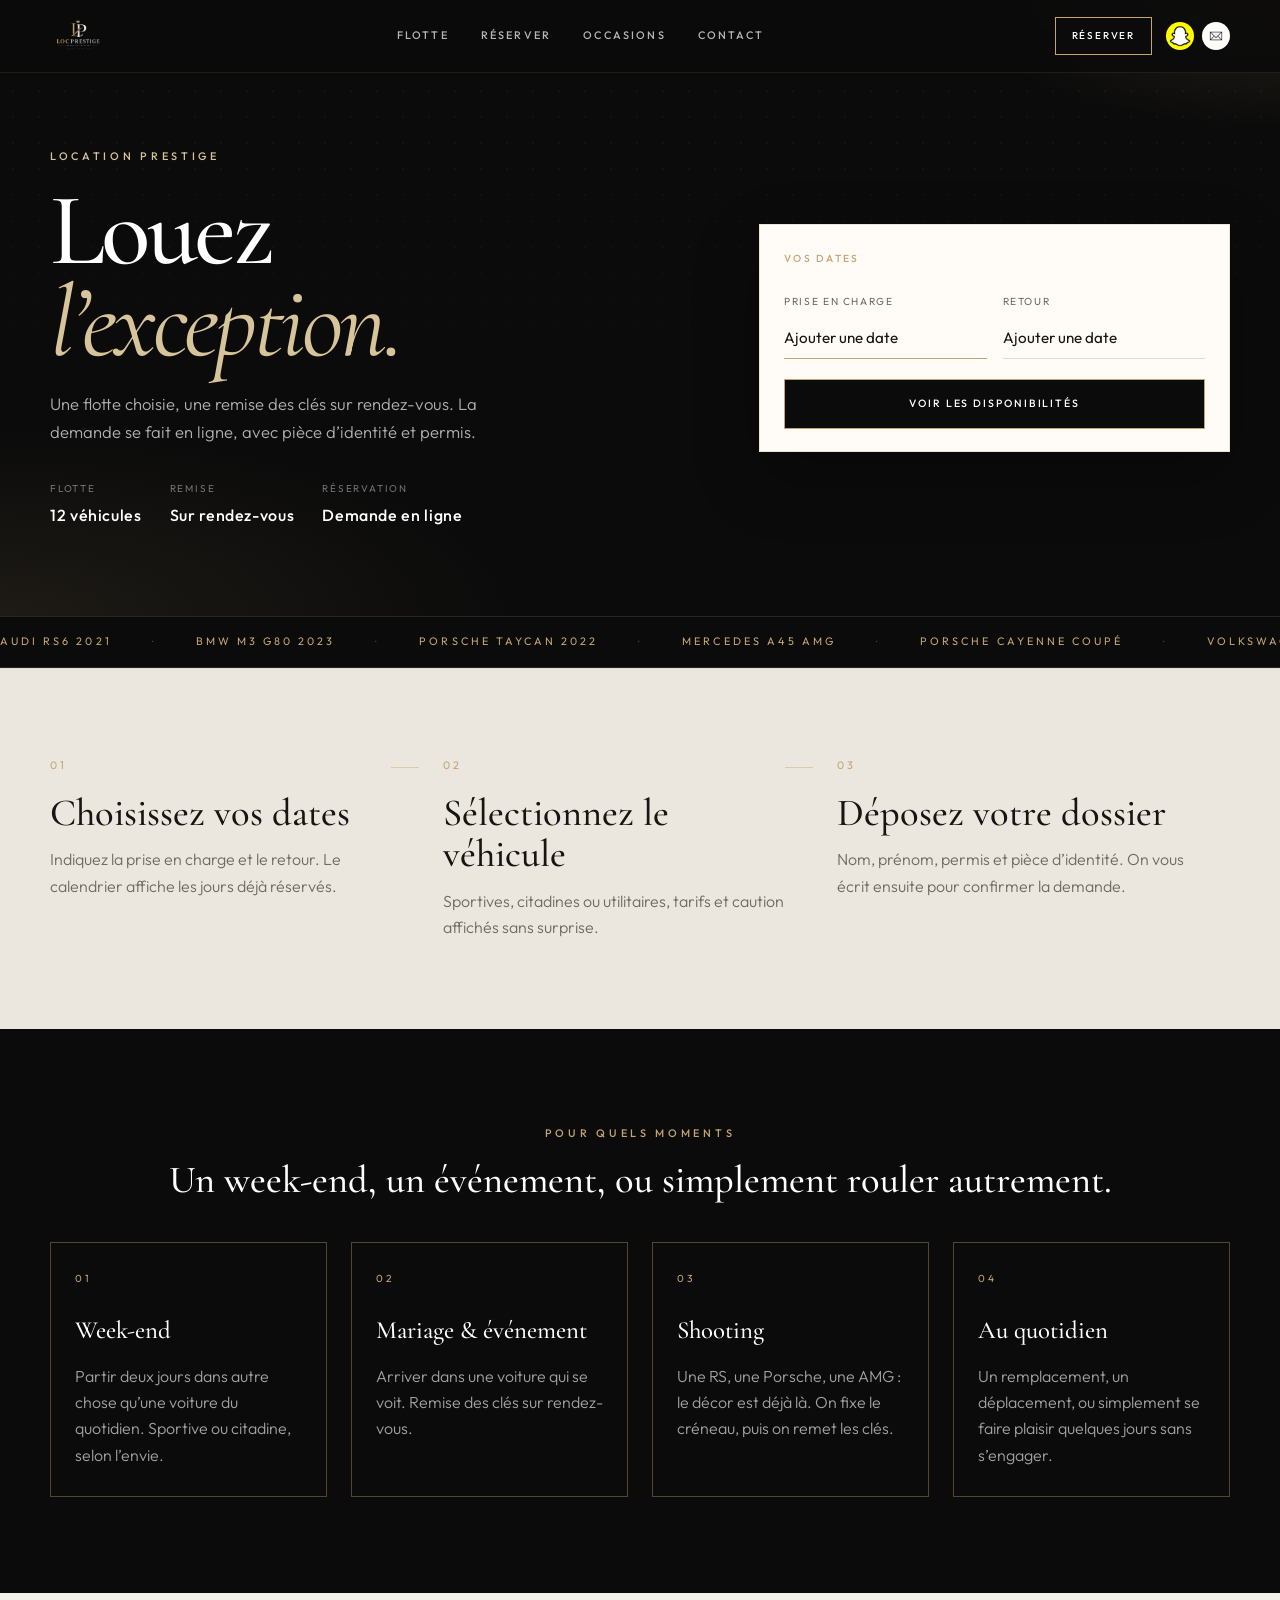
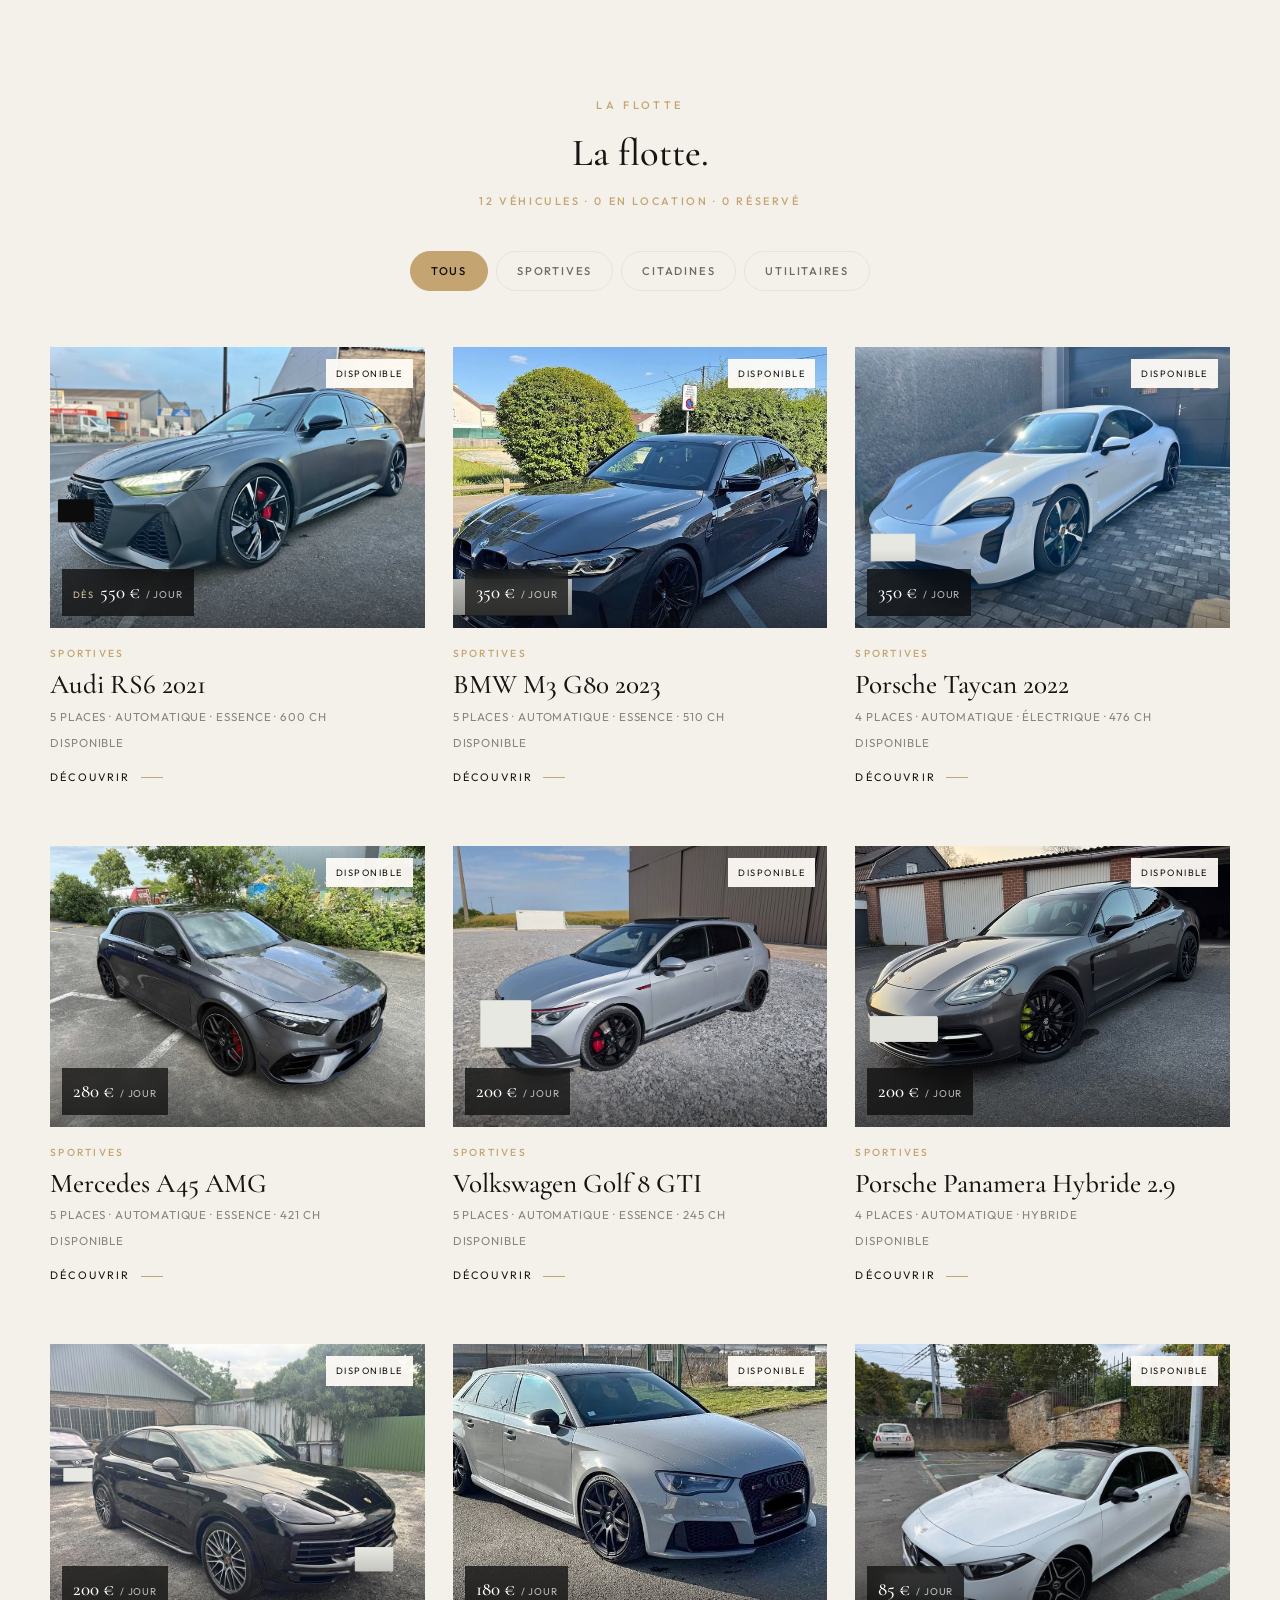
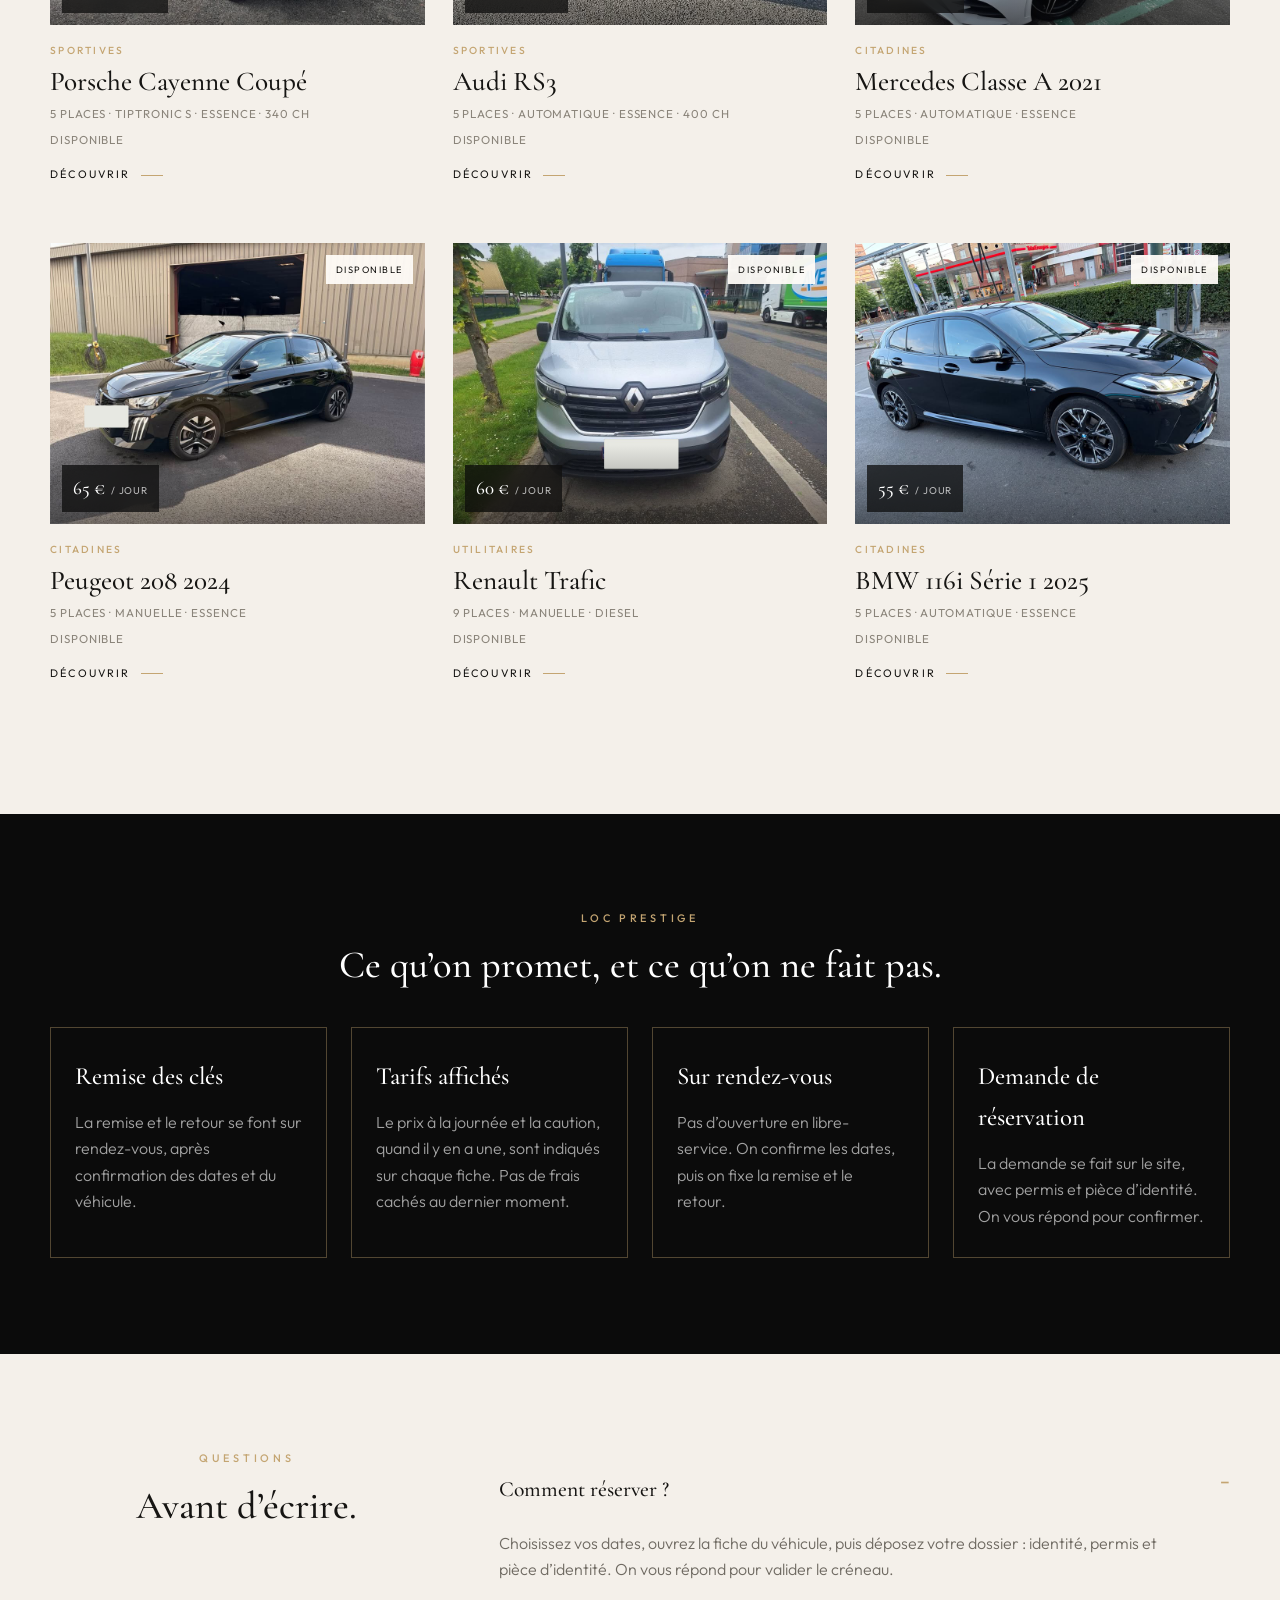
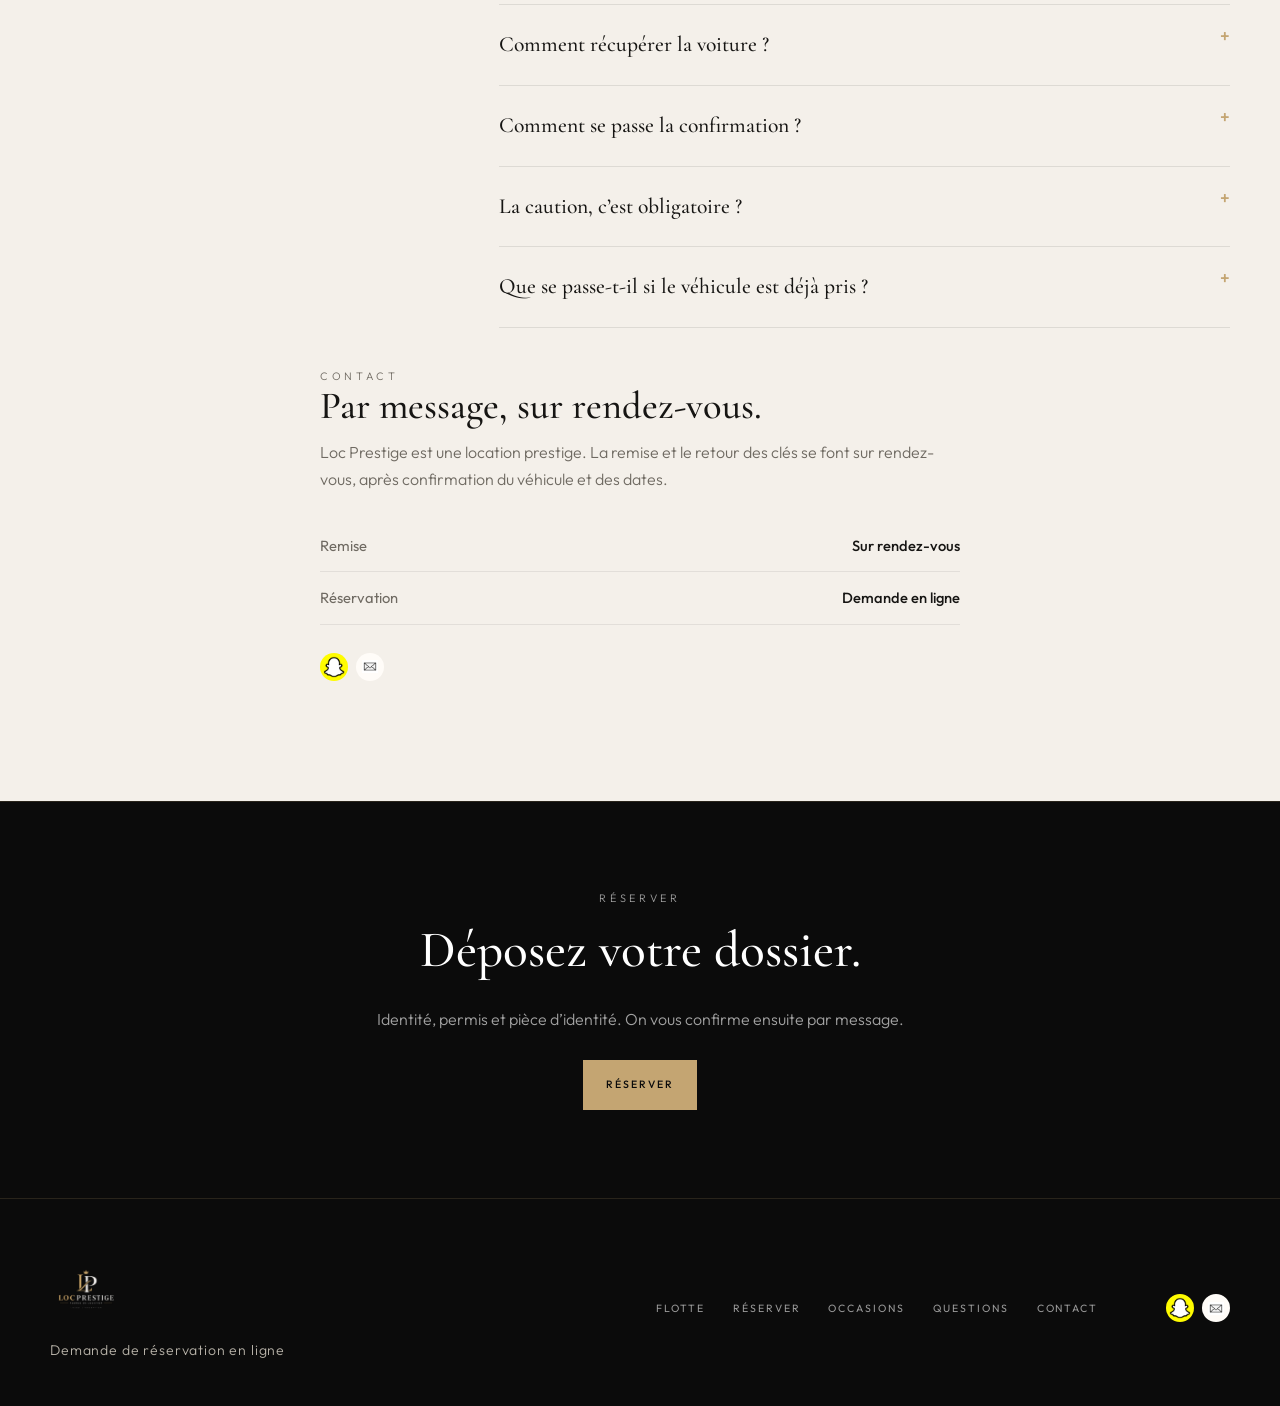
==== index.html @ 5da709f2 "Point Snapchat buttons to the krlocation add link. Co-authored-by: Cursor <cursoragent@cursor.com>" ====
<!DOCTYPE html>
<html lang="fr">
  <head>
    <meta charset="UTF-8" />
    <meta name="viewport" content="width=device-width, initial-scale=1.0" />
    <meta name="theme-color" content="#0b0b0b" />
    <title>Loc Prestige — Location prestige</title>
    <meta
      name="description"
      content="Location de voitures prestige. Tarifs clairs, remise des clés sur rendez-vous. Réservation par Snapchat ou e-mail."
    />
    <link rel="preconnect" href="https://fonts.googleapis.com" />
    <link rel="preconnect" href="https://fonts.gstatic.com" crossorigin />
    <link
      href="https://fonts.googleapis.com/css2?family=Cormorant+Garamond:ital,wght@0,400;0,500;0,600;1,400;1,500;1,600&family=Outfit:wght@300;400;500;600&display=swap"
      rel="stylesheet"
    />
    <link rel="icon" type="image/png" href="images/logo.png" />
    <link rel="stylesheet" href="css/styles.css?v=32" />
  </head>
  <body>
    <div class="loader" id="pageLoader" aria-hidden="true">
      <img src="images/logo.png" alt="" />
      <span class="loader-line"></span>
    </div>

    <header class="header" id="siteHeader">
      <div class="wrap header-inner">
        <a class="logo" href="#top">
          <img src="images/logo.png" alt="Loc Prestige" />
        </a>
        <nav class="nav" id="siteNav" aria-label="Navigation principale">
          <a href="#flotte">Flotte</a>
          <a href="#reserver">Réserver</a>
          <a href="#occasions">Occasions</a>
          <a href="#contact">Contact</a>
        </nav>
        <div class="header-actions">
          <a class="btn btn-ghost" href="#reserver">Réserver</a>
          <div class="socials">
            <a class="social" id="snapLink" href="#" target="_blank" rel="noopener" aria-label="Ouvrir Snapchat">
              <img src="images/snapchat.png" alt="" />
            </a>
            <a class="social social-mail" id="mailLink" href="#" aria-label="Ouvrir l’e-mail">
              <img src="images/email.png" alt="" />
            </a>
          </div>
          <button class="menu-btn" id="menuBtn" type="button" aria-label="Ouvrir le menu" aria-expanded="false" aria-controls="siteNav">
            <span></span>
            <span></span>
          </button>
        </div>
      </div>
    </header>

    <section class="hero" id="top">
      <div class="hero-texture" aria-hidden="true"></div>
      <div class="wrap hero-layout">
        <div class="hero-copy">
          <p class="eyebrow hero-eyebrow">Location prestige</p>
          <h1>Louez<br /><em>l’exception.</em></h1>
          <p class="hero-lead">
            Une flotte choisie, une remise des clés sur rendez-vous.
            La demande se fait en ligne, avec pièce d’identité et permis.
          </p>
          <ul class="hero-facts">
            <li><span>Flotte</span><strong id="heroFleet"></strong></li>
            <li><span>Remise</span><strong>Sur rendez-vous</strong></li>
            <li><span>Réservation</span><strong>Demande en ligne</strong></li>
          </ul>
        </div>
        <form class="datebar" id="reserver" autocomplete="off">
          <p class="datebar-label" id="datebarLabel">Vos dates</p>
          <input type="hidden" id="dateFrom" />
          <input type="hidden" id="dateTo" />
          <button type="button" class="date-field" id="dateFromBtn" data-pick="from">
            <span>Prise en charge</span>
            <strong id="dateFromText">Ajouter une date</strong>
          </button>
          <button type="button" class="date-field" id="dateToBtn" data-pick="to">
            <span>Retour</span>
            <strong id="dateToText">Ajouter une date</strong>
          </button>
          <div class="date-book" id="dateBook" hidden>
            <p class="date-book-hint" id="dateBookHint">Choisissez d’abord le jour de prise en charge, puis glissez jusqu’au retour.</p>
            <div class="calendar" id="heroCalendar"></div>
          </div>
          <button class="btn" type="submit">Voir les disponibilités</button>
        </form>
      </div>
    </section>

    <div class="ticker" aria-hidden="true">
      <div class="ticker-track" id="fleetTicker"></div>
    </div>

    <section class="steps">
      <div class="wrap steps-grid">
        <article data-reveal>
          <span>01</span>
          <h2>Choisissez vos dates</h2>
          <p>Indiquez la prise en charge et le retour. Le calendrier affiche les jours déjà réservés.</p>
        </article>
        <article data-reveal>
          <span>02</span>
          <h2>Sélectionnez le véhicule</h2>
          <p>Sportives, citadines ou utilitaires, tarifs et caution affichés sans surprise.</p>
        </article>
        <article data-reveal>
          <span>03</span>
          <h2>Déposez votre dossier</h2>
          <p>Nom, prénom, permis et pièce d’identité. On vous écrit ensuite pour confirmer la demande.</p>
        </article>
      </div>
    </section>

    <section class="occasions" id="occasions">
      <div class="wrap">
        <header class="section-head is-dark" data-reveal>
          <p class="eyebrow">Pour quels moments</p>
          <h2>Un week-end, un événement, ou simplement rouler autrement.</h2>
        </header>
        <div class="occasions-grid">
          <article data-reveal>
            <span>01</span>
            <h3>Week-end</h3>
            <p>Partir deux jours dans autre chose qu’une voiture du quotidien. Sportive ou citadine, selon l’envie.</p>
          </article>
          <article data-reveal>
            <span>02</span>
            <h3>Mariage &amp; événement</h3>
            <p>Arriver dans une voiture qui se voit. Remise des clés sur rendez-vous.</p>
          </article>
          <article data-reveal>
            <span>03</span>
            <h3>Shooting</h3>
            <p>Une RS, une Porsche, une AMG : le décor est déjà là. On fixe le créneau, puis on remet les clés.</p>
          </article>
          <article data-reveal>
            <span>04</span>
            <h3>Au quotidien</h3>
            <p>Un remplacement, un déplacement, ou simplement se faire plaisir quelques jours sans s’engager.</p>
          </article>
        </div>
      </div>
    </section>

    <main id="flotte">
      <section class="catalogue">
        <div class="wrap">
          <header class="section-head" data-reveal>
            <p class="eyebrow">La flotte</p>
            <h2>La flotte.</h2>
            <p class="count" id="fleetCount"></p>
          </header>
          <div class="filters" id="filters"></div>
          <div class="grid" id="vehicleGrid"></div>
        </div>
      </section>
    </main>

    <section class="promises">
      <div class="wrap">
        <header class="section-head is-dark" data-reveal>
          <p class="eyebrow">Loc Prestige</p>
          <h2>Ce qu’on promet, et ce qu’on ne fait pas.</h2>
        </header>
        <div class="promises-grid">
          <article data-reveal>
            <h3>Remise des clés</h3>
            <p>La remise et le retour se font sur rendez-vous, après confirmation des dates et du véhicule.</p>
          </article>
          <article data-reveal>
            <h3>Tarifs affichés</h3>
            <p>Le prix à la journée et la caution, quand il y en a une, sont indiqués sur chaque fiche. Pas de frais cachés au dernier moment.</p>
          </article>
          <article data-reveal>
            <h3>Sur rendez-vous</h3>
            <p>Pas d’ouverture en libre-service. On confirme les dates, puis on fixe la remise et le retour.</p>
          </article>
          <article data-reveal>
            <h3>Demande de réservation</h3>
            <p>La demande se fait sur le site, avec permis et pièce d’identité. On vous répond pour confirmer.</p>
          </article>
        </div>
      </div>
    </section>

    <section class="faq" id="faq">
      <div class="wrap faq-layout">
        <header class="section-head is-light" data-reveal>
          <p class="eyebrow">Questions</p>
          <h2>Avant d’écrire.</h2>
        </header>
        <div class="faq-list" data-reveal>
          <details open>
            <summary>Comment réserver ?</summary>
            <p>Choisissez vos dates, ouvrez la fiche du véhicule, puis déposez votre dossier : identité, permis et pièce d’identité. On vous répond pour valider le créneau.</p>
          </details>
          <details>
            <summary>Comment récupérer la voiture ?</summary>
            <p>Uniquement sur rendez-vous, après confirmation. Il n’y a pas de retrait sans échange de messages.</p>
          </details>
          <details>
            <summary>Comment se passe la confirmation ?</summary>
            <p>Après le dossier, on vous écrit pour valider les dates et fixer la remise des clés.</p>
          </details>
          <details>
            <summary>La caution, c’est obligatoire ?</summary>
            <p>Quand une caution est indiquée sur la fiche, elle s’applique. Si elle n’est pas affichée, on ne l’invente pas : le tarif reste celui de la fiche.</p>
          </details>
          <details>
            <summary>Que se passe-t-il si le véhicule est déjà pris ?</summary>
            <p>Le calendrier et les badges « En location » / « Réservé » le montrent. On vous propose alors un autre créneau, ou un autre véhicule disponible.</p>
          </details>
        </div>
      </div>
    </section>

    <section class="agency" id="contact">
      <div class="wrap agency-grid">
        <div class="agency-copy" data-reveal>
          <p class="eyebrow">Contact</p>
          <h2>Par message, sur rendez-vous.</h2>
          <p>
            Loc Prestige est une location prestige. La remise et le retour des clés
            se font sur rendez-vous, après confirmation du véhicule et des dates.
          </p>
          <ul>
            <li><span>Remise</span><strong>Sur rendez-vous</strong></li>
            <li><span>Réservation</span><strong>Demande en ligne</strong></li>
          </ul>
          <div class="socials">
            <a class="social" id="snapAgency" href="#" target="_blank" rel="noopener" aria-label="Ouvrir Snapchat">
              <img src="images/snapchat.png" alt="" />
            </a>
            <a class="social social-mail" id="mailAgency" href="#" aria-label="Ouvrir l’e-mail">
              <img src="images/email.png" alt="" />
            </a>
          </div>
        </div>
      </div>
    </section>

    <section class="cta">
      <div class="wrap cta-inner" data-reveal>
        <p class="eyebrow">Réserver</p>
        <h2>Déposez votre dossier.</h2>
        <p>Identité, permis et pièce d’identité. On vous confirme ensuite par message.</p>
        <div class="cta-actions">
          <button class="btn btn-gold" type="button" id="bookingCta">Réserver</button>
        </div>
      </div>
    </section>

    <footer class="footer">
      <div class="wrap footer-grid">
        <div class="footer-brand">
          <img class="footer-logo" src="images/logo.png" alt="Loc Prestige" />
          <p>Demande de réservation en ligne</p>
        </div>
        <nav class="footer-nav" aria-label="Pied de page">
          <a href="#flotte">Flotte</a>
          <a href="#reserver">Réserver</a>
          <a href="#occasions">Occasions</a>
          <a href="#faq">Questions</a>
          <a href="#contact">Contact</a>
        </nav>
        <div class="socials">
          <a class="social" id="snapFooter" href="#" target="_blank" rel="noopener" aria-label="Ouvrir Snapchat">
            <img src="images/snapchat.png" alt="" />
          </a>
          <a class="social social-mail" id="mailFooter" href="#" aria-label="Ouvrir l’e-mail">
            <img src="images/email.png" alt="" />
          </a>
        </div>
      </div>
    </footer>

    <dialog class="modal" id="vehicleModal">
      <article class="sheet">
        <button class="close" type="button" id="modalClose" aria-label="Fermer"></button>
        <div class="sheet-media">
          <div class="sheet-photo">
            <button class="gallery-nav is-prev" type="button" id="modalPrev" aria-label="Photo précédente"></button>
            <img id="modalImage" alt="" draggable="false" />
            <button class="gallery-nav is-next" type="button" id="modalNext" aria-label="Photo suivante"></button>
          </div>
          <div class="thumbs" id="modalThumbs"></div>
        </div>
        <div class="sheet-body">
          <p class="tag" id="modalCategory"></p>
          <h3 id="modalName"></h3>
          <p id="modalStatus" class="modal-status"></p>
          <p id="modalKm" class="km"></p>
          <p id="modalBlurb" class="blurb"></p>
          <p class="pricing" id="modalPricing" hidden></p>
          <ul id="modalSpecs"></ul>
          <div class="book-box">
            <p class="book-title">Réserver ces dates</p>
            <div class="book-fields">
              <button type="button" class="date-field" id="modalFromBtn" data-pick="from">
                <span>Prise en charge</span>
                <strong id="modalFromText">Ajouter une date</strong>
              </button>
              <button type="button" class="date-field" id="modalToBtn" data-pick="to">
                <span>Retour</span>
                <strong id="modalToText">Ajouter une date</strong>
              </button>
            </div>
            <div class="calendar" id="modalCalendar"></div>
            <p class="book-note" id="modalBookNote"></p>
            <div class="contact-box">
              <button class="btn" type="button" id="openBookingBtn">Continuer la réservation</button>
            </div>
          </div>
        </div>
      </article>
    </dialog>

    <dialog class="modal booking-modal" id="bookingModal" aria-labelledby="bookingTitle">
      <article class="booking-sheet">
        <button class="close" type="button" id="bookingClose" aria-label="Fermer"></button>
        <div id="bookingFormWrap">
          <header class="booking-head">
            <p class="eyebrow">Réservation</p>
            <h2 id="bookingTitle">Votre dossier</h2>
            <p class="booking-recap" id="bookingRecap"></p>
          </header>
          <form class="booking-form" id="bookingForm" autocomplete="on" novalidate>
            <input class="hp" type="text" name="_honey" tabindex="-1" autocomplete="off" />
            <input type="hidden" name="vehicule_id" id="bookingVehicleId" />

            <p class="booking-kicker">Location</p>
            <div class="booking-grid">
              <label class="field is-full">
                <span>Véhicule</span>
                <select name="vehicule" id="bookingVehicle" required>
                  <option value="">Choisir un véhicule</option>
                </select>
              </label>
            </div>

            <p class="booking-kicker">Conducteur</p>
            <div class="booking-grid">
              <label class="field">
                <span>Genre</span>
                <select name="genre" required>
                  <option value="">Choisir</option>
                  <option value="Homme">Homme</option>
                  <option value="Femme">Femme</option>
                  <option value="Autre">Autre</option>
                </select>
              </label>
              <label class="field">
                <span>Nom</span>
                <input type="text" name="nom" autocomplete="family-name" required />
              </label>
              <label class="field">
                <span>Prénom</span>
                <input type="text" name="prenom" autocomplete="given-name" required />
              </label>
              <label class="field">
                <span>Date de naissance</span>
                <input type="date" name="date_naissance" autocomplete="bday" required />
              </label>
              <label class="field">
                <span>Téléphone</span>
                <input type="tel" name="telephone" autocomplete="tel" inputmode="tel" required />
              </label>
              <label class="field">
                <span>E-mail</span>
                <input type="email" name="email" autocomplete="email" required />
              </label>
              <label class="field is-full">
                <span>Adresse</span>
                <input type="text" name="adresse" autocomplete="street-address" required />
              </label>
              <label class="field">
                <span>Code postal</span>
                <input type="text" name="code_postal" autocomplete="postal-code" inputmode="numeric" required />
              </label>
              <label class="field">
                <span>Ville</span>
                <input type="text" name="ville" autocomplete="address-level2" required />
              </label>
            </div>

            <p class="booking-kicker">Permis de conduire</p>
            <div class="booking-grid">
              <label class="field">
                <span>N° de permis</span>
                <input type="text" name="permis_numero" required />
              </label>
              <label class="field">
                <span>Date d’obtention</span>
                <input type="date" name="permis_date" required />
              </label>
              <label class="file-field">
                <input type="file" name="permis_recto" accept="image/jpeg,image/png,image/webp,application/pdf" required />
                <span>Permis — recto</span>
                <strong data-file-name>Ajouter une photo</strong>
              </label>
              <label class="file-field">
                <input type="file" name="permis_verso" accept="image/jpeg,image/png,image/webp,application/pdf" required />
                <span>Permis — verso</span>
                <strong data-file-name>Ajouter une photo</strong>
              </label>
            </div>

            <p class="booking-kicker">Pièce d’identité</p>
            <div class="booking-grid">
              <label class="field">
                <span>Type de pièce</span>
                <select name="type_piece" id="bookingIdType" required>
                  <option value="">Choisir</option>
                  <option value="Carte d’identité">Carte d’identité</option>
                  <option value="Passeport">Passeport</option>
                </select>
              </label>
              <label class="field">
                <span>N° de la pièce</span>
                <input type="text" name="piece_numero" required />
              </label>
              <label class="file-field">
                <input type="file" name="piece_recto" accept="image/jpeg,image/png,image/webp,application/pdf" required />
                <span>Pièce — recto</span>
                <strong data-file-name>Ajouter une photo</strong>
              </label>
              <label class="file-field" id="bookingIdBack">
                <input type="file" name="piece_verso" accept="image/jpeg,image/png,image/webp,application/pdf" required />
                <span>Pièce — verso</span>
                <strong data-file-name>Ajouter une photo</strong>
              </label>
            </div>

            <p class="booking-kicker">Message</p>
            <div class="booking-grid">
              <label class="field is-full">
                <span>Précision (facultatif)</span>
                <textarea name="message" rows="3"></textarea>
              </label>
              <label class="check is-full">
                <input type="checkbox" name="consentement" required />
                <span>J’accepte que Loc Prestige reçoive mes informations et mes pièces (permis et pièce d’identité) par e-mail, uniquement pour traiter cette demande de réservation.</span>
              </label>
            </div>

            <p class="booking-error" id="bookingError" role="alert"></p>
            <div class="booking-actions">
              <button class="btn" type="submit" id="bookingSubmit">Envoyer la demande</button>
              <p class="booking-legal">La demande n’est pas une confirmation. On vous écrit ensuite pour valider.</p>
            </div>
          </form>
        </div>
        <div class="booking-done" id="bookingDone" hidden>
          <p class="eyebrow">Demande envoyée</p>
          <h2>On a bien reçu votre dossier.</h2>
          <p>Loc Prestige vous écrit pour confirmer les dates et fixer la remise des clés.</p>
          <button class="btn" type="button" id="bookingDoneClose">Fermer</button>
        </div>
      </article>
    </dialog>

    <script src="js/vehicles.js?v=32"></script>
    <script src="js/app.js?v=32"></script>
  </body>
</html>
---- css/styles.css ----
:root {
  --gold: #c4a572;
  --gold-soft: #d8c49a;
  --ink: #161513;
  --muted: #6f6a62;
  --paper: #f4f0ea;
  --paper-2: #ebe6de;
  --white: #fffcf8;
  --black: #0b0b0b;
  --serif: "Cormorant Garamond", Georgia, serif;
  --sans: "Outfit", system-ui, sans-serif;
  --ease: cubic-bezier(0.22, 1, 0.36, 1);
}

* {
  box-sizing: border-box;
}

html {
  scroll-behavior: smooth;
}

::selection {
  background: var(--gold);
  color: var(--black);
}

body {
  margin: 0;
  font-family: var(--sans);
  color: var(--ink);
  background: var(--paper);
  line-height: 1.65;
  font-weight: 400;
  -webkit-font-smoothing: antialiased;
}

body.nav-open {
  overflow: hidden;
}

a {
  color: inherit;
  text-decoration: none;
}

img {
  display: block;
  max-width: 100%;
}

button,
input,
select,
textarea {
  font: inherit;
}

:focus-visible {
  outline: 1px solid var(--gold);
  outline-offset: 3px;
}

.wrap {
  width: min(1180px, calc(100% - 56px));
  margin: 0 auto;
}

.loader {
  position: fixed;
  inset: 0;
  z-index: 80;
  display: grid;
  place-items: center;
  align-content: center;
  gap: 22px;
  background: var(--black);
  transition: opacity 0.7s var(--ease), visibility 0.7s var(--ease);
}

.loader img {
  height: 72px;
  width: auto;
}

.loader-line {
  width: 72px;
  height: 1px;
  background: var(--gold);
  transform-origin: left center;
  animation: load-line 1.1s var(--ease) forwards;
}

.loader.is-done {
  opacity: 0;
  visibility: hidden;
  pointer-events: none;
}

@keyframes load-line {
  from {
    transform: scaleX(0);
  }
  to {
    transform: scaleX(1);
  }
}

.header {
  position: fixed;
  top: 0;
  left: 0;
  right: 0;
  z-index: 40;
  background: rgba(11, 11, 11, 0.88);
  backdrop-filter: blur(18px);
  border-bottom: 1px solid rgba(196, 165, 114, 0.12);
}

.header-inner {
  display: flex;
  align-items: center;
  justify-content: space-between;
  min-height: 72px;
  gap: 20px;
}

.logo img {
  height: 56px;
  width: auto;
}

.nav {
  display: flex;
  align-items: center;
  gap: 32px;
}

.nav a {
  color: rgba(255, 255, 255, 0.7);
  font-size: 0.68rem;
  letter-spacing: 0.2em;
  text-transform: uppercase;
  font-weight: 500;
  position: relative;
  transition: color 0.25s ease;
}

.nav a::after {
  content: "";
  position: absolute;
  left: 0;
  right: 0;
  bottom: -8px;
  height: 1px;
  background: var(--gold);
  transform: scaleX(0);
  transform-origin: left;
  transition: transform 0.35s var(--ease);
}

.nav a:hover {
  color: #fff;
}

.nav a:hover::after {
  transform: scaleX(1);
}

.header-actions {
  display: flex;
  align-items: center;
  gap: 14px;
}

.btn-ghost {
  display: none;
}

.socials {
  display: flex;
  align-items: center;
  gap: 8px;
}

.social {
  width: 28px;
  height: 28px;
  border-radius: 50%;
  overflow: hidden;
  display: grid;
  place-items: center;
  background: transparent;
  transition: transform 0.25s var(--ease), opacity 0.25s ease;
}

.social img {
  width: 100%;
  height: 100%;
  object-fit: cover;
}

.social-mail {
  background: var(--white);
  padding: 6px;
}

.social-mail img {
  object-fit: contain;
}

.social:hover {
  transform: translateY(-2px);
  opacity: 0.88;
}

.menu-btn {
  display: none;
  width: 40px;
  height: 40px;
  border: 0;
  background: transparent;
  cursor: pointer;
  position: relative;
}

.menu-btn span {
  position: absolute;
  left: 10px;
  right: 10px;
  height: 1px;
  background: #fff;
  transition: transform 0.3s var(--ease), top 0.3s var(--ease);
}

.menu-btn span:first-child {
  top: 16px;
}

.menu-btn span:last-child {
  top: 24px;
}

.header.is-open .menu-btn span:first-child {
  top: 20px;
  transform: rotate(45deg);
}

.header.is-open .menu-btn span:last-child {
  top: 20px;
  transform: rotate(-45deg);
}

.hero {
  position: relative;
  display: flex;
  align-items: center;
  color: #fff;
  overflow: hidden;
  padding: 148px 0 88px;
  background:
    radial-gradient(ellipse 80% 60% at 0% 100%, rgba(196, 165, 114, 0.1), transparent 50%),
    radial-gradient(ellipse 55% 45% at 100% 0%, rgba(196, 165, 114, 0.14), transparent 46%),
    #0b0b0b;
}

.hero-texture {
  position: absolute;
  inset: 0;
  background-image: radial-gradient(rgba(196, 165, 114, 0.16) 0.8px, transparent 0.8px);
  background-size: 26px 26px;
  mask-image: linear-gradient(180deg, rgba(0, 0, 0, 0.45), transparent 78%);
  pointer-events: none;
}

.hero-layout {
  position: relative;
  z-index: 1;
  display: grid;
  grid-template-columns: minmax(0, 1.15fr) minmax(280px, 0.85fr);
  gap: 72px;
  align-items: center;
  width: min(1180px, calc(100% - 56px));
}

.hero-copy {
  max-width: 38rem;
}

.eyebrow {
  margin: 0 0 18px;
  color: var(--gold);
  letter-spacing: 0.34em;
  text-transform: uppercase;
  font-size: 0.68rem;
  font-weight: 500;
}

.hero-eyebrow {
  color: var(--gold-soft);
  animation: fade-up 1s 0.12s both;
}

h1 {
  margin: 0 0 22px;
  font-family: var(--serif);
  font-size: clamp(3.4rem, 8vw, 6.4rem);
  font-weight: 500;
  line-height: 0.9;
  letter-spacing: -0.035em;
}

.hero h1 {
  color: #fff;
  animation: fade-up 1s 0.24s both;
}

.hero h1 em {
  font-style: italic;
  color: var(--gold-soft);
  font-weight: 400;
}

.hero-lead {
  margin: 0 0 36px;
  max-width: 30rem;
  color: rgba(255, 255, 255, 0.68);
  font-size: 1.04rem;
  font-weight: 300;
  animation: fade-up 1s 0.38s both;
}

.hero-facts {
  display: flex;
  flex-wrap: wrap;
  gap: 28px;
  margin: 0;
  padding: 0;
  list-style: none;
  animation: fade-up 1s 0.5s both;
}

.hero-facts li {
  display: grid;
  gap: 4px;
}

.hero-facts span {
  font-size: 0.62rem;
  letter-spacing: 0.18em;
  text-transform: uppercase;
  color: rgba(255, 255, 255, 0.42);
}

.hero-facts strong {
  font-weight: 500;
  letter-spacing: 0.04em;
}

@keyframes fade-up {
  from {
    opacity: 0;
    transform: translateY(18px);
  }
  to {
    opacity: 1;
    transform: translateY(0);
  }
}

.datebar {
  display: grid;
  grid-template-columns: 1fr 1fr;
  gap: 16px;
  align-items: end;
  padding: 26px 24px 22px;
  background: var(--white);
  color: var(--ink);
  text-align: left;
  border: 1px solid rgba(196, 165, 114, 0.28);
  box-shadow: 0 24px 60px rgba(0, 0, 0, 0.28);
  animation: fade-up 1s 0.56s both;
}

.datebar .btn {
  grid-column: 1 / -1;
  margin-top: 4px;
}

.datebar-label {
  grid-column: 1 / -1;
  margin: 0;
  color: var(--gold);
  letter-spacing: 0.22em;
  text-transform: uppercase;
  font-size: 0.64rem;
  font-weight: 500;
  cursor: pointer;
}

.date-field {
  appearance: none;
  width: 100%;
  display: grid;
  gap: 6px;
  margin: 0;
  padding: 10px 0 0;
  border: 0;
  background: transparent;
  color: inherit;
  text-align: left;
  cursor: pointer;
}

.date-field span {
  font-size: 0.64rem;
  letter-spacing: 0.16em;
  text-transform: uppercase;
  color: var(--muted);
}

.date-field strong {
  display: block;
  min-height: 1.4em;
  padding: 8px 0;
  border-bottom: 1px solid rgba(22, 21, 19, 0.14);
  font-weight: 400;
  font-size: 0.95rem;
}

.date-field.is-on strong,
.date-field:hover strong {
  border-bottom-color: var(--gold);
}

.date-book {
  grid-column: 1 / -1;
  padding: 16px 2px 4px;
  border-top: 1px solid rgba(22, 21, 19, 0.08);
}

.date-book-hint {
  margin: 0 0 12px;
  color: var(--muted);
  font-size: 0.78rem;
  font-weight: 300;
}

.btn {
  appearance: none;
  border: 1px solid var(--gold);
  background: var(--black);
  color: #fff;
  padding: 15px 22px;
  letter-spacing: 0.18em;
  text-transform: uppercase;
  font-size: 0.66rem;
  font-weight: 500;
  cursor: pointer;
  transition: background 0.3s ease, color 0.3s ease, transform 0.3s var(--ease);
  white-space: nowrap;
  display: inline-flex;
  align-items: center;
  justify-content: center;
}

.btn:hover {
  background: var(--gold);
  color: var(--black);
}

.btn:disabled {
  opacity: 0.42;
  cursor: not-allowed;
  pointer-events: none;
}

.steps {
  padding: 80px 0;
  background: var(--paper-2);
  border-top: 1px solid rgba(22, 21, 19, 0.05);
}

.steps-grid {
  display: grid;
  grid-template-columns: repeat(3, 1fr);
  gap: 0;
}

.steps article {
  padding: 8px 36px 8px 0;
  position: relative;
}

.steps article:not(:last-child)::after {
  content: "";
  position: absolute;
  top: 18px;
  right: 24px;
  width: 28px;
  height: 1px;
  background: var(--gold);
  opacity: 0.45;
}

.steps article span {
  display: block;
  margin-bottom: 18px;
  color: var(--gold);
  font-size: 0.68rem;
  letter-spacing: 0.28em;
}

.steps h2,
.section-head h2,
.agency-copy h2 {
  margin: 0 0 12px;
  font-family: var(--serif);
  font-size: clamp(1.85rem, 3vw, 2.55rem);
  font-weight: 500;
  line-height: 1.08;
}

.steps p,
.agency-copy > p {
  margin: 0;
  color: var(--muted);
  font-weight: 300;
}

.catalogue {
  padding: 104px 0 120px;
}

.section-head {
  text-align: center;
  margin-bottom: 40px;
}

.count {
  margin: 18px 0 0;
  color: var(--gold);
  font-size: 0.68rem;
  letter-spacing: 0.24em;
  text-transform: uppercase;
  font-weight: 500;
}

.filters {
  display: flex;
  justify-content: center;
  flex-wrap: wrap;
  gap: 8px;
  margin-bottom: 56px;
}

.filters button {
  border: 1px solid rgba(196, 165, 114, 0.18);
  background: transparent;
  padding: 10px 20px;
  color: var(--muted);
  cursor: pointer;
  font-size: 0.7rem;
  font-weight: 500;
  letter-spacing: 0.16em;
  text-transform: uppercase;
  border-radius: 999px;
  transition: color 0.25s ease, border-color 0.25s ease, background 0.25s ease;
}

.filters button:hover {
  color: var(--ink);
  border-color: rgba(196, 165, 114, 0.5);
}

.filters button.active {
  color: var(--black);
  background: var(--gold);
  border-color: var(--gold);
}

.grid {
  display: grid;
  grid-template-columns: repeat(3, 1fr);
  gap: 48px 28px;
}

.card {
  background: transparent;
  cursor: pointer;
  display: flex;
  flex-direction: column;
  min-width: 0;
}

.card .media {
  position: relative;
  overflow: hidden;
  background: #111;
  margin-bottom: 18px;
  aspect-ratio: 4 / 3;
}

.card .media::before {
  content: "";
  position: absolute;
  inset: 0;
  z-index: 2;
}

.card .media::after {
  content: "";
  position: absolute;
  inset: auto 0 0;
  height: 28%;
  z-index: 2;
  background: linear-gradient(180deg, transparent, rgba(11, 11, 11, 0.5));
  pointer-events: none;
}

.price-badge {
  position: absolute;
  left: 12px;
  bottom: 12px;
  z-index: 3;
  pointer-events: none;
  margin: 0;
  display: flex;
  align-items: baseline;
  gap: 6px;
  padding: 8px 11px;
  background: rgba(11, 11, 11, 0.72);
  color: #fff;
  backdrop-filter: blur(10px);
}

.price-badge em {
  font-style: normal;
  font-size: 0.58rem;
  letter-spacing: 0.14em;
  text-transform: uppercase;
  color: var(--gold-soft);
}

.price-badge strong {
  font-family: var(--serif);
  font-size: 1.18rem;
  font-weight: 500;
}

.price-badge span {
  font-size: 0.62rem;
  letter-spacing: 0.08em;
  text-transform: uppercase;
  color: rgba(255, 255, 255, 0.7);
}

.status-badge {
  position: absolute;
  top: 12px;
  right: 12px;
  z-index: 3;
  pointer-events: none;
  margin: 0;
  padding: 7px 10px;
  font-size: 0.58rem;
  letter-spacing: 0.16em;
  text-transform: uppercase;
  background: rgba(255, 252, 248, 0.94);
  color: var(--ink);
}

.status-badge.is-busy {
  background: var(--black);
  color: var(--gold-soft);
}

.status-badge.is-out {
  background: #8a4b3a;
  color: #fff6ee;
}

.card .media img {
  width: 100%;
  height: 100%;
  object-fit: cover;
  pointer-events: none;
  user-select: none;
  -webkit-user-select: none;
  -webkit-user-drag: none;
  -webkit-touch-callout: none;
  transition: transform 0.9s var(--ease);
}

.card.photo-contain .media img {
  object-fit: contain;
}

.card:hover .media img {
  transform: scale(1.05);
}

.card:hover .more {
  color: var(--gold);
}

.card .body {
  display: grid;
  gap: 7px;
}

.tag {
  margin: 0;
  color: var(--gold);
  font-size: 0.64rem;
  letter-spacing: 0.22em;
  text-transform: uppercase;
  font-weight: 500;
}

.card h3,
.sheet-body h3 {
  margin: 0;
  font-family: var(--serif);
  font-size: 1.7rem;
  font-weight: 500;
  line-height: 1.1;
}

.km {
  margin: 0;
  font-size: 0.9rem;
  letter-spacing: 0.04em;
}

.blurb {
  margin: 2px 0 0;
  color: var(--muted);
  font-size: 0.95rem;
  font-weight: 300;
}

.meta {
  margin: 0;
  color: #8a847a;
  font-size: 0.72rem;
  letter-spacing: 0.08em;
  text-transform: uppercase;
}

.pricing {
  margin: 8px 0 0;
  font-family: var(--serif);
}

.pricing strong {
  font-size: 1.5rem;
  font-weight: 500;
}

.pricing span {
  display: block;
  color: var(--muted);
  font-family: var(--sans);
  font-size: 0.8rem;
  margin-top: 2px;
}

.more {
  margin-top: 10px;
  color: var(--ink);
  font-size: 0.68rem;
  letter-spacing: 0.2em;
  text-transform: uppercase;
  display: inline-flex;
  align-items: center;
  gap: 10px;
}

.more::after {
  content: "";
  width: 22px;
  height: 1px;
  background: var(--gold);
  transition: width 0.3s var(--ease);
}

.card:hover .more::after {
  width: 36px;
}

.agency {
  padding: 0 0 120px;
}

.agency-grid {
  max-width: 640px;
}

.agency-copy ul {
  list-style: none;
  padding: 0;
  margin: 28px 0;
}

.agency-copy li {
  display: flex;
  justify-content: space-between;
  gap: 16px;
  padding: 14px 0;
  box-shadow: inset 0 -1px 0 rgba(22, 21, 19, 0.08);
  color: var(--muted);
  font-size: 0.92rem;
}

.agency-copy li strong {
  color: var(--ink);
  font-weight: 500;
}

#flotte,
#contact,
#reserver,
#occasions,
#faq {
  scroll-margin-top: 88px;
}

.footer {
  background: var(--black);
  color: #b7b2a8;
  padding: 56px 0 44px;
  border-top: 1px solid rgba(196, 165, 114, 0.16);
}

.footer-grid {
  display: grid;
  grid-template-columns: 1.2fr 1fr auto;
  gap: 32px;
  align-items: center;
}

.footer-brand {
  display: grid;
  gap: 12px;
}

.footer-logo {
  height: 72px;
  width: auto;
}

.footer p {
  margin: 0;
  font-weight: 300;
  letter-spacing: 0.06em;
  font-size: 0.88rem;
}

.footer-nav {
  display: flex;
  gap: 28px;
}

.footer-nav a {
  font-size: 0.66rem;
  letter-spacing: 0.18em;
  text-transform: uppercase;
  color: rgba(255, 255, 255, 0.58);
  transition: color 0.25s ease;
}

.footer-nav a:hover {
  color: var(--gold-soft);
}

.modal {
  border: 0;
  padding: 0;
  background: transparent;
  width: min(1080px, calc(100% - 28px));
  max-height: calc(100vh - 32px);
}

.modal::backdrop {
  background: rgba(11, 11, 11, 0.78);
  backdrop-filter: blur(10px);
}

.modal[open] .sheet {
  animation: sheet-in 0.45s var(--ease);
}

@keyframes sheet-in {
  from {
    opacity: 0;
    transform: translateY(18px);
  }
  to {
    opacity: 1;
    transform: none;
  }
}

.sheet {
  background: var(--white);
  display: grid;
  grid-template-columns: 1.12fr 0.88fr;
  position: relative;
  max-height: calc(100vh - 32px);
  overflow: auto;
}

.sheet-media {
  position: relative;
  background: #0f0f0f;
}

.sheet-photo {
  position: relative;
}

.sheet-photo::after {
  content: "";
  position: absolute;
  inset: 0;
  z-index: 1;
}

.sheet-photo > img {
  width: 100%;
  height: min(52vh, 520px);
  object-fit: cover;
  pointer-events: none;
  user-select: none;
  -webkit-user-select: none;
  -webkit-user-drag: none;
  -webkit-touch-callout: none;
}

.modal.photo-contain .sheet-photo > img {
  object-fit: contain;
}

.gallery-nav {
  position: absolute;
  top: 42%;
  z-index: 2;
  width: 40px;
  height: 40px;
  border: 1px solid rgba(255, 255, 255, 0.18);
  background: rgba(11, 11, 11, 0.45);
  cursor: pointer;
  backdrop-filter: blur(8px);
}

.gallery-nav::before {
  content: "";
  position: absolute;
  top: 50%;
  left: 50%;
  width: 8px;
  height: 8px;
  border-right: 1px solid #fff;
  border-bottom: 1px solid #fff;
}

.gallery-nav.is-prev {
  left: 12px;
}

.gallery-nav.is-prev::before {
  transform: translate(-30%, -50%) rotate(135deg);
}

.gallery-nav.is-next {
  right: 12px;
}

.gallery-nav.is-next::before {
  transform: translate(-70%, -50%) rotate(-45deg);
}

.gallery-nav[hidden] {
  display: none;
}

.close {
  position: absolute;
  top: 14px;
  right: 14px;
  width: 42px;
  height: 42px;
  border: 0;
  background: var(--white);
  cursor: pointer;
  z-index: 3;
}

.close::before,
.close::after {
  content: "";
  position: absolute;
  left: 12px;
  right: 12px;
  top: 50%;
  height: 1px;
  background: var(--ink);
}

.close::before {
  transform: rotate(45deg);
}

.close::after {
  transform: rotate(-45deg);
}

.thumbs {
  display: flex;
  gap: 8px;
  padding: 12px;
  overflow-x: auto;
}

.thumbs:empty {
  display: none;
}

.thumb {
  position: relative;
  width: 68px;
  height: 50px;
  padding: 0;
  border: 0;
  background: #1a1a1a;
  cursor: pointer;
  flex: 0 0 auto;
  opacity: 0.5;
  transition: opacity 0.2s ease;
}

.thumb::after {
  content: "";
  position: absolute;
  inset: 0;
}

.thumb.active,
.thumb:hover {
  opacity: 1;
}

.thumb.active {
  outline: 1px solid var(--gold);
}

.thumb img {
  width: 100%;
  height: 100%;
  object-fit: cover;
  pointer-events: none;
  user-select: none;
  -webkit-user-select: none;
  -webkit-user-drag: none;
  -webkit-touch-callout: none;
}

.sheet-body {
  padding: 36px 32px 32px;
}

.modal-status {
  margin: 8px 0 0;
  font-size: 0.68rem;
  letter-spacing: 0.16em;
  text-transform: uppercase;
  color: var(--gold);
}

.modal-status.is-busy {
  color: var(--gold);
}

.modal-status.is-out {
  color: #8a4b3a;
}

.sheet-body ul {
  list-style: none;
  padding: 0;
  margin: 22px 0 24px;
}

.sheet-body li {
  display: flex;
  justify-content: space-between;
  padding: 11px 0;
  color: var(--muted);
  font-size: 0.92rem;
  box-shadow: inset 0 -1px 0 rgba(22, 21, 19, 0.08);
}

.sheet-body li strong {
  color: var(--ink);
  font-weight: 500;
}

.book-box {
  padding-top: 8px;
}

.book-title {
  margin: 0 0 14px;
  letter-spacing: 0.16em;
  text-transform: uppercase;
  font-size: 0.68rem;
}

.book-fields {
  display: grid;
  grid-template-columns: 1fr 1fr;
  gap: 16px;
  margin-bottom: 18px;
}

.calendar {
  margin-bottom: 12px;
}

.cal-head {
  display: flex;
  align-items: center;
  justify-content: space-between;
  margin-bottom: 12px;
}

.cal-head strong {
  font-family: var(--serif);
  font-size: 1.2rem;
  font-weight: 500;
  text-transform: capitalize;
}

.cal-head button {
  width: 34px;
  height: 34px;
  border: 1px solid rgba(22, 21, 19, 0.1);
  background: transparent;
  color: var(--ink);
  cursor: pointer;
}

.cal-week,
.cal-days {
  display: grid;
  grid-template-columns: repeat(7, 1fr);
  gap: 4px;
  text-align: center;
}

.cal-week span {
  font-size: 0.6rem;
  letter-spacing: 0.08em;
  text-transform: uppercase;
  color: var(--muted);
}

.cal-days button {
  height: 36px;
  border: 0;
  background: transparent;
  color: var(--ink);
  cursor: pointer;
  font-size: 0.82rem;
  border-radius: 50%;
  user-select: none;
}

.cal-days button:hover:not(:disabled):not(.is-picked):not(.is-range) {
  background: rgba(196, 165, 114, 0.16);
}

.cal-days button.is-muted {
  color: #c5c0b6;
}

.cal-days button.is-booked {
  color: #c5c0b6;
  text-decoration: line-through;
  cursor: not-allowed;
  background: transparent;
}

.cal-days button.is-today:not(.is-picked):not(.is-range) {
  box-shadow: inset 0 0 0 1px rgba(196, 165, 114, 0.55);
}

.cal-days button.is-range {
  background: #e8d4a4;
  color: var(--black);
}

.cal-days button.is-picked {
  background: var(--gold);
  color: var(--black);
}

.book-note {
  min-height: 1.4em;
  margin: 0 0 16px;
  color: var(--muted);
  font-size: 0.85rem;
  font-weight: 300;
}

.book-note.is-busy {
  color: #8a4b3a;
}

.contact-box {
  display: flex;
  align-items: center;
  justify-content: space-between;
  gap: 16px;
  flex-wrap: wrap;
  padding-top: 10px;
  border-top: 1px solid rgba(22, 21, 19, 0.08);
}

.contact-box .btn {
  width: 100%;
}

.contact-box span {
  letter-spacing: 0.12em;
  text-transform: uppercase;
  font-size: 0.68rem;
}

.contact-box.is-disabled {
  opacity: 0.38;
  pointer-events: none;
}

.booking-modal {
  width: min(760px, calc(100% - 28px));
}

.booking-sheet {
  background: var(--white);
  position: relative;
  max-height: calc(100vh - 32px);
  overflow: auto;
  padding: 40px 40px 36px;
}

.booking-head {
  margin-bottom: 28px;
  padding-right: 36px;
}

.booking-head h2 {
  margin: 8px 0 10px;
  font-family: var(--serif);
  font-size: clamp(1.8rem, 3vw, 2.6rem);
  font-weight: 500;
}

.booking-recap {
  margin: 0;
  color: var(--muted);
  font-weight: 300;
}

.booking-kicker {
  margin: 28px 0 14px;
  letter-spacing: 0.16em;
  text-transform: uppercase;
  font-size: 0.68rem;
}

.booking-grid {
  display: grid;
  grid-template-columns: 1fr 1fr;
  gap: 18px 20px;
}

.field,
.file-field {
  display: grid;
  gap: 6px;
  min-width: 0;
}

.field.is-full,
.file-field.is-full,
.check.is-full {
  grid-column: 1 / -1;
}

.field span,
.file-field span {
  font-size: 0.64rem;
  letter-spacing: 0.16em;
  text-transform: uppercase;
  color: var(--muted);
}

.field input,
.field select,
.field textarea {
  width: 100%;
  margin: 0;
  padding: 8px 0;
  border: 0;
  border-bottom: 1px solid rgba(22, 21, 19, 0.14);
  background: transparent;
  color: var(--ink);
  border-radius: 0;
}

.field textarea {
  resize: vertical;
  min-height: 84px;
}

.field input:focus,
.field select:focus,
.field textarea:focus {
  outline: none;
  border-bottom-color: var(--gold);
}

.field select {
  appearance: none;
  background-image: linear-gradient(45deg, transparent 50%, var(--gold) 50%),
    linear-gradient(135deg, var(--gold) 50%, transparent 50%);
  background-position: calc(100% - 12px) calc(50% + 3px), calc(100% - 6px) calc(50% + 3px);
  background-size: 6px 6px, 6px 6px;
  background-repeat: no-repeat;
  padding-right: 28px;
}

.file-field {
  position: relative;
  padding: 16px 16px 14px;
  border: 1px dashed rgba(22, 21, 19, 0.18);
  cursor: pointer;
  transition: border-color 0.25s ease, background 0.25s ease;
}

.file-field:hover,
.file-field.has-file {
  border-color: var(--gold);
  background: rgba(196, 165, 114, 0.08);
}

.file-field[hidden] {
  display: none;
}

.file-field input {
  position: absolute;
  inset: 0;
  opacity: 0;
  cursor: pointer;
}

.file-field strong {
  font-weight: 400;
  font-size: 0.92rem;
  color: var(--ink);
  overflow: hidden;
  text-overflow: ellipsis;
  white-space: nowrap;
}

.check {
  display: flex;
  align-items: flex-start;
  gap: 12px;
  color: var(--muted);
  font-size: 0.82rem;
  font-weight: 300;
  line-height: 1.55;
}

.check input {
  margin-top: 4px;
  accent-color: var(--gold);
  flex: 0 0 auto;
}

.booking-error {
  min-height: 1.3em;
  margin: 18px 0 0;
  color: #8a4b3a;
  font-size: 0.88rem;
}

.booking-actions {
  margin-top: 22px;
  display: grid;
  gap: 12px;
}

.booking-actions .btn {
  width: 100%;
}

.booking-legal {
  margin: 0;
  color: var(--muted);
  font-size: 0.78rem;
  font-weight: 300;
  text-align: center;
}

.hp {
  position: absolute;
  left: -9999px;
  height: 0;
  width: 0;
  opacity: 0;
}

.booking-done {
  text-align: center;
  padding: 48px 12px 16px;
}

.booking-done h2 {
  margin: 8px 0 14px;
  font-family: var(--serif);
  font-size: clamp(1.8rem, 3vw, 2.6rem);
  font-weight: 500;
}

.booking-done p {
  margin: 0 auto 28px;
  max-width: 28rem;
  color: var(--muted);
  font-weight: 300;
}

.booking-done .eyebrow {
  margin-bottom: 8px;
}

.booking-done .btn {
  width: auto;
  min-width: 180px;
  margin: 0 auto;
}

.empty {
  grid-column: 1 / -1;
  color: var(--muted);
  text-align: center;
  padding: 40px 0;
}

[data-reveal] {
  opacity: 0;
  transform: translateY(22px);
  transition: opacity 0.7s var(--ease), transform 0.7s var(--ease);
  transition-delay: var(--d, 0ms);
}

[data-reveal].is-in {
  opacity: 1;
  transform: none;
}

.ticker {
  background: var(--black);
  color: var(--gold);
  overflow: hidden;
  border-top: 1px solid rgba(196, 165, 114, 0.18);
  border-bottom: 1px solid rgba(196, 165, 114, 0.18);
  padding: 16px 0;
}

.ticker-track {
  display: flex;
  align-items: center;
  gap: 40px;
  width: max-content;
  animation: ticker 42s linear infinite;
}

.ticker-track span {
  font-size: 0.68rem;
  letter-spacing: 0.28em;
  text-transform: uppercase;
  white-space: nowrap;
}

.ticker-track span::after {
  content: "·";
  margin-left: 40px;
  color: rgba(196, 165, 114, 0.4);
}

@keyframes ticker {
  from {
    transform: translateX(0);
  }
  to {
    transform: translateX(-50%);
  }
}

.occasions,
.promises,
.cta {
  background: var(--black);
  color: #fff;
  padding: 96px 0;
}

.section-head.is-dark h2 {
  color: #fff;
}

.occasions-grid,
.promises-grid {
  display: grid;
  grid-template-columns: repeat(4, 1fr);
  gap: 24px;
}

.occasions-grid article,
.promises-grid article {
  padding: 28px 24px;
  border: 1px solid rgba(196, 165, 114, 0.38);
  min-height: 220px;
}

.occasions-grid span {
  display: block;
  margin-bottom: 22px;
  color: var(--gold);
  font-size: 0.64rem;
  letter-spacing: 0.28em;
}

.occasions-grid h3,
.promises-grid h3 {
  margin: 0 0 12px;
  font-family: var(--serif);
  font-size: 1.55rem;
  font-weight: 500;
}

.occasions-grid p,
.promises-grid p,
.cta p {
  margin: 0;
  color: rgba(255, 255, 255, 0.62);
  font-weight: 300;
}

.faq {
  padding: 96px 0 40px;
}

.faq-layout {
  display: grid;
  grid-template-columns: 0.7fr 1.3fr;
  gap: 56px;
  align-items: start;
}

.faq-list {
  display: grid;
  gap: 0;
}

.faq details {
  border-bottom: 1px solid rgba(22, 21, 19, 0.1);
}

.faq summary {
  cursor: pointer;
  list-style: none;
  padding: 22px 0;
  font-family: var(--serif);
  font-size: 1.35rem;
  font-weight: 500;
  display: flex;
  justify-content: space-between;
  gap: 16px;
}

.faq summary::-webkit-details-marker {
  display: none;
}

.faq summary::after {
  content: "+";
  color: var(--gold);
  font-family: var(--sans);
  font-size: 1.1rem;
  line-height: 1;
}

.faq details[open] summary::after {
  content: "–";
}

.faq details p {
  margin: 0 0 22px;
  color: var(--muted);
  font-weight: 300;
  max-width: 42rem;
}

.cta {
  padding: 88px 0;
  border-top: 1px solid rgba(196, 165, 114, 0.16);
}

.cta-inner {
  text-align: center;
  max-width: 40rem;
}

.cta-inner h2 {
  margin: 0 0 14px;
  font-family: var(--serif);
  font-size: clamp(2rem, 4vw, 3.2rem);
  font-weight: 500;
  color: #fff;
}

.cta-actions {
  display: flex;
  justify-content: center;
  gap: 12px;
  margin-top: 28px;
  flex-wrap: wrap;
}

.btn-gold {
  background: var(--gold);
  color: var(--black);
}

.btn-gold:hover {
  background: var(--white);
  color: var(--black);
  border-color: var(--white);
}

.btn-light:hover {
  background: var(--gold);
  color: var(--black);
}

@media (max-width: 980px) {
  .wrap,
  .hero-layout {
    width: calc(100% - 36px);
  }

  .btn-ghost {
    display: none;
  }

  .hero-layout,
  .steps-grid,
  .agency-grid,
  .grid,
  .footer-grid,
  .occasions-grid,
  .promises-grid,
  .faq-layout {
    grid-template-columns: 1fr 1fr;
  }

  .booking-sheet {
    padding: 32px 24px 28px;
  }

  .hero-layout {
    gap: 40px;
  }

  .steps article:not(:last-child)::after {
    display: none;
  }

  .grid {
    gap: 40px 24px;
  }

  .sheet {
    grid-template-columns: 1fr;
  }

  .footer-grid {
    text-align: left;
  }
}

@media (max-width: 720px) {
  .menu-btn {
    display: block;
  }

  .nav {
    position: absolute;
    top: 72px;
    left: 0;
    right: 0;
    display: none;
    flex-direction: column;
    gap: 0;
    padding: 12px 18px 20px;
    background: rgba(11, 11, 11, 0.97);
    border-bottom: 1px solid rgba(196, 165, 114, 0.12);
  }

  .header.is-open .nav {
    display: flex;
  }

  .nav a {
    padding: 14px 4px;
    font-size: 0.78rem;
  }

  .nav a::after {
    display: none;
  }

  .hero {
    padding: 118px 0 48px;
  }

  .hero-layout,
  .datebar,
  .steps-grid,
  .agency-grid,
  .grid,
  .book-fields,
  .footer-grid,
  .occasions-grid,
  .promises-grid,
  .faq-layout,
  .booking-grid {
    grid-template-columns: 1fr;
  }

  .hero-facts {
    gap: 20px;
  }

  .occasions,
  .promises,
  .cta,
  .faq,
  .steps,
  .catalogue {
    padding: 64px 0 80px;
  }

  .steps article {
    padding-right: 0;
  }

  .filters {
    justify-content: flex-start;
    margin-bottom: 40px;
    overflow-x: auto;
    flex-wrap: nowrap;
    padding-bottom: 8px;
  }

  .filters button {
    white-space: nowrap;
  }

  .footer-nav {
    flex-direction: column;
    gap: 12px;
  }

  .gallery-nav {
    display: none;
  }
}

@media (min-width: 981px) {
  .btn-ghost {
    display: inline-flex;
    align-items: center;
    padding: 10px 16px;
    font-size: 0.62rem;
  }
}

@media (prefers-reduced-motion: reduce) {
  .header,
  .card .media img,
  .more::after,
  .filters button,
  .loader,
  [data-reveal],
  .modal[open] .sheet {
    animation: none;
    transition: none;
  }

  .ticker-track {
    animation: none;
  }

  [data-reveal] {
    opacity: 1;
    transform: none;
  }
}
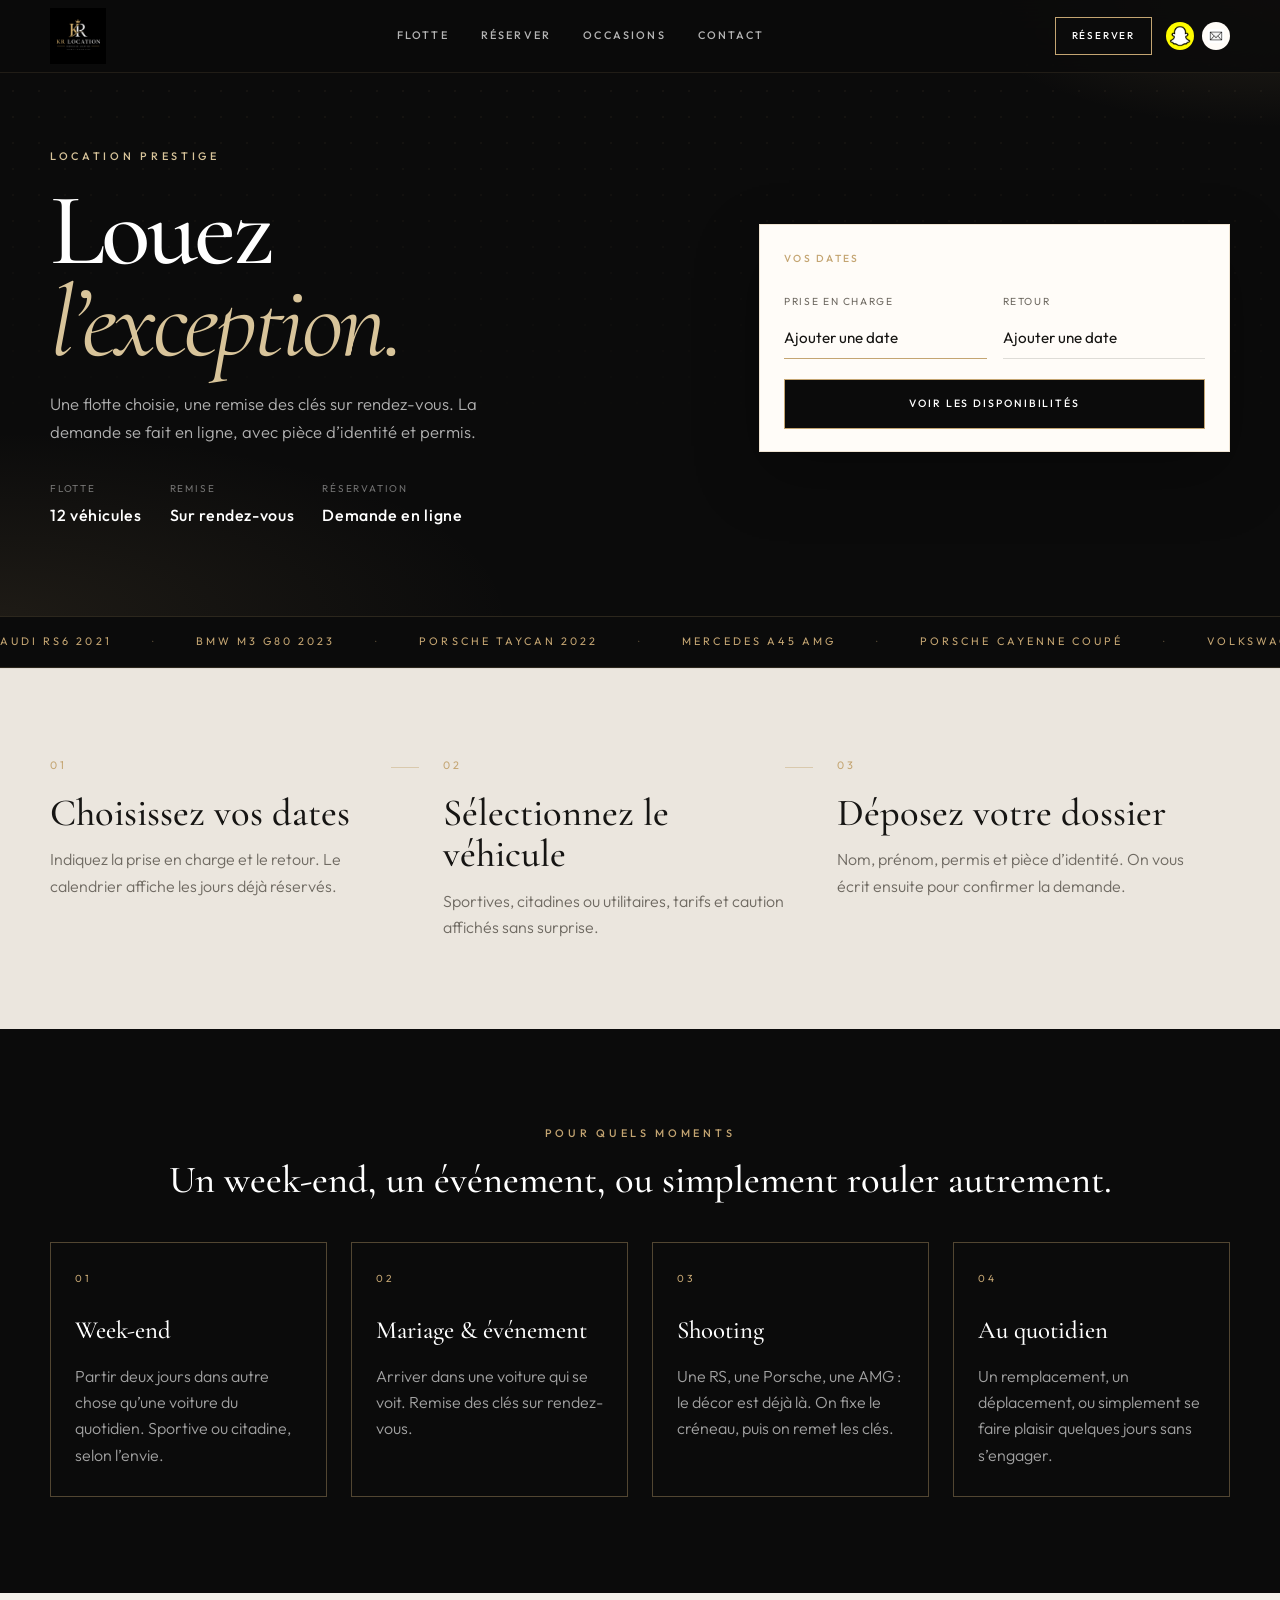
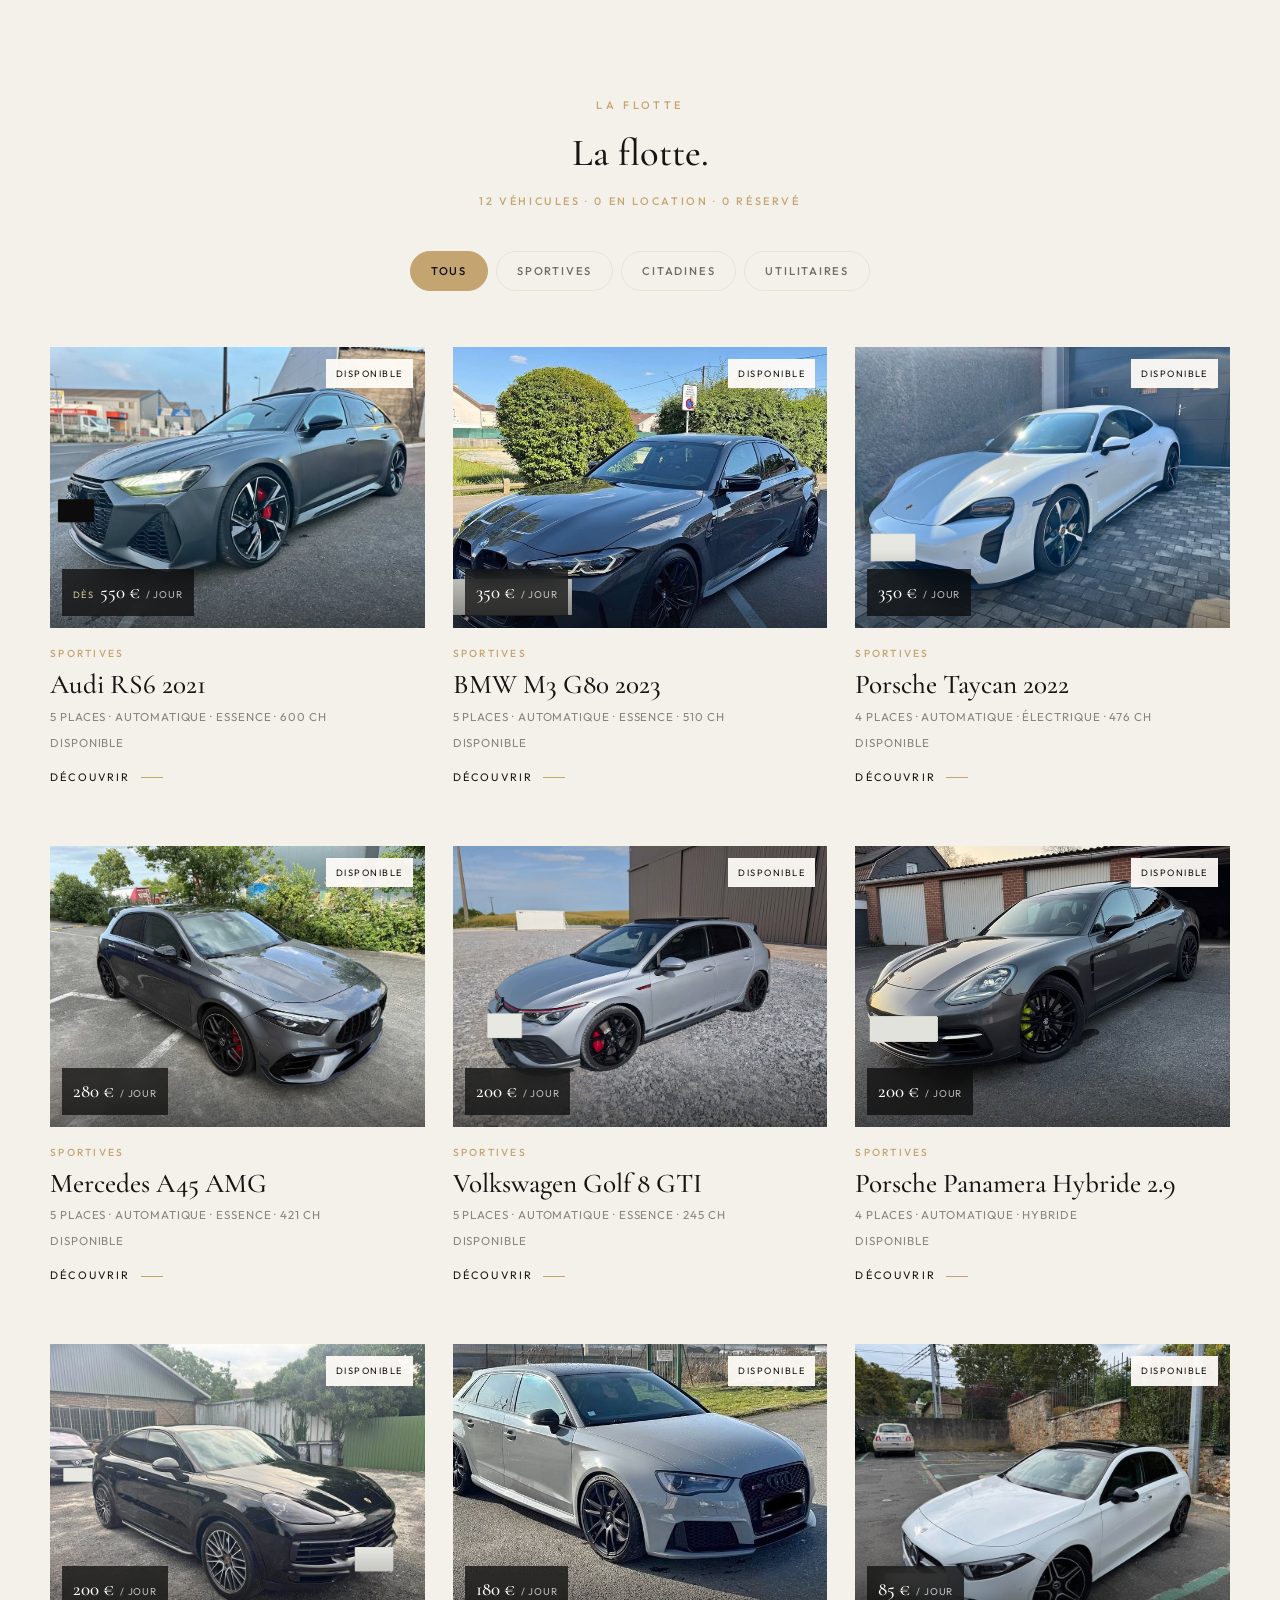
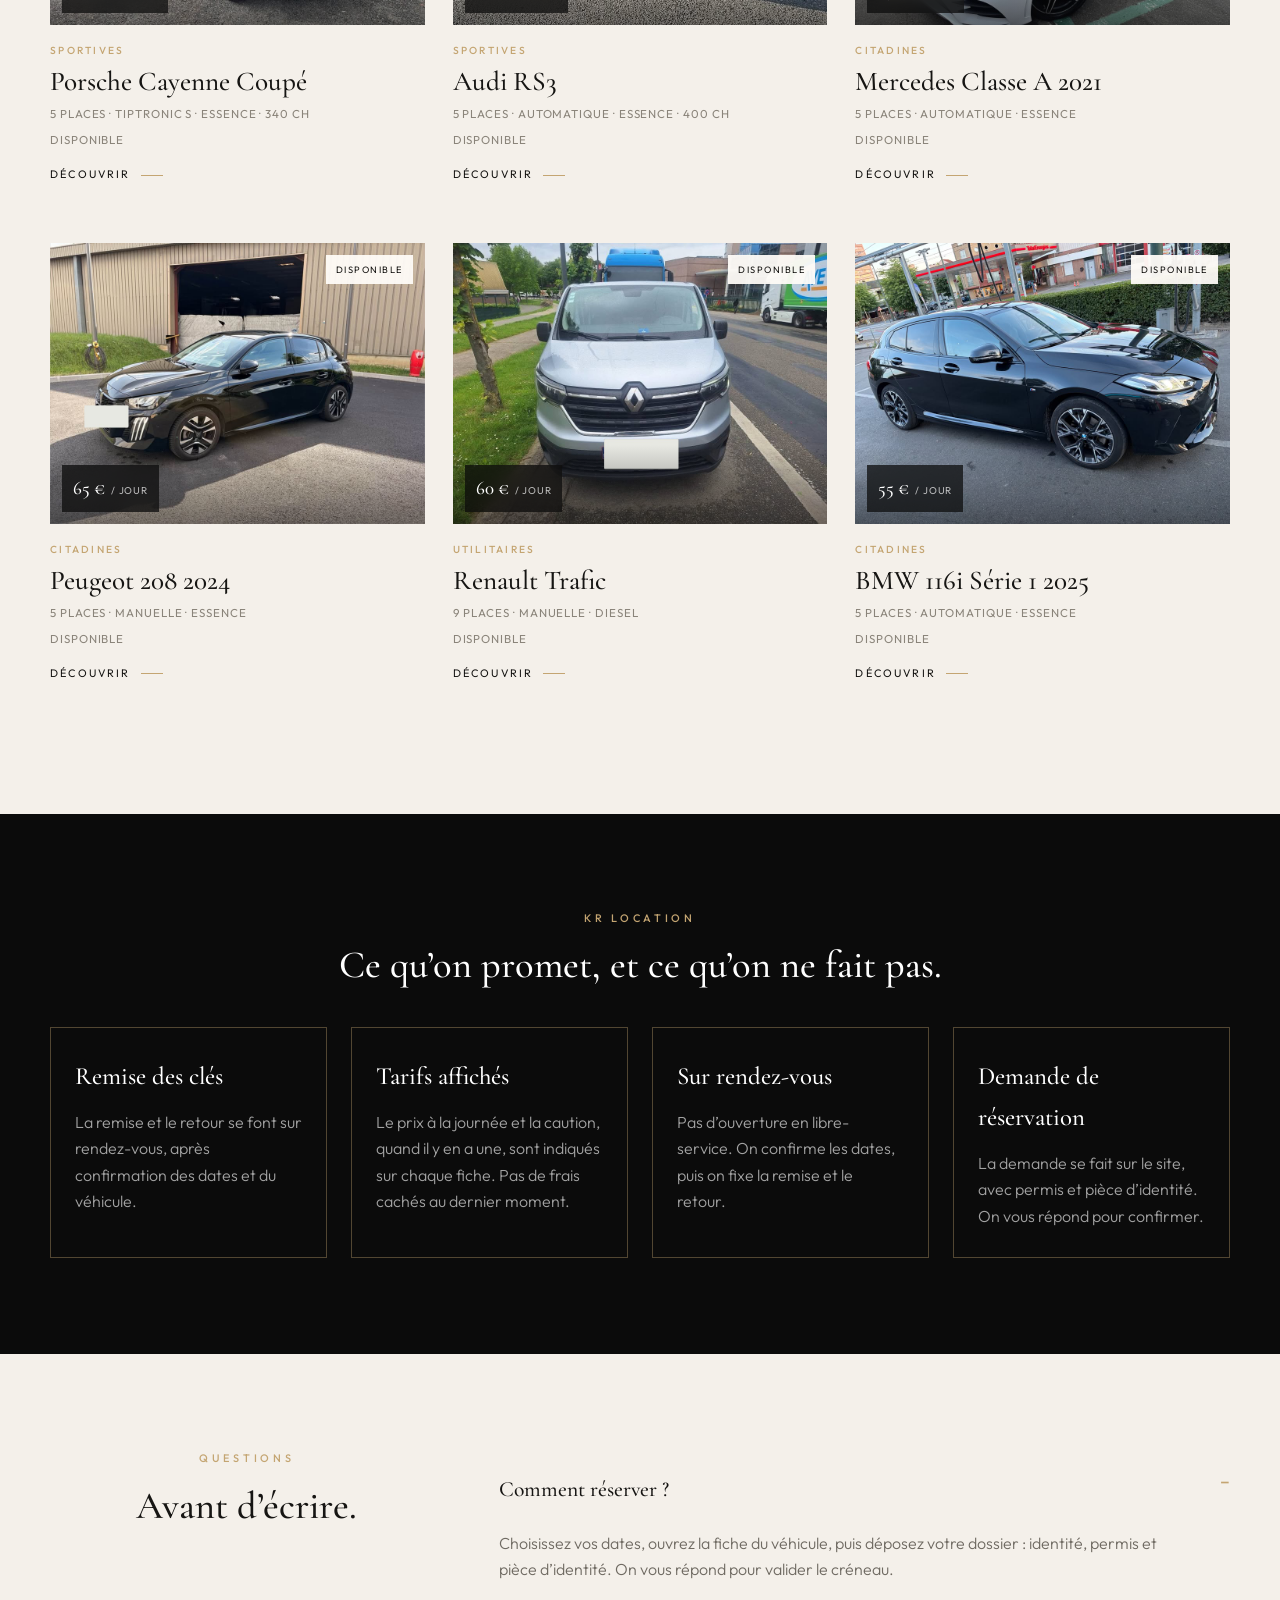
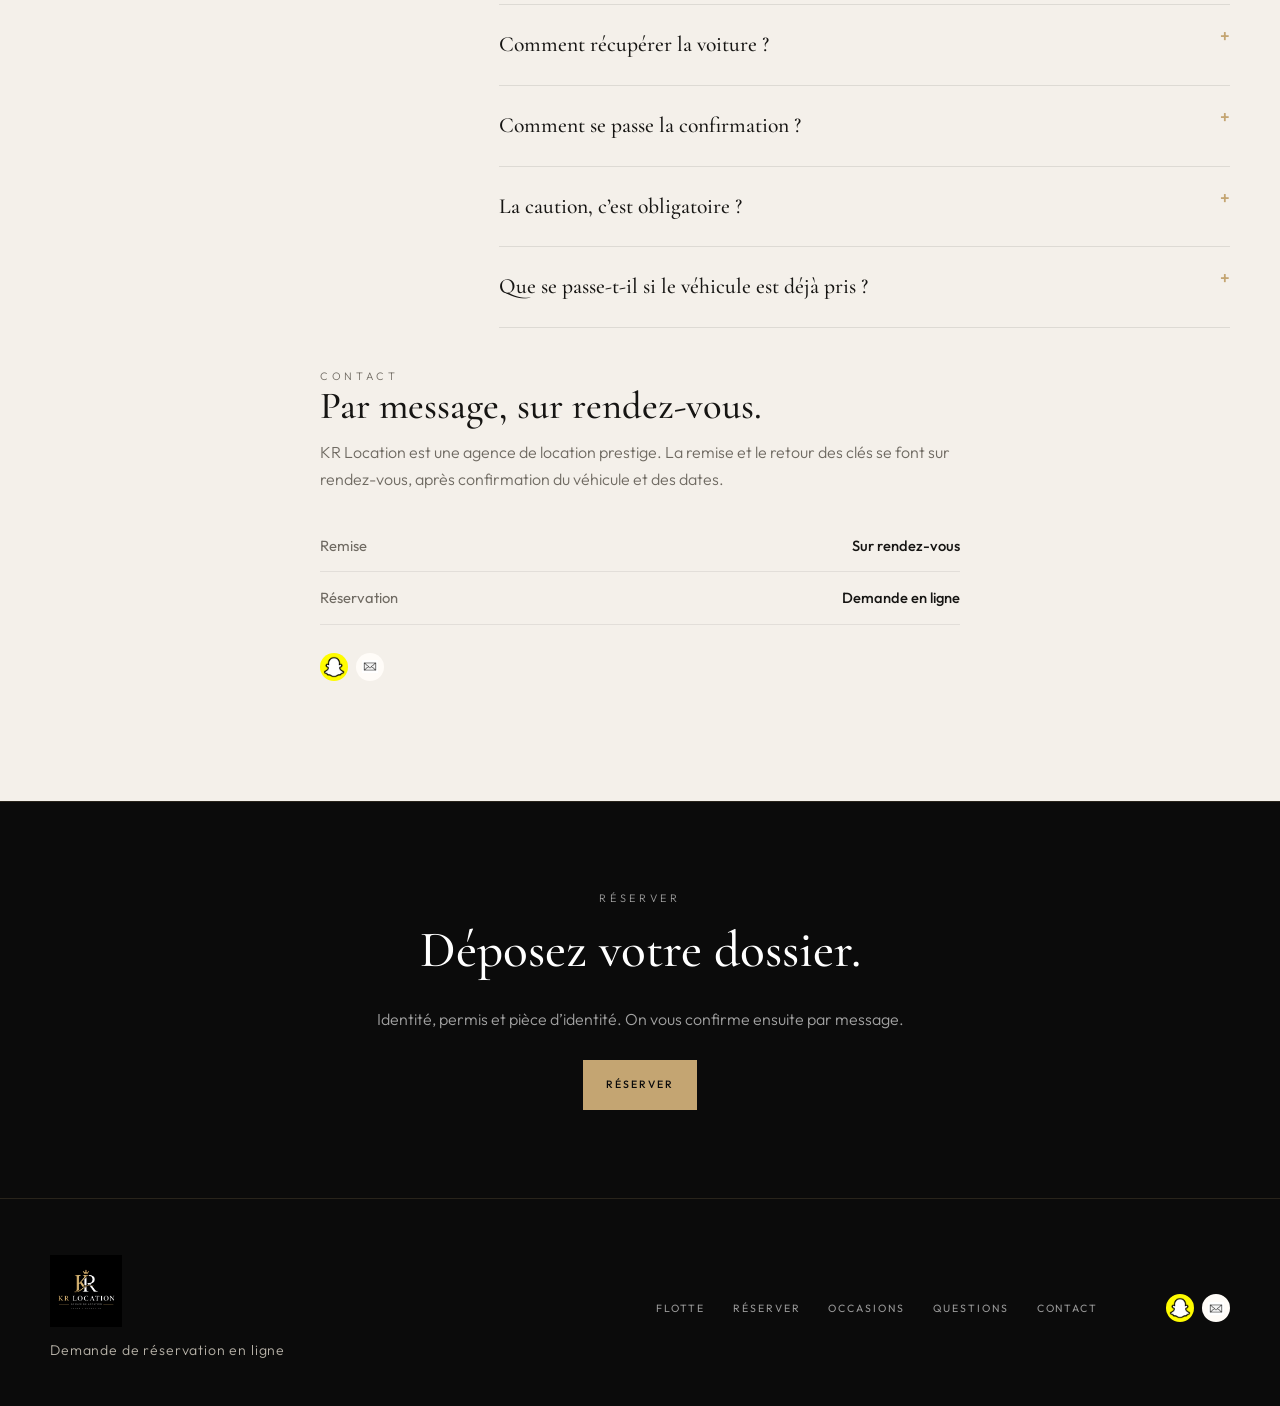
==== commit 6a729866: "Rebrand the site to KR Location and shrink the Golf GTI plate covers so they match the plate instead" ====
--- a/index.html
+++ b/index.html
@@ -4,7 +4,7 @@
     <meta charset="UTF-8" />
     <meta name="viewport" content="width=device-width, initial-scale=1.0" />
     <meta name="theme-color" content="#0b0b0b" />
-    <title>Loc Prestige — Location prestige</title>
+    <title>KR Location — Louez l’exception.</title>
     <meta
       name="description"
       content="Location de voitures prestige. Tarifs clairs, remise des clés sur rendez-vous. Réservation par Snapchat ou e-mail."
@@ -15,19 +15,19 @@
       href="https://fonts.googleapis.com/css2?family=Cormorant+Garamond:ital,wght@0,400;0,500;0,600;1,400;1,500;1,600&family=Outfit:wght@300;400;500;600&display=swap"
       rel="stylesheet"
     />
-    <link rel="icon" type="image/png" href="images/logo.png" />
-    <link rel="stylesheet" href="css/styles.css?v=32" />
+    <link rel="icon" type="image/png" href="images/logo.png?v=33" />
+    <link rel="stylesheet" href="css/styles.css?v=33" />
   </head>
   <body>
     <div class="loader" id="pageLoader" aria-hidden="true">
-      <img src="images/logo.png" alt="" />
+      <img src="images/logo.png?v=33" alt="" />
       <span class="loader-line"></span>
     </div>
 
     <header class="header" id="siteHeader">
       <div class="wrap header-inner">
         <a class="logo" href="#top">
-          <img src="images/logo.png" alt="Loc Prestige" />
+          <img src="images/logo.png?v=33" alt="KR Location" />
         </a>
         <nav class="nav" id="siteNav" aria-label="Navigation principale">
           <a href="#flotte">Flotte</a>
@@ -162,7 +162,7 @@
     <section class="promises">
       <div class="wrap">
         <header class="section-head is-dark" data-reveal>
-          <p class="eyebrow">Loc Prestige</p>
+          <p class="eyebrow">KR Location</p>
           <h2>Ce qu’on promet, et ce qu’on ne fait pas.</h2>
         </header>
         <div class="promises-grid">
@@ -223,7 +223,7 @@
           <p class="eyebrow">Contact</p>
           <h2>Par message, sur rendez-vous.</h2>
           <p>
-            Loc Prestige est une location prestige. La remise et le retour des clés
+            KR Location est une agence de location prestige. La remise et le retour des clés
             se font sur rendez-vous, après confirmation du véhicule et des dates.
           </p>
           <ul>
@@ -256,7 +256,7 @@
     <footer class="footer">
       <div class="wrap footer-grid">
         <div class="footer-brand">
-          <img class="footer-logo" src="images/logo.png" alt="Loc Prestige" />
+          <img class="footer-logo" src="images/logo.png?v=33" alt="KR Location" />
           <p>Demande de réservation en ligne</p>
         </div>
         <nav class="footer-nav" aria-label="Pied de page">
@@ -442,7 +442,7 @@
               </label>
               <label class="check is-full">
                 <input type="checkbox" name="consentement" required />
-                <span>J’accepte que Loc Prestige reçoive mes informations et mes pièces (permis et pièce d’identité) par e-mail, uniquement pour traiter cette demande de réservation.</span>
+                <span>J’accepte que KR Location reçoive mes informations et mes pièces (permis et pièce d’identité) par e-mail, uniquement pour traiter cette demande de réservation.</span>
               </label>
             </div>
 
@@ -456,13 +456,13 @@
         <div class="booking-done" id="bookingDone" hidden>
           <p class="eyebrow">Demande envoyée</p>
           <h2>On a bien reçu votre dossier.</h2>
-          <p>Loc Prestige vous écrit pour confirmer les dates et fixer la remise des clés.</p>
+          <p>KR Location vous écrit pour confirmer les dates et fixer la remise des clés.</p>
           <button class="btn" type="button" id="bookingDoneClose">Fermer</button>
         </div>
       </article>
     </dialog>
 
-    <script src="js/vehicles.js?v=32"></script>
-    <script src="js/app.js?v=32"></script>
+    <script src="js/vehicles.js?v=34"></script>
+    <script src="js/app.js?v=34"></script>
   </body>
 </html>
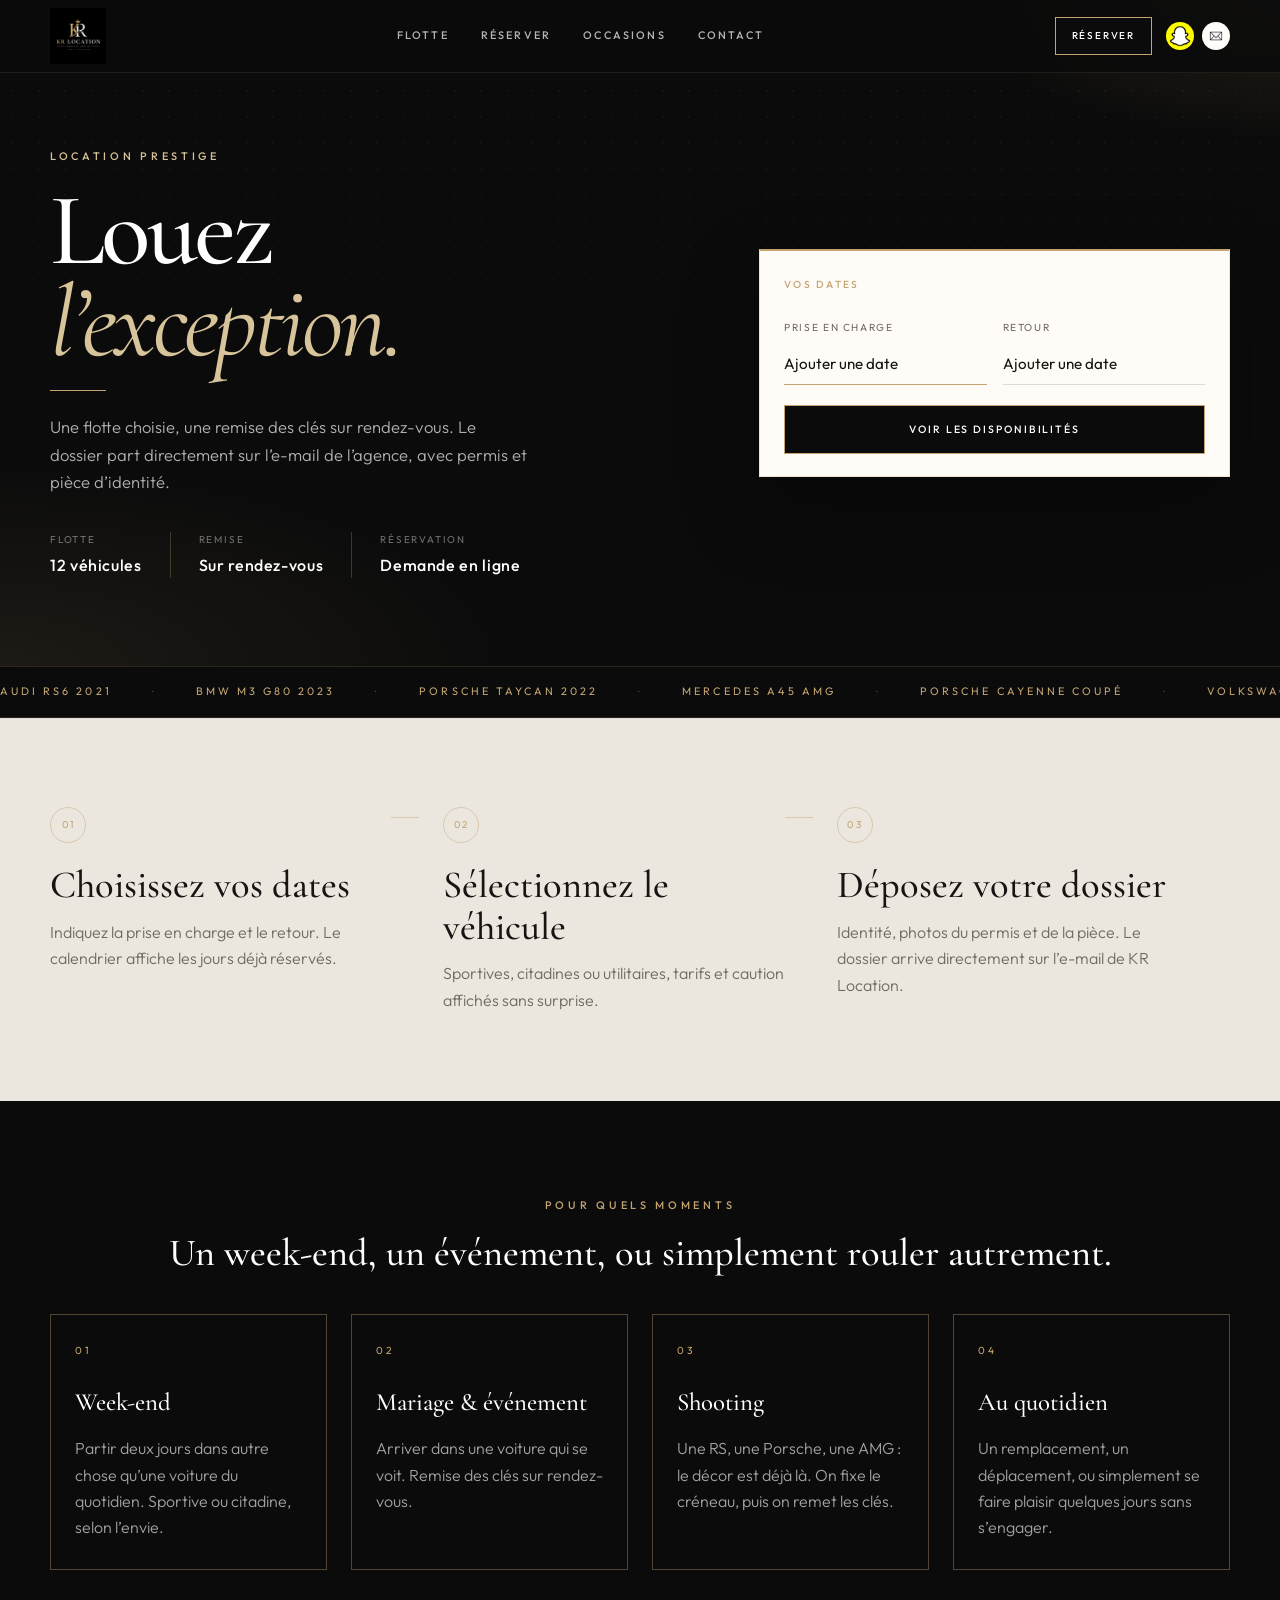
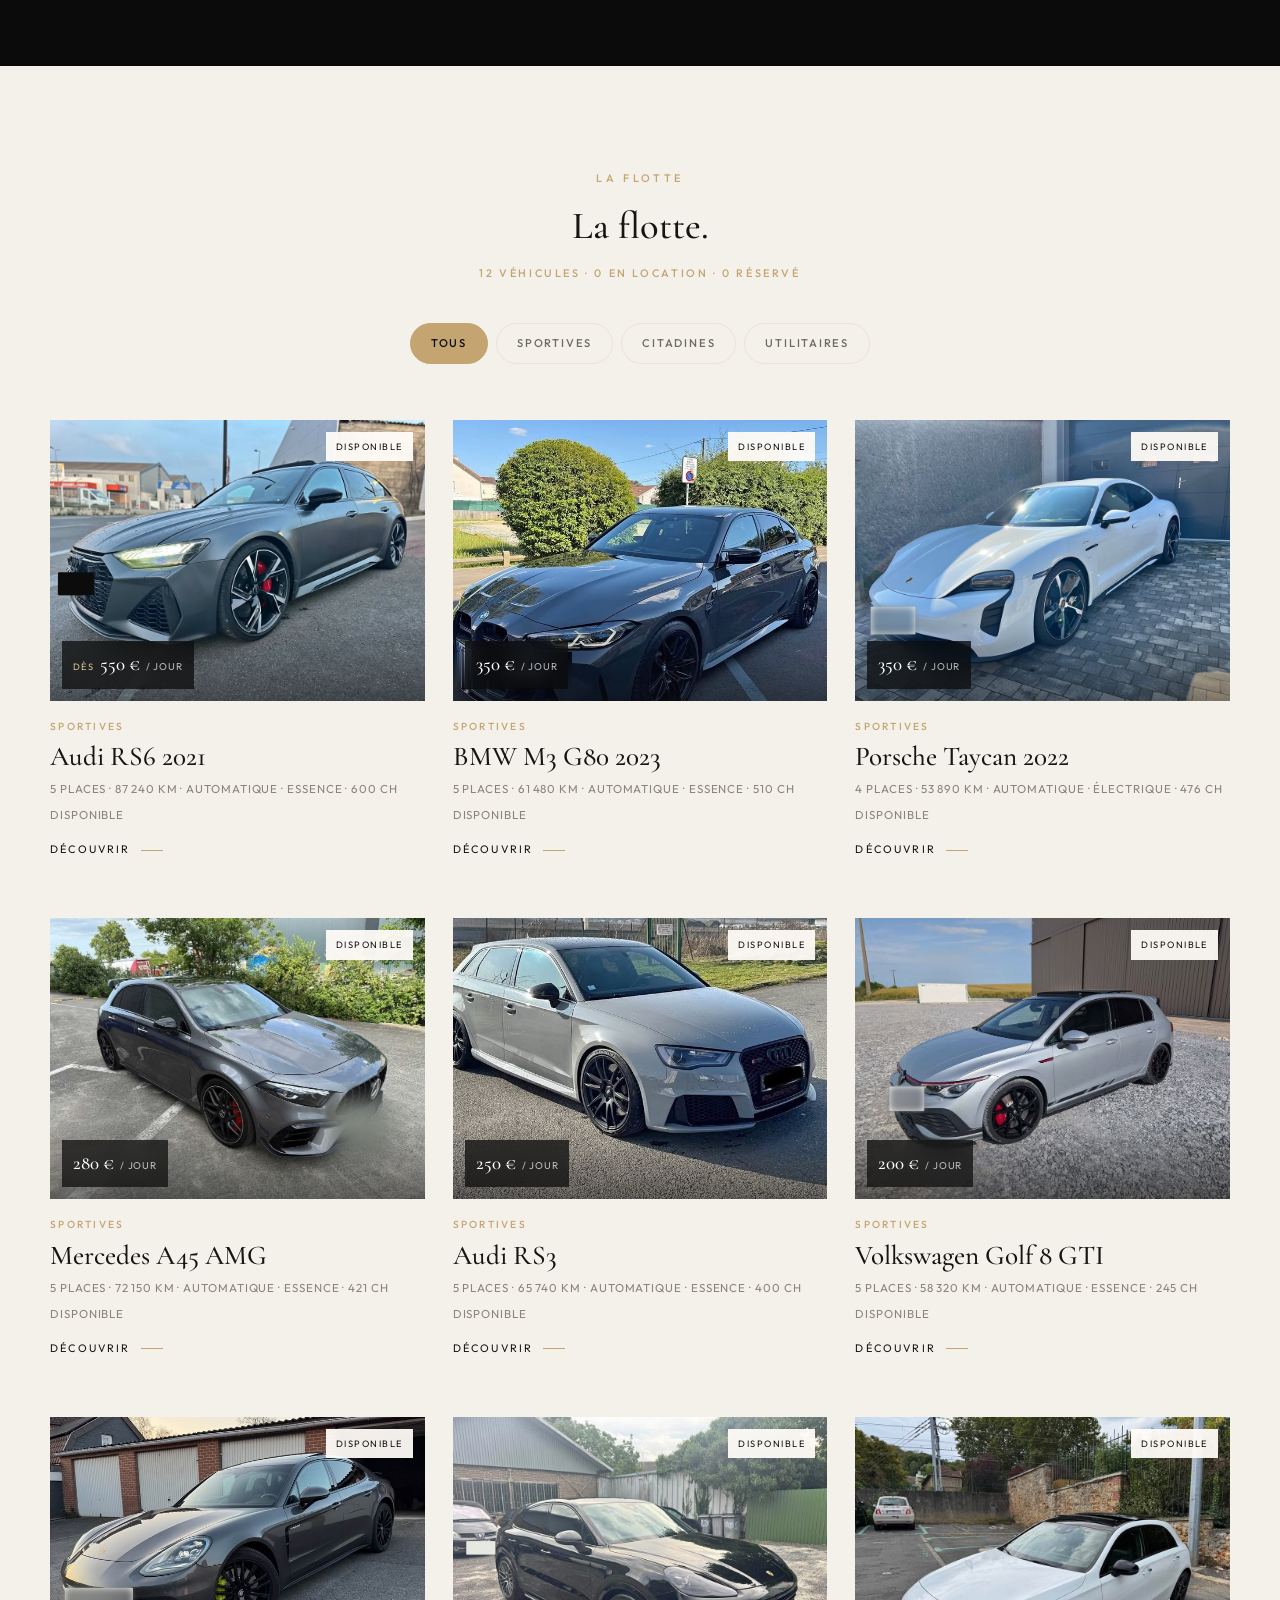
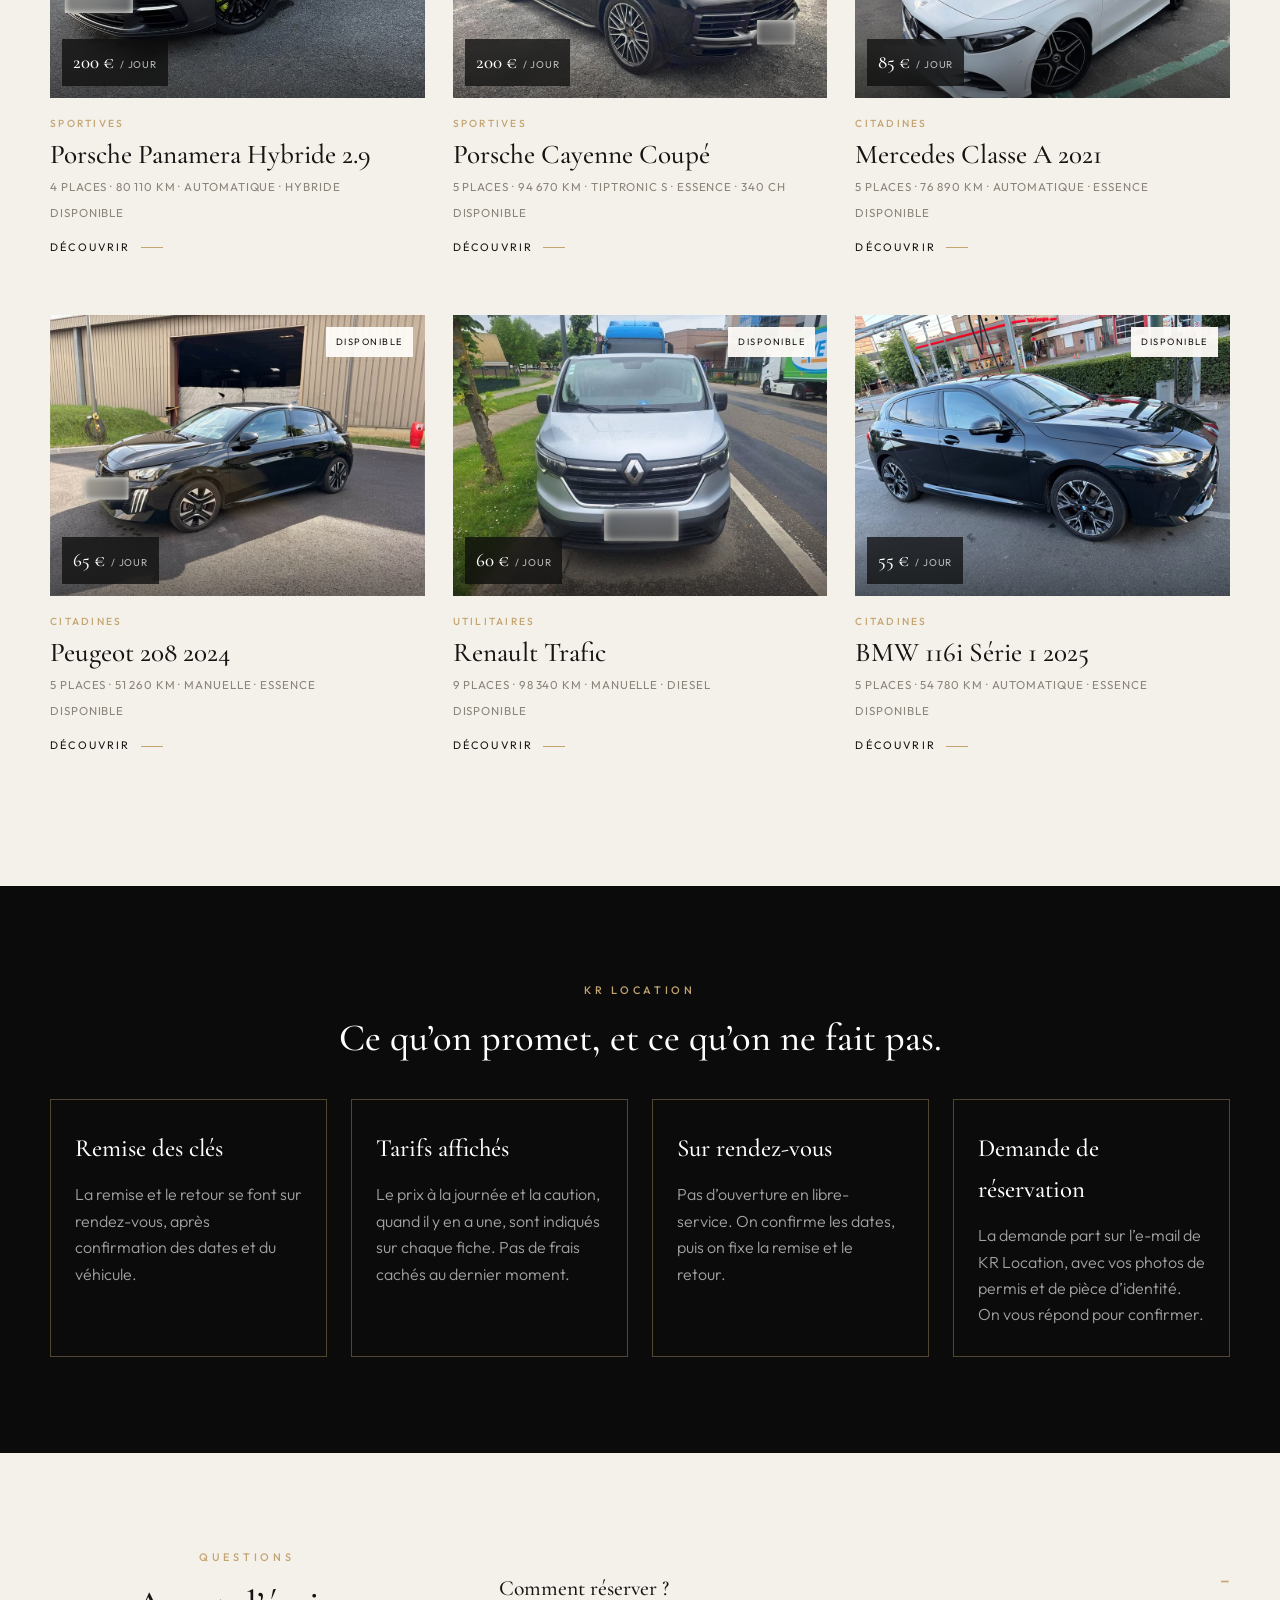
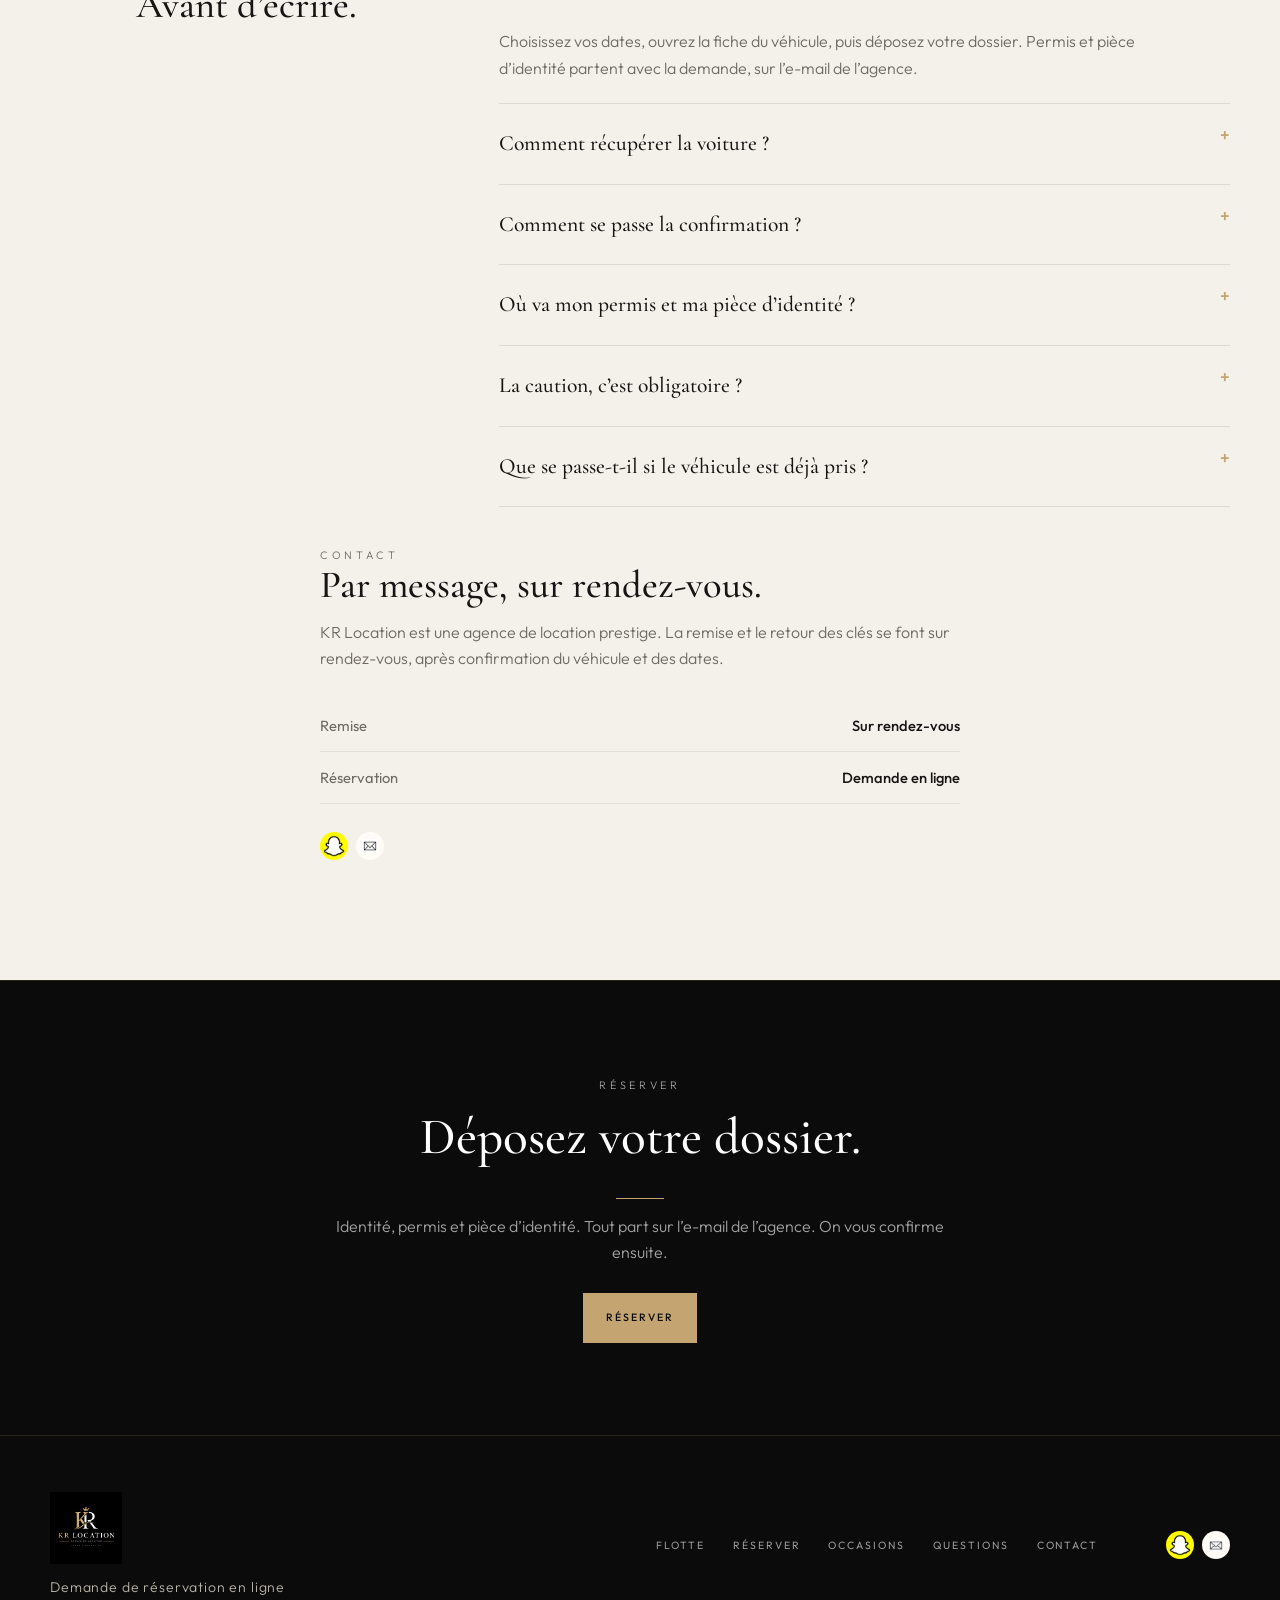
==== commit 511f2f33: "Blur plates to plate size, add 50k-100k km on each car, and refresh the KR Location site. Co-authore" ====
--- a/index.html
+++ b/index.html
@@ -7,7 +7,7 @@
     <title>KR Location — Louez l’exception.</title>
     <meta
       name="description"
-      content="Location de voitures prestige. Tarifs clairs, remise des clés sur rendez-vous. Réservation par Snapchat ou e-mail."
+      content="Location de voitures prestige. Dossier en ligne avec permis et pièce d’identité, envoyé sur l’e-mail de KR Location. Remise des clés sur rendez-vous."
     />
     <link rel="preconnect" href="https://fonts.googleapis.com" />
     <link rel="preconnect" href="https://fonts.gstatic.com" crossorigin />
@@ -15,19 +15,23 @@
       href="https://fonts.googleapis.com/css2?family=Cormorant+Garamond:ital,wght@0,400;0,500;0,600;1,400;1,500;1,600&family=Outfit:wght@300;400;500;600&display=swap"
       rel="stylesheet"
     />
-    <link rel="icon" type="image/png" href="images/logo.png?v=33" />
-    <link rel="stylesheet" href="css/styles.css?v=33" />
+    <link rel="icon" type="image/png" href="images/logo.png?v=37" />
+    <link rel="stylesheet" href="css/styles.css?v=37" />
   </head>
   <body>
+    <div class="toast" id="dossierToast" hidden>
+      <strong>Dossier reçu.</strong>
+      <span>Permis et pièce d’identité sont arrivés sur l’e-mail de KR Location.</span>
+    </div>
     <div class="loader" id="pageLoader" aria-hidden="true">
-      <img src="images/logo.png?v=33" alt="" />
+      <img src="images/logo.png?v=37" alt="" />
       <span class="loader-line"></span>
     </div>
 
     <header class="header" id="siteHeader">
       <div class="wrap header-inner">
         <a class="logo" href="#top">
-          <img src="images/logo.png?v=33" alt="KR Location" />
+          <img src="images/logo.png?v=37" alt="KR Location" />
         </a>
         <nav class="nav" id="siteNav" aria-label="Navigation principale">
           <a href="#flotte">Flotte</a>
@@ -61,7 +65,7 @@
           <h1>Louez<br /><em>l’exception.</em></h1>
           <p class="hero-lead">
             Une flotte choisie, une remise des clés sur rendez-vous.
-            La demande se fait en ligne, avec pièce d’identité et permis.
+            Le dossier part directement sur l’e-mail de l’agence, avec permis et pièce d’identité.
           </p>
           <ul class="hero-facts">
             <li><span>Flotte</span><strong id="heroFleet"></strong></li>
@@ -109,7 +113,7 @@
         <article data-reveal>
           <span>03</span>
           <h2>Déposez votre dossier</h2>
-          <p>Nom, prénom, permis et pièce d’identité. On vous écrit ensuite pour confirmer la demande.</p>
+          <p>Identité, photos du permis et de la pièce. Le dossier arrive directement sur l’e-mail de KR Location.</p>
         </article>
       </div>
     </section>
@@ -180,7 +184,7 @@
           </article>
           <article data-reveal>
             <h3>Demande de réservation</h3>
-            <p>La demande se fait sur le site, avec permis et pièce d’identité. On vous répond pour confirmer.</p>
+            <p>La demande part sur l’e-mail de KR Location, avec vos photos de permis et de pièce d’identité. On vous répond pour confirmer.</p>
           </article>
         </div>
       </div>
@@ -195,7 +199,7 @@
         <div class="faq-list" data-reveal>
           <details open>
             <summary>Comment réserver ?</summary>
-            <p>Choisissez vos dates, ouvrez la fiche du véhicule, puis déposez votre dossier : identité, permis et pièce d’identité. On vous répond pour valider le créneau.</p>
+            <p>Choisissez vos dates, ouvrez la fiche du véhicule, puis déposez votre dossier. Permis et pièce d’identité partent avec la demande, sur l’e-mail de l’agence.</p>
           </details>
           <details>
             <summary>Comment récupérer la voiture ?</summary>
@@ -204,6 +208,10 @@
           <details>
             <summary>Comment se passe la confirmation ?</summary>
             <p>Après le dossier, on vous écrit pour valider les dates et fixer la remise des clés.</p>
+          </details>
+          <details>
+            <summary>Où va mon permis et ma pièce d’identité ?</summary>
+            <p>Ils sont envoyés avec le formulaire, en pièce jointe, sur l’e-mail de KR Location. Uniquement pour traiter la demande.</p>
           </details>
           <details>
             <summary>La caution, c’est obligatoire ?</summary>
@@ -246,7 +254,7 @@
       <div class="wrap cta-inner" data-reveal>
         <p class="eyebrow">Réserver</p>
         <h2>Déposez votre dossier.</h2>
-        <p>Identité, permis et pièce d’identité. On vous confirme ensuite par message.</p>
+        <p>Identité, permis et pièce d’identité. Tout part sur l’e-mail de l’agence. On vous confirme ensuite.</p>
         <div class="cta-actions">
           <button class="btn btn-gold" type="button" id="bookingCta">Réserver</button>
         </div>
@@ -256,7 +264,7 @@
     <footer class="footer">
       <div class="wrap footer-grid">
         <div class="footer-brand">
-          <img class="footer-logo" src="images/logo.png?v=33" alt="KR Location" />
+          <img class="footer-logo" src="images/logo.png?v=37" alt="KR Location" />
           <p>Demande de réservation en ligne</p>
         </div>
         <nav class="footer-nav" aria-label="Pied de page">
@@ -327,142 +335,179 @@
             <h2 id="bookingTitle">Votre dossier</h2>
             <p class="booking-recap" id="bookingRecap"></p>
           </header>
-          <form class="booking-form" id="bookingForm" autocomplete="on" novalidate>
+          <ol class="booking-steps" id="bookingSteps">
+            <li class="is-on"><span>01</span> Identité</li>
+            <li><span>02</span> Pièces</li>
+            <li><span>03</span> Envoi</li>
+          </ol>
+          <form
+            class="booking-form"
+            id="bookingForm"
+            autocomplete="on"
+            novalidate
+            method="POST"
+            enctype="multipart/form-data"
+          >
             <input class="hp" type="text" name="_honey" tabindex="-1" autocomplete="off" />
+            <input type="hidden" name="_captcha" value="false" />
+            <input type="hidden" name="_template" value="table" />
+            <input type="hidden" name="_subject" id="bookingSubject" />
+            <input type="hidden" name="_replyto" id="bookingReplyto" />
+            <input type="hidden" name="_next" id="bookingNext" />
+            <input type="hidden" name="_autoresponse" id="bookingAutoresponse" />
             <input type="hidden" name="vehicule_id" id="bookingVehicleId" />
-
-            <p class="booking-kicker">Location</p>
-            <div class="booking-grid">
-              <label class="field is-full">
-                <span>Véhicule</span>
-                <select name="vehicule" id="bookingVehicle" required>
-                  <option value="">Choisir un véhicule</option>
-                </select>
-              </label>
+            <input type="hidden" name="Prise_en_charge" id="bookingFromField" />
+            <input type="hidden" name="Retour" id="bookingToField" />
+            <input type="hidden" name="Agence" value="KR Location" />
+            <input type="hidden" name="Véhicule" id="bookingVehicleName" />
+
+            <div class="booking-pane is-on" data-pane="1">
+              <p class="booking-kicker">Location</p>
+              <div class="booking-grid">
+                <label class="field is-full">
+                  <span>Véhicule</span>
+                  <select name="vehicule" id="bookingVehicle" required>
+                    <option value="">Choisir un véhicule</option>
+                  </select>
+                </label>
+              </div>
+
+              <p class="booking-kicker">Conducteur</p>
+              <div class="booking-grid">
+                <label class="field">
+                  <span>Genre</span>
+                  <select name="genre" required>
+                    <option value="">Choisir</option>
+                    <option value="Homme">Homme</option>
+                    <option value="Femme">Femme</option>
+                    <option value="Autre">Autre</option>
+                  </select>
+                </label>
+                <label class="field">
+                  <span>Nom</span>
+                  <input type="text" name="nom" autocomplete="family-name" required />
+                </label>
+                <label class="field">
+                  <span>Prénom</span>
+                  <input type="text" name="prenom" autocomplete="given-name" required />
+                </label>
+                <label class="field">
+                  <span>Date de naissance</span>
+                  <input type="date" name="date_naissance" autocomplete="bday" required />
+                </label>
+                <label class="field">
+                  <span>Téléphone</span>
+                  <input type="tel" name="telephone" autocomplete="tel" inputmode="tel" required />
+                </label>
+                <label class="field">
+                  <span>E-mail</span>
+                  <input type="email" name="email" autocomplete="email" required />
+                </label>
+                <label class="field is-full">
+                  <span>Adresse</span>
+                  <input type="text" name="adresse" autocomplete="street-address" required />
+                </label>
+                <label class="field">
+                  <span>Code postal</span>
+                  <input type="text" name="code_postal" autocomplete="postal-code" inputmode="numeric" required />
+                </label>
+                <label class="field">
+                  <span>Ville</span>
+                  <input type="text" name="ville" autocomplete="address-level2" required />
+                </label>
+              </div>
             </div>
 
-            <p class="booking-kicker">Conducteur</p>
-            <div class="booking-grid">
-              <label class="field">
-                <span>Genre</span>
-                <select name="genre" required>
-                  <option value="">Choisir</option>
-                  <option value="Homme">Homme</option>
-                  <option value="Femme">Femme</option>
-                  <option value="Autre">Autre</option>
-                </select>
-              </label>
-              <label class="field">
-                <span>Nom</span>
-                <input type="text" name="nom" autocomplete="family-name" required />
-              </label>
-              <label class="field">
-                <span>Prénom</span>
-                <input type="text" name="prenom" autocomplete="given-name" required />
-              </label>
-              <label class="field">
-                <span>Date de naissance</span>
-                <input type="date" name="date_naissance" autocomplete="bday" required />
-              </label>
-              <label class="field">
-                <span>Téléphone</span>
-                <input type="tel" name="telephone" autocomplete="tel" inputmode="tel" required />
-              </label>
-              <label class="field">
-                <span>E-mail</span>
-                <input type="email" name="email" autocomplete="email" required />
-              </label>
-              <label class="field is-full">
-                <span>Adresse</span>
-                <input type="text" name="adresse" autocomplete="street-address" required />
-              </label>
-              <label class="field">
-                <span>Code postal</span>
-                <input type="text" name="code_postal" autocomplete="postal-code" inputmode="numeric" required />
-              </label>
-              <label class="field">
-                <span>Ville</span>
-                <input type="text" name="ville" autocomplete="address-level2" required />
-              </label>
+            <div class="booking-pane" data-pane="2">
+              <p class="booking-note">Photos nettes, recto et verso. Elles partent en pièce jointe sur l’e-mail de KR Location.</p>
+              <p class="booking-kicker">Permis de conduire</p>
+              <div class="booking-grid">
+                <label class="field">
+                  <span>N° de permis</span>
+                  <input type="text" name="permis_numero" required />
+                </label>
+                <label class="field">
+                  <span>Date d’obtention</span>
+                  <input type="date" name="permis_date" required />
+                </label>
+                <label class="file-field">
+                  <input type="file" name="permis_recto" accept="image/jpeg,image/png,image/webp,image/heic,application/pdf" required />
+                  <span>Permis — recto</span>
+                  <strong data-file-name>Ajouter une photo</strong>
+                  <img data-file-preview alt="" hidden />
+                </label>
+                <label class="file-field">
+                  <input type="file" name="permis_verso" accept="image/jpeg,image/png,image/webp,image/heic,application/pdf" required />
+                  <span>Permis — verso</span>
+                  <strong data-file-name>Ajouter une photo</strong>
+                  <img data-file-preview alt="" hidden />
+                </label>
+              </div>
+
+              <p class="booking-kicker">Pièce d’identité</p>
+              <div class="booking-grid">
+                <label class="field">
+                  <span>Type de pièce</span>
+                  <select name="type_piece" id="bookingIdType" required>
+                    <option value="">Choisir</option>
+                    <option value="Carte d'identite">Carte d’identité</option>
+                    <option value="Passeport">Passeport</option>
+                  </select>
+                </label>
+                <label class="field">
+                  <span>N° de la pièce</span>
+                  <input type="text" name="piece_numero" required />
+                </label>
+                <label class="file-field">
+                  <input type="file" name="piece_recto" accept="image/jpeg,image/png,image/webp,image/heic,application/pdf" required />
+                  <span>Pièce — recto</span>
+                  <strong data-file-name>Ajouter une photo</strong>
+                  <img data-file-preview alt="" hidden />
+                </label>
+                <label class="file-field" id="bookingIdBack">
+                  <input type="file" name="piece_verso" accept="image/jpeg,image/png,image/webp,image/heic,application/pdf" required />
+                  <span>Pièce — verso</span>
+                  <strong data-file-name>Ajouter une photo</strong>
+                  <img data-file-preview alt="" hidden />
+                </label>
+              </div>
             </div>
 
-            <p class="booking-kicker">Permis de conduire</p>
-            <div class="booking-grid">
-              <label class="field">
-                <span>N° de permis</span>
-                <input type="text" name="permis_numero" required />
-              </label>
-              <label class="field">
-                <span>Date d’obtention</span>
-                <input type="date" name="permis_date" required />
-              </label>
-              <label class="file-field">
-                <input type="file" name="permis_recto" accept="image/jpeg,image/png,image/webp,application/pdf" required />
-                <span>Permis — recto</span>
-                <strong data-file-name>Ajouter une photo</strong>
-              </label>
-              <label class="file-field">
-                <input type="file" name="permis_verso" accept="image/jpeg,image/png,image/webp,application/pdf" required />
-                <span>Permis — verso</span>
-                <strong data-file-name>Ajouter une photo</strong>
-              </label>
-            </div>
-
-            <p class="booking-kicker">Pièce d’identité</p>
-            <div class="booking-grid">
-              <label class="field">
-                <span>Type de pièce</span>
-                <select name="type_piece" id="bookingIdType" required>
-                  <option value="">Choisir</option>
-                  <option value="Carte d’identité">Carte d’identité</option>
-                  <option value="Passeport">Passeport</option>
-                </select>
-              </label>
-              <label class="field">
-                <span>N° de la pièce</span>
-                <input type="text" name="piece_numero" required />
-              </label>
-              <label class="file-field">
-                <input type="file" name="piece_recto" accept="image/jpeg,image/png,image/webp,application/pdf" required />
-                <span>Pièce — recto</span>
-                <strong data-file-name>Ajouter une photo</strong>
-              </label>
-              <label class="file-field" id="bookingIdBack">
-                <input type="file" name="piece_verso" accept="image/jpeg,image/png,image/webp,application/pdf" required />
-                <span>Pièce — verso</span>
-                <strong data-file-name>Ajouter une photo</strong>
-              </label>
-            </div>
-
-            <p class="booking-kicker">Message</p>
-            <div class="booking-grid">
-              <label class="field is-full">
-                <span>Précision (facultatif)</span>
-                <textarea name="message" rows="3"></textarea>
-              </label>
-              <label class="check is-full">
-                <input type="checkbox" name="consentement" required />
-                <span>J’accepte que KR Location reçoive mes informations et mes pièces (permis et pièce d’identité) par e-mail, uniquement pour traiter cette demande de réservation.</span>
-              </label>
+            <div class="booking-pane" data-pane="3">
+              <p class="booking-kicker">Récapitulatif</p>
+              <ul class="booking-send-recap" id="bookingSendRecap"></ul>
+              <p class="booking-kicker">Message</p>
+              <div class="booking-grid">
+                <label class="field is-full">
+                  <span>Précision (facultatif)</span>
+                  <textarea name="message" rows="3"></textarea>
+                </label>
+                <label class="check is-full">
+                  <input type="checkbox" name="consentement" required />
+                  <span>J’accepte que KR Location reçoive mes informations et mes pièces (permis et pièce d’identité) par e-mail, uniquement pour traiter cette demande de réservation.</span>
+                </label>
+              </div>
             </div>
 
             <p class="booking-error" id="bookingError" role="alert"></p>
             <div class="booking-actions">
-              <button class="btn" type="submit" id="bookingSubmit">Envoyer la demande</button>
-              <p class="booking-legal">La demande n’est pas une confirmation. On vous écrit ensuite pour valider.</p>
+              <button class="btn btn-ghost-dark" type="button" id="bookingBack" hidden>Retour</button>
+              <button class="btn" type="button" id="bookingNextBtn">Continuer</button>
+              <button class="btn btn-gold" type="submit" id="bookingSubmit" hidden>Envoyer le dossier</button>
+              <p class="booking-legal">Permis et pièce d’identité partent avec la demande, sur l’e-mail de KR Location. Ce n’est pas encore une confirmation.</p>
             </div>
           </form>
         </div>
         <div class="booking-done" id="bookingDone" hidden>
-          <p class="eyebrow">Demande envoyée</p>
-          <h2>On a bien reçu votre dossier.</h2>
-          <p>KR Location vous écrit pour confirmer les dates et fixer la remise des clés.</p>
+          <p class="eyebrow">Dossier reçu</p>
+          <h2>Tout est arrivé sur l’e-mail de KR Location.</h2>
+          <p>Permis, pièce d’identité et vos informations. On vous écrit pour confirmer les dates et fixer la remise des clés.</p>
           <button class="btn" type="button" id="bookingDoneClose">Fermer</button>
         </div>
       </article>
     </dialog>
 
-    <script src="js/vehicles.js?v=34"></script>
-    <script src="js/app.js?v=34"></script>
+    <script src="js/vehicles.js?v=45"></script>
+    <script src="js/app.js?v=38"></script>
   </body>
 </html>
--- a/css/styles.css
+++ b/css/styles.css
@@ -301,6 +301,15 @@
   animation: fade-up 1s 0.12s both;
 }
 
+.hero-copy h1::after {
+  content: "";
+  display: block;
+  width: 56px;
+  height: 1px;
+  margin: 22px 0 0;
+  background: var(--gold);
+}
+
 h1 {
   margin: 0 0 22px;
   font-family: var(--serif);
@@ -343,6 +352,13 @@
 .hero-facts li {
   display: grid;
   gap: 4px;
+  padding-right: 28px;
+  border-right: 1px solid rgba(196, 165, 114, 0.28);
+}
+
+.hero-facts li:last-child {
+  padding-right: 0;
+  border-right: 0;
 }
 
 .hero-facts span {
@@ -378,7 +394,8 @@
   color: var(--ink);
   text-align: left;
   border: 1px solid rgba(196, 165, 114, 0.28);
-  box-shadow: 0 24px 60px rgba(0, 0, 0, 0.28);
+  border-top: 2px solid var(--gold);
+  box-shadow: 0 32px 70px rgba(0, 0, 0, 0.34);
   animation: fade-up 1s 0.56s both;
 }
 
@@ -462,6 +479,10 @@
   display: inline-flex;
   align-items: center;
   justify-content: center;
+}
+
+.btn[hidden] {
+  display: none !important;
 }
 
 .btn:hover {
@@ -504,11 +525,16 @@
 }
 
 .steps article span {
-  display: block;
-  margin-bottom: 18px;
+  display: grid;
+  place-items: center;
+  width: 36px;
+  height: 36px;
+  margin-bottom: 22px;
+  border: 1px solid rgba(196, 165, 114, 0.45);
+  border-radius: 50%;
   color: var(--gold);
-  font-size: 0.68rem;
-  letter-spacing: 0.28em;
+  font-size: 0.62rem;
+  letter-spacing: 0.12em;
 }
 
 .steps h2,
@@ -599,6 +625,11 @@
   background: #111;
   margin-bottom: 18px;
   aspect-ratio: 4 / 3;
+  transition: box-shadow 0.4s var(--ease);
+}
+
+.card:hover .media {
+  box-shadow: inset 0 0 0 1px rgba(196, 165, 114, 0.55);
 }
 
 .card .media::before {
@@ -697,7 +728,7 @@
 }
 
 .card:hover .media img {
-  transform: scale(1.05);
+  transform: scale(1.07);
 }
 
 .card:hover .more {
@@ -1402,6 +1433,7 @@
 .booking-actions {
   margin-top: 22px;
   display: grid;
+  grid-template-columns: auto 1fr;
   gap: 12px;
 }
 
@@ -1536,6 +1568,14 @@
   padding: 28px 24px;
   border: 1px solid rgba(196, 165, 114, 0.38);
   min-height: 220px;
+  transition: border-color 0.35s var(--ease), transform 0.35s var(--ease), background 0.35s var(--ease);
+}
+
+.occasions-grid article:hover,
+.promises-grid article:hover {
+  border-color: var(--gold);
+  background: rgba(196, 165, 114, 0.06);
+  transform: translateY(-4px);
 }
 
 .occasions-grid span {
@@ -1625,6 +1665,16 @@
 .cta-inner {
   text-align: center;
   max-width: 40rem;
+  padding: 8px 0 4px;
+}
+
+.cta-inner h2::after {
+  content: "";
+  display: block;
+  width: 48px;
+  height: 1px;
+  margin: 18px auto 0;
+  background: var(--gold);
 }
 
 .cta-inner h2 {
@@ -1758,6 +1808,11 @@
     gap: 20px;
   }
 
+  .hero-facts li {
+    padding-right: 0;
+    border-right: 0;
+  }
+
   .occasions,
   .promises,
   .cta,
@@ -1800,6 +1855,198 @@
     padding: 10px 16px;
     font-size: 0.62rem;
   }
+}
+
+.toast {
+  position: fixed;
+  top: 88px;
+  left: 50%;
+  z-index: 70;
+  display: grid;
+  gap: 4px;
+  width: min(440px, calc(100% - 32px));
+  padding: 16px 18px;
+  background: var(--black);
+  color: #fff;
+  border: 1px solid rgba(196, 165, 114, 0.4);
+  box-shadow: 0 18px 48px rgba(0, 0, 0, 0.28);
+  transform: translateX(-50%);
+  animation: fade-up 0.5s var(--ease);
+}
+
+.toast[hidden] {
+  display: none;
+}
+
+.toast strong {
+  font-size: 0.72rem;
+  letter-spacing: 0.18em;
+  text-transform: uppercase;
+  color: var(--gold-soft);
+  font-weight: 500;
+}
+
+.toast span {
+  color: rgba(255, 255, 255, 0.72);
+  font-size: 0.9rem;
+  font-weight: 300;
+}
+
+.booking-steps {
+  display: grid;
+  grid-template-columns: repeat(3, 1fr);
+  gap: 8px;
+  margin: 0 0 28px;
+  padding: 0;
+  list-style: none;
+}
+
+.booking-steps li {
+  display: flex;
+  align-items: center;
+  gap: 10px;
+  padding-bottom: 10px;
+  border-bottom: 1px solid rgba(22, 21, 19, 0.1);
+  color: var(--muted);
+  font-size: 0.68rem;
+  letter-spacing: 0.16em;
+  text-transform: uppercase;
+}
+
+.booking-steps li span {
+  display: grid;
+  place-items: center;
+  flex: 0 0 auto;
+  width: 28px;
+  height: 28px;
+  border: 1px solid rgba(196, 165, 114, 0.45);
+  border-radius: 50%;
+  color: var(--gold);
+  font-size: 0.58rem;
+}
+
+.booking-steps li.is-on {
+  color: var(--ink);
+  border-bottom-color: var(--gold);
+}
+
+.booking-steps li.is-on span {
+  background: var(--gold);
+  color: var(--black);
+  border-color: var(--gold);
+}
+
+.booking-steps li.is-done {
+  color: var(--ink);
+}
+
+.booking-steps li.is-done span {
+  background: var(--ink);
+  color: #fff;
+  border-color: var(--ink);
+}
+
+.booking-pane {
+  display: none;
+}
+
+.booking-pane.is-on {
+  display: block;
+  animation: fade-up 0.45s var(--ease);
+}
+
+.booking-note {
+  margin: 0 0 18px;
+  color: var(--muted);
+  font-size: 0.9rem;
+  font-weight: 300;
+}
+
+.booking-send-recap {
+  margin: 0 0 28px;
+  padding: 0;
+  list-style: none;
+  border: 1px solid rgba(196, 165, 114, 0.28);
+}
+
+.booking-send-recap li {
+  display: flex;
+  justify-content: space-between;
+  gap: 16px;
+  padding: 12px 16px;
+  border-bottom: 1px solid rgba(22, 21, 19, 0.08);
+}
+
+.booking-send-recap li:last-child {
+  border-bottom: 0;
+}
+
+.booking-send-recap span {
+  color: var(--muted);
+  font-size: 0.62rem;
+  letter-spacing: 0.16em;
+  text-transform: uppercase;
+}
+
+.booking-send-recap strong {
+  font-weight: 500;
+  text-align: right;
+}
+
+.file-field img[data-file-preview] {
+  width: 100%;
+  height: 88px;
+  object-fit: cover;
+  background: #111;
+}
+
+.file-field.has-file img[data-file-preview]:not([hidden]) {
+  display: block;
+}
+
+.btn-ghost-dark {
+  background: transparent;
+  color: var(--ink);
+  border-color: rgba(22, 21, 19, 0.18);
+}
+
+.btn-ghost-dark:hover {
+  background: var(--ink);
+  color: #fff;
+  border-color: var(--ink);
+}
+
+.booking-actions {
+  grid-template-columns: auto 1fr;
+}
+
+.booking-actions .booking-legal,
+.booking-error {
+  grid-column: 1 / -1;
+}
+
+.booking-actions #bookingNextBtn,
+.booking-actions #bookingSubmit {
+  width: 100%;
+}
+
+#bookingBack[hidden] ~ #bookingNextBtn:not([hidden]),
+#bookingBack[hidden] ~ #bookingSubmit:not([hidden]) {
+  grid-column: 1 / -1;
+}
+
+.booking-sheet.is-sending::after {
+  content: "Envoi du dossier…";
+  position: absolute;
+  inset: 0;
+  z-index: 6;
+  display: grid;
+  place-items: center;
+  background: rgba(255, 252, 248, 0.88);
+  color: var(--ink);
+  letter-spacing: 0.18em;
+  text-transform: uppercase;
+  font-size: 0.72rem;
 }
 
 @media (prefers-reduced-motion: reduce) {
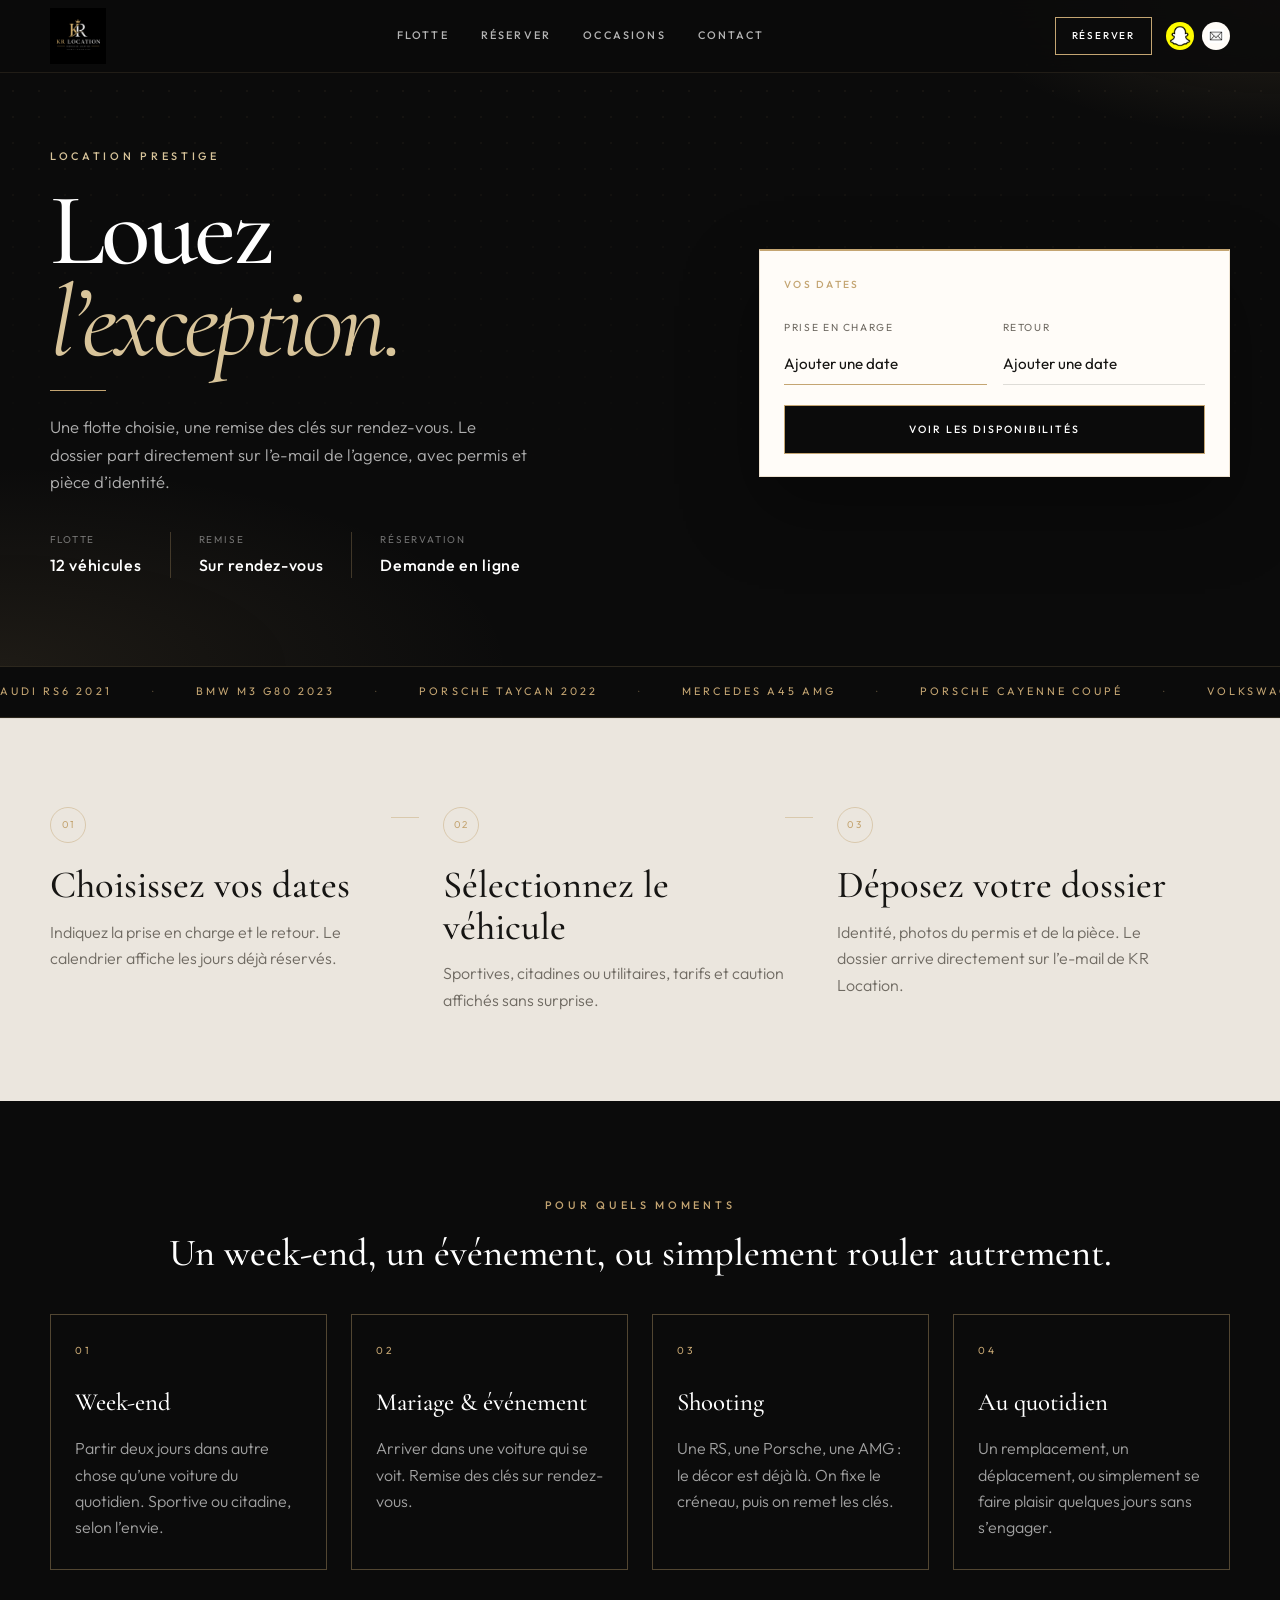
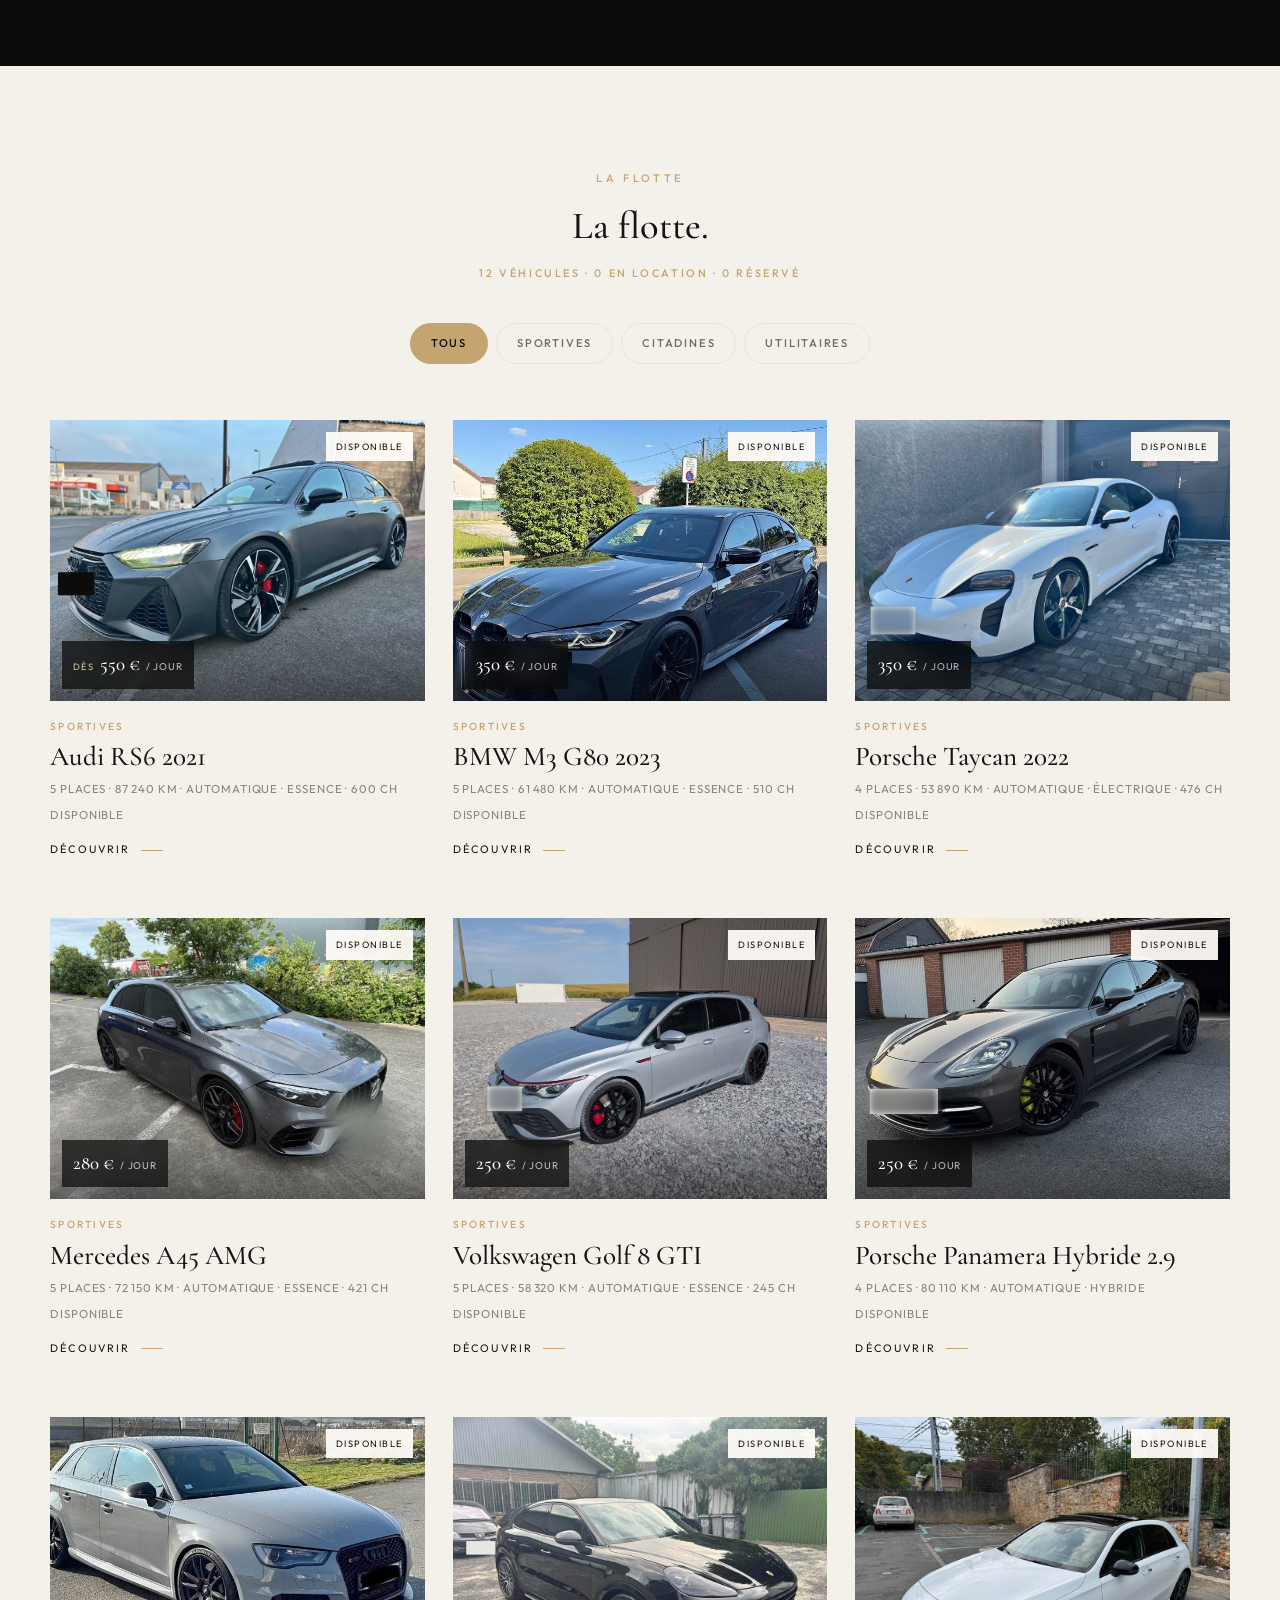
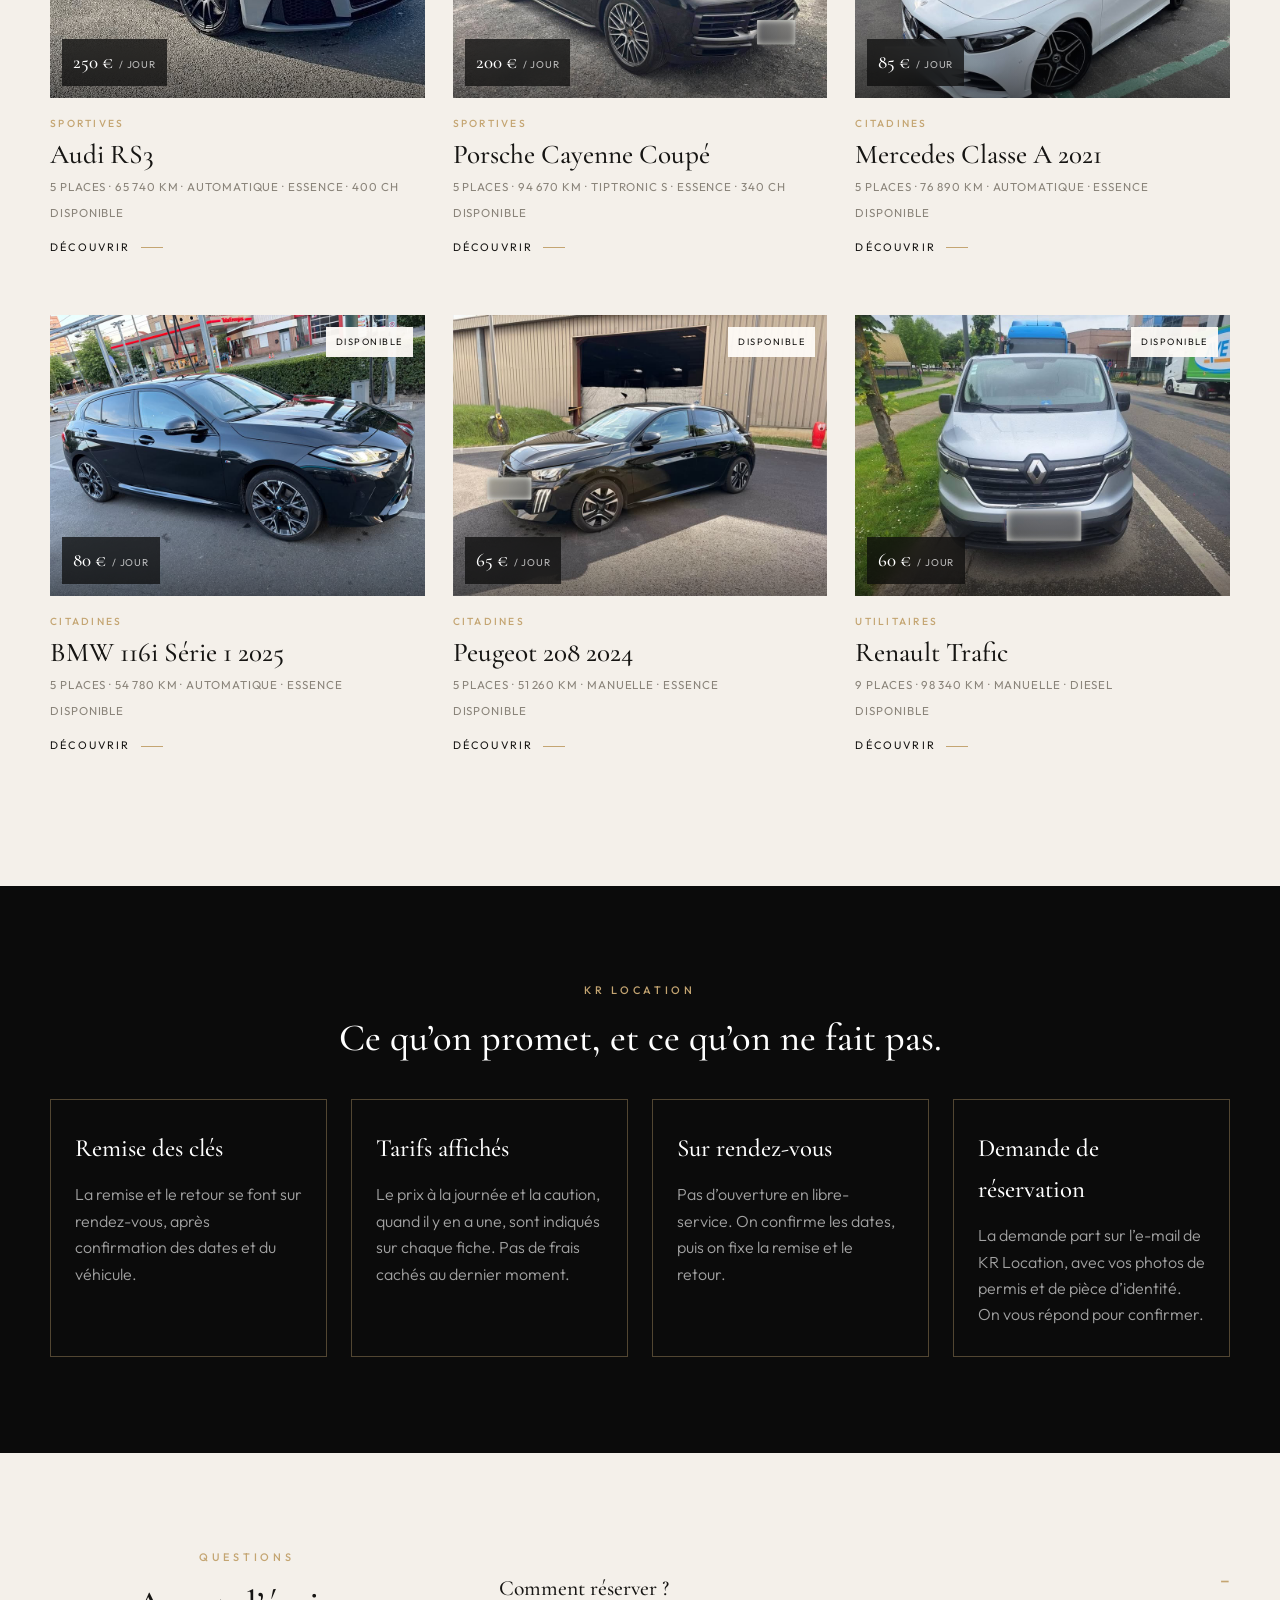
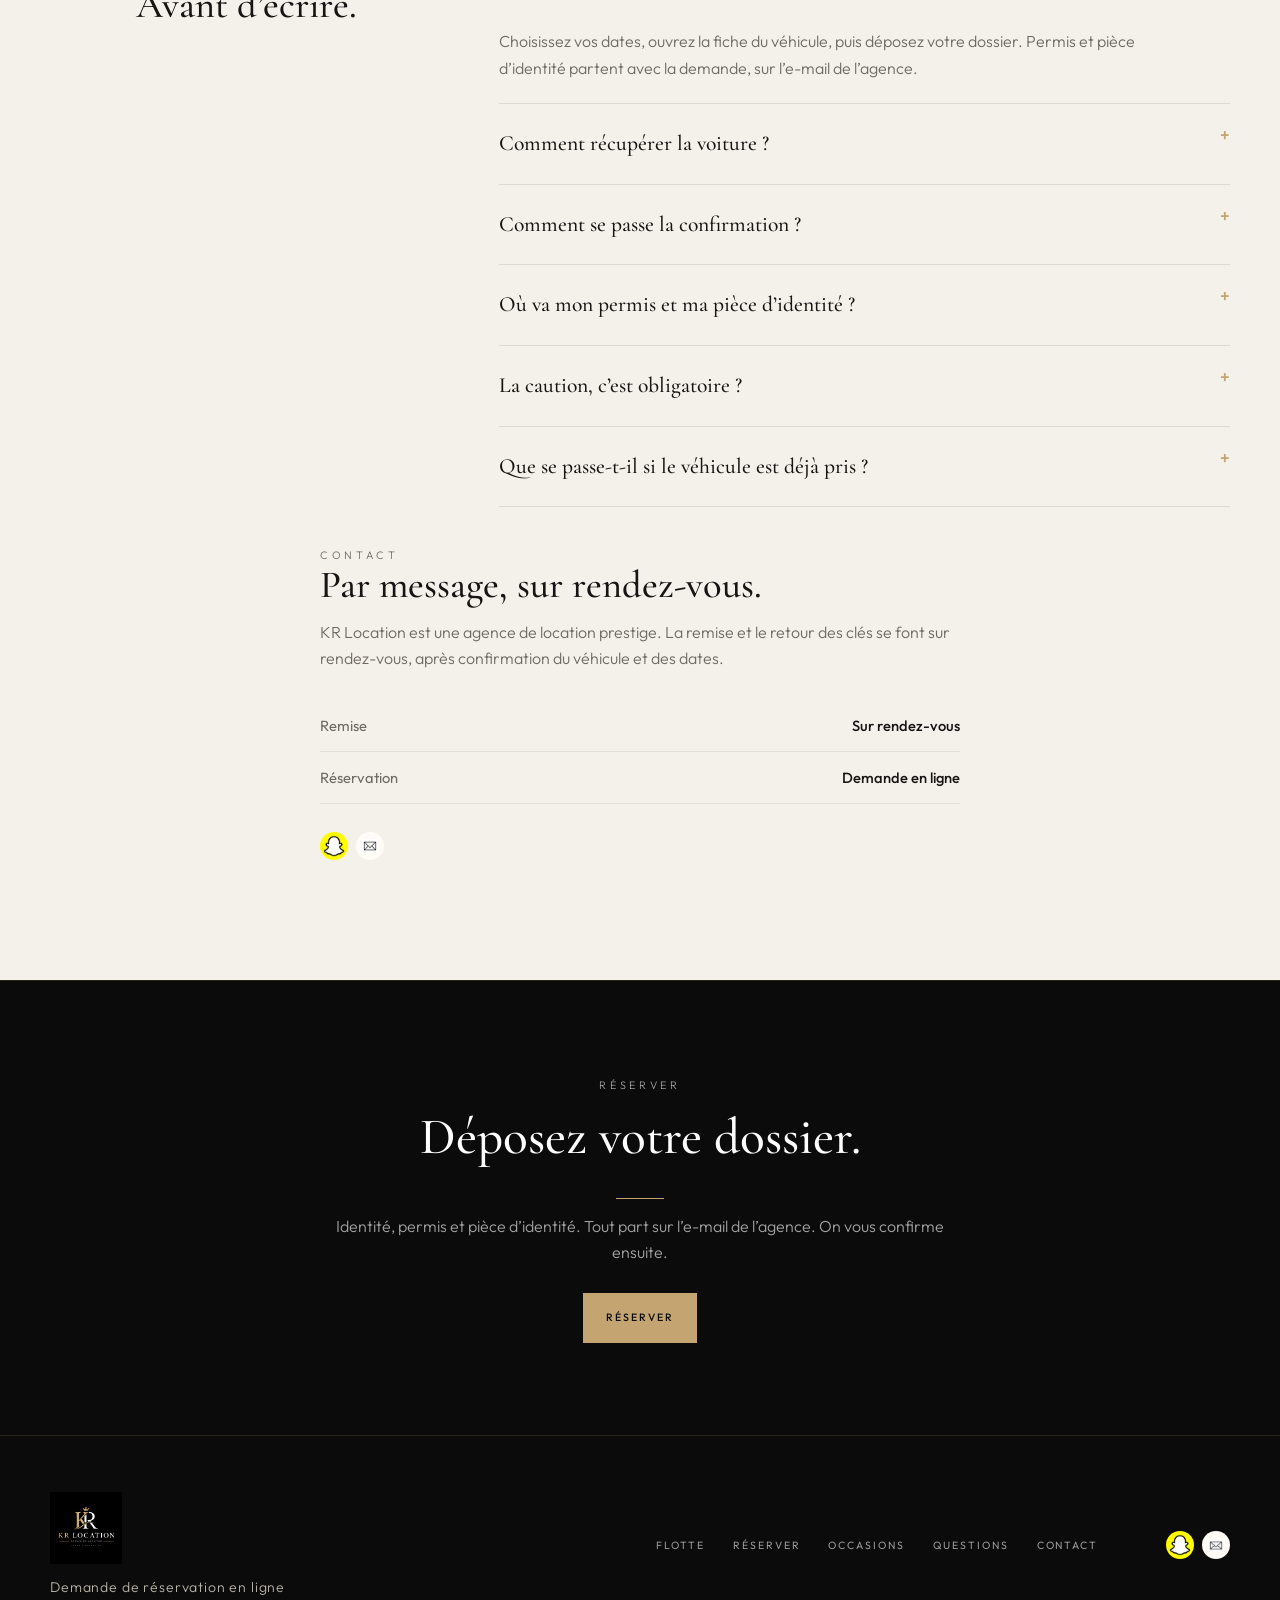
==== commit 06b031cf: "Raise Serie 1 to 80 euro a day and Panamera and Golf GTI to 250. Co-authored-by: Cursor <cursoragent" ====
--- a/index.html
+++ b/index.html
@@ -507,7 +507,7 @@
       </article>
     </dialog>
 
-    <script src="js/vehicles.js?v=45"></script>
+    <script src="js/vehicles.js?v=46"></script>
     <script src="js/app.js?v=38"></script>
   </body>
 </html>
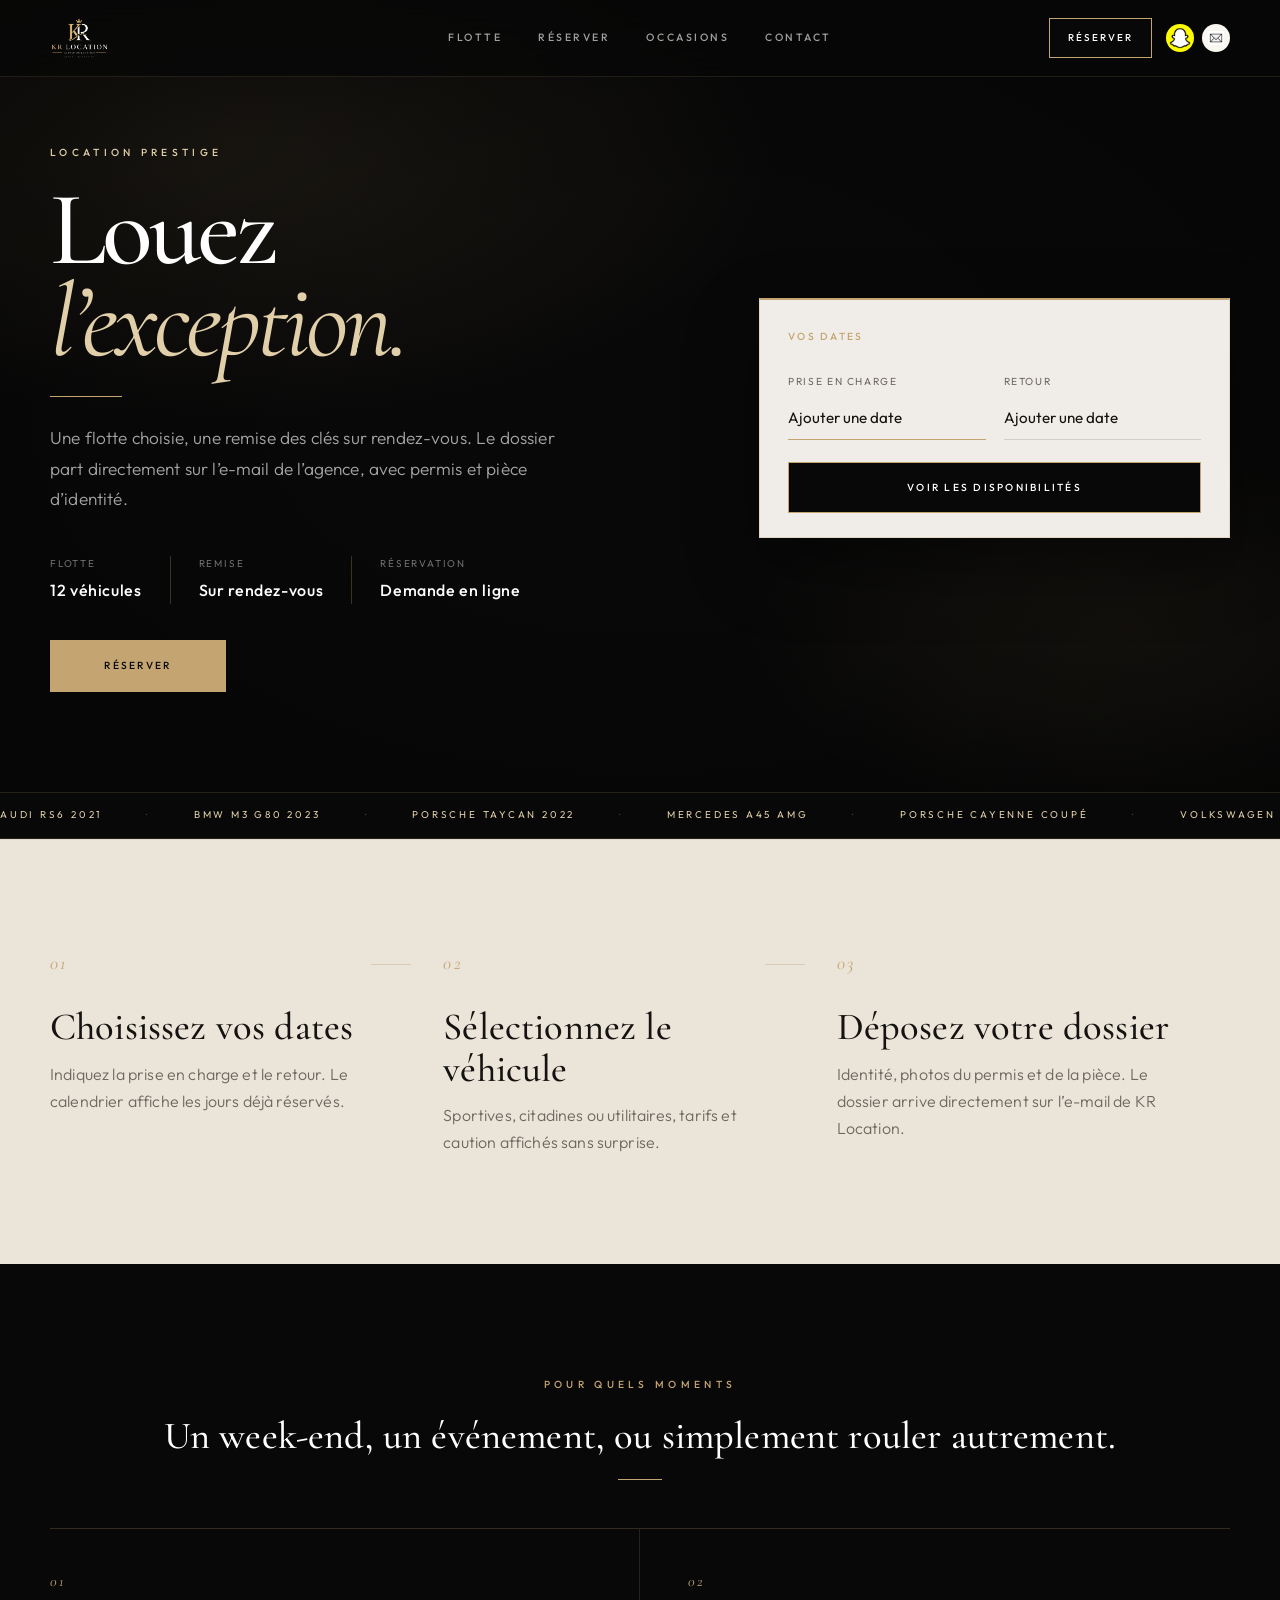
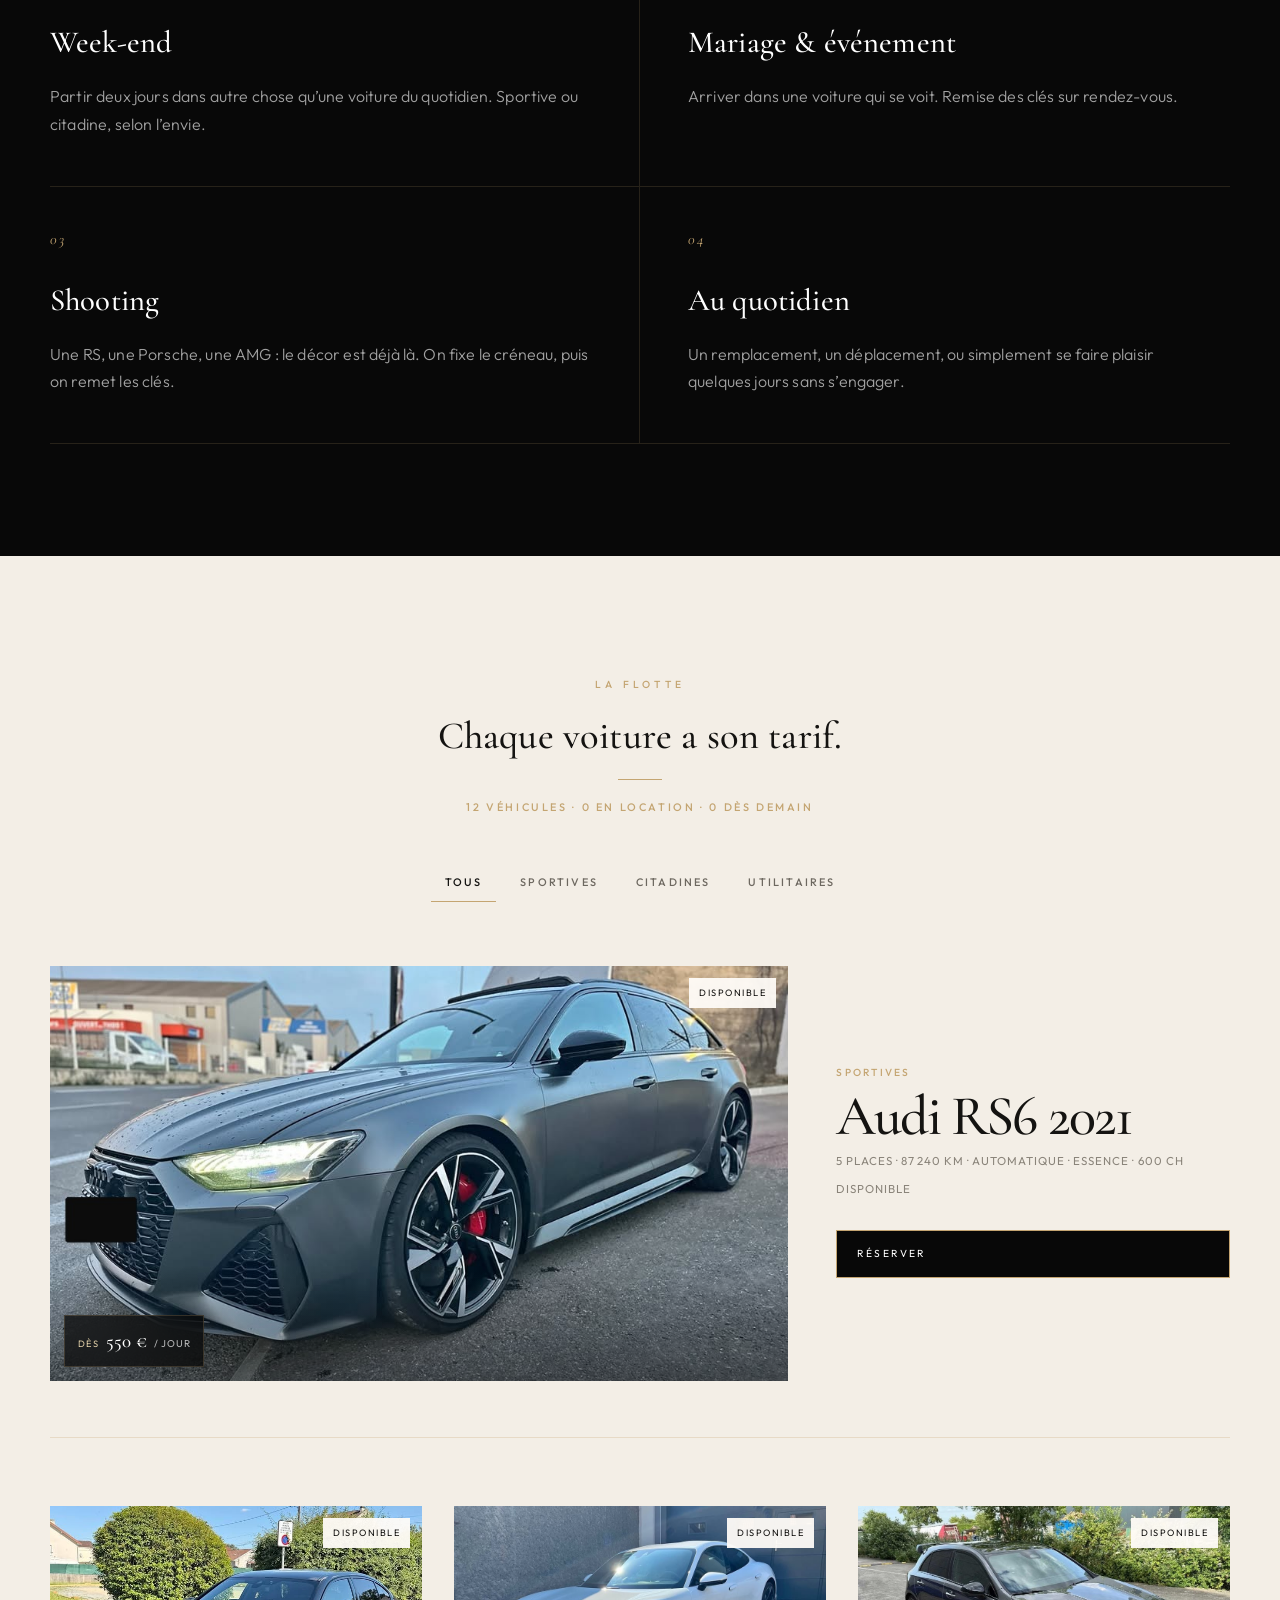
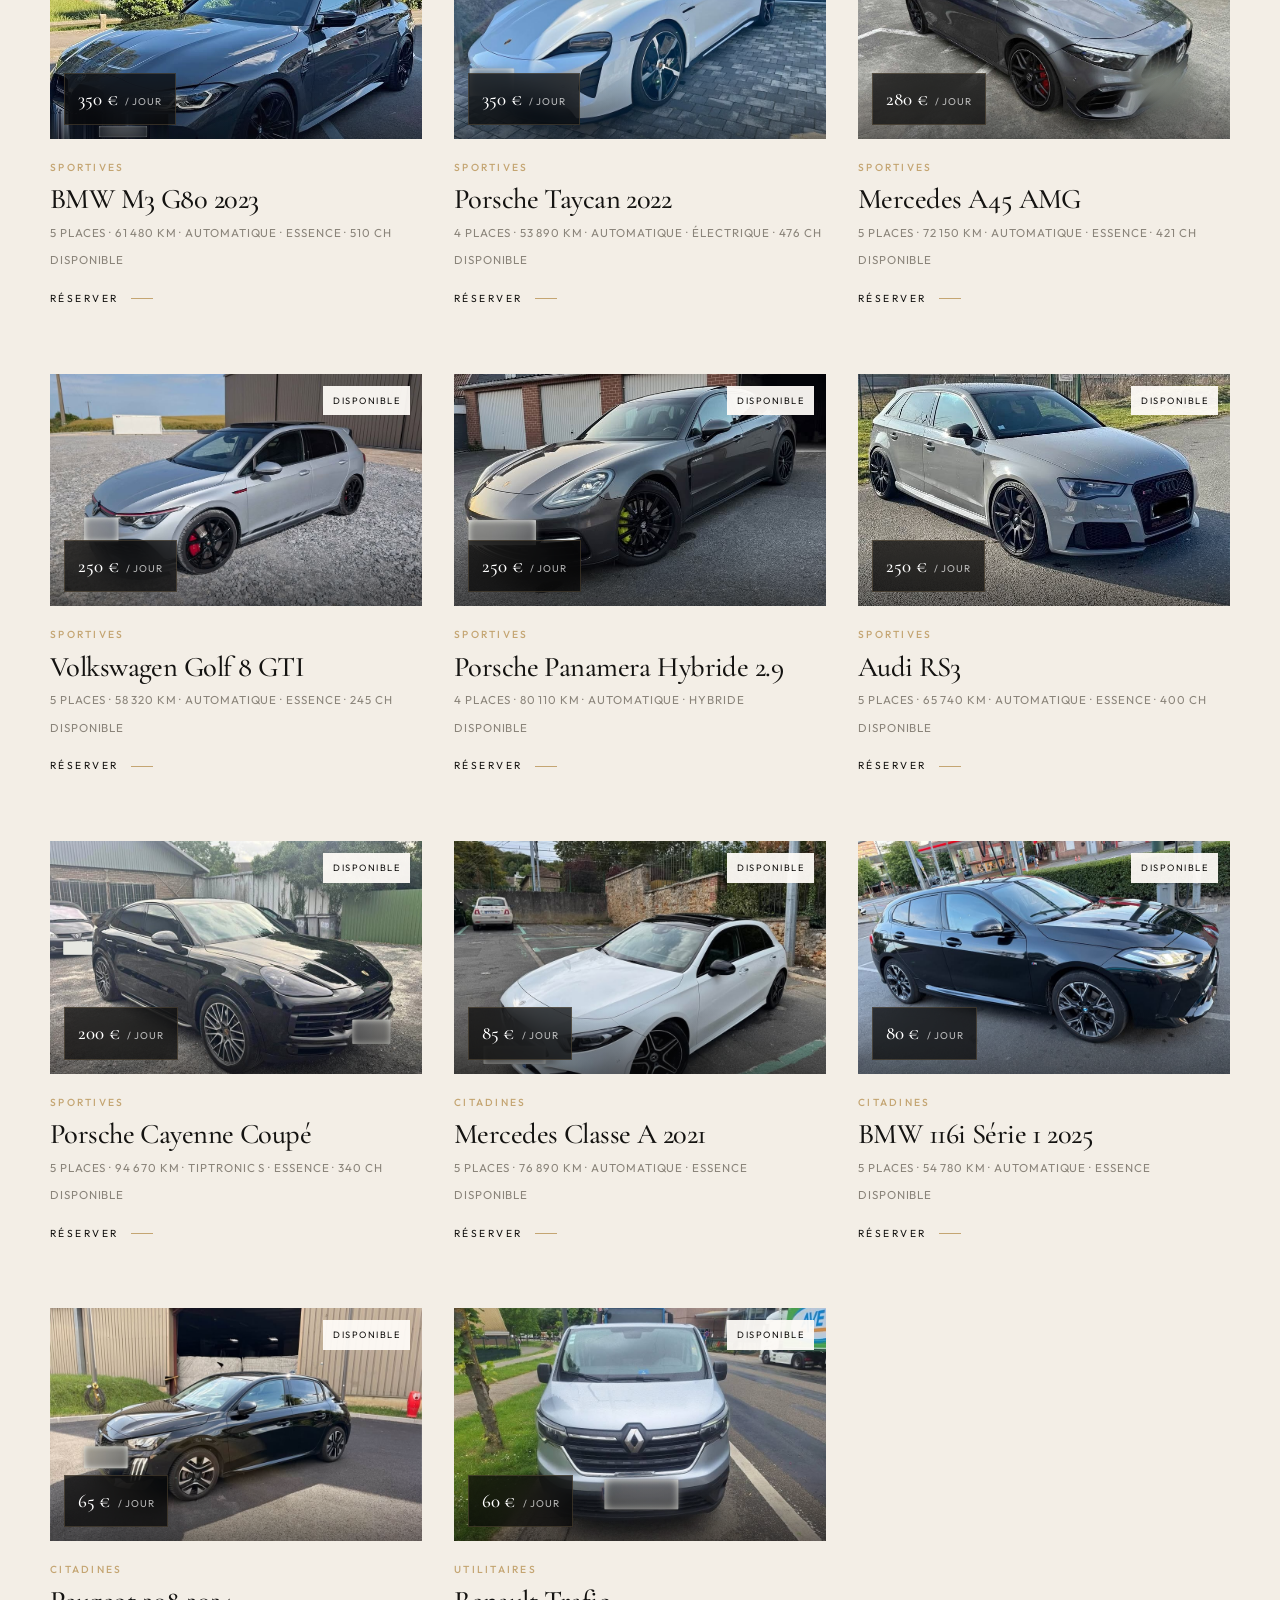
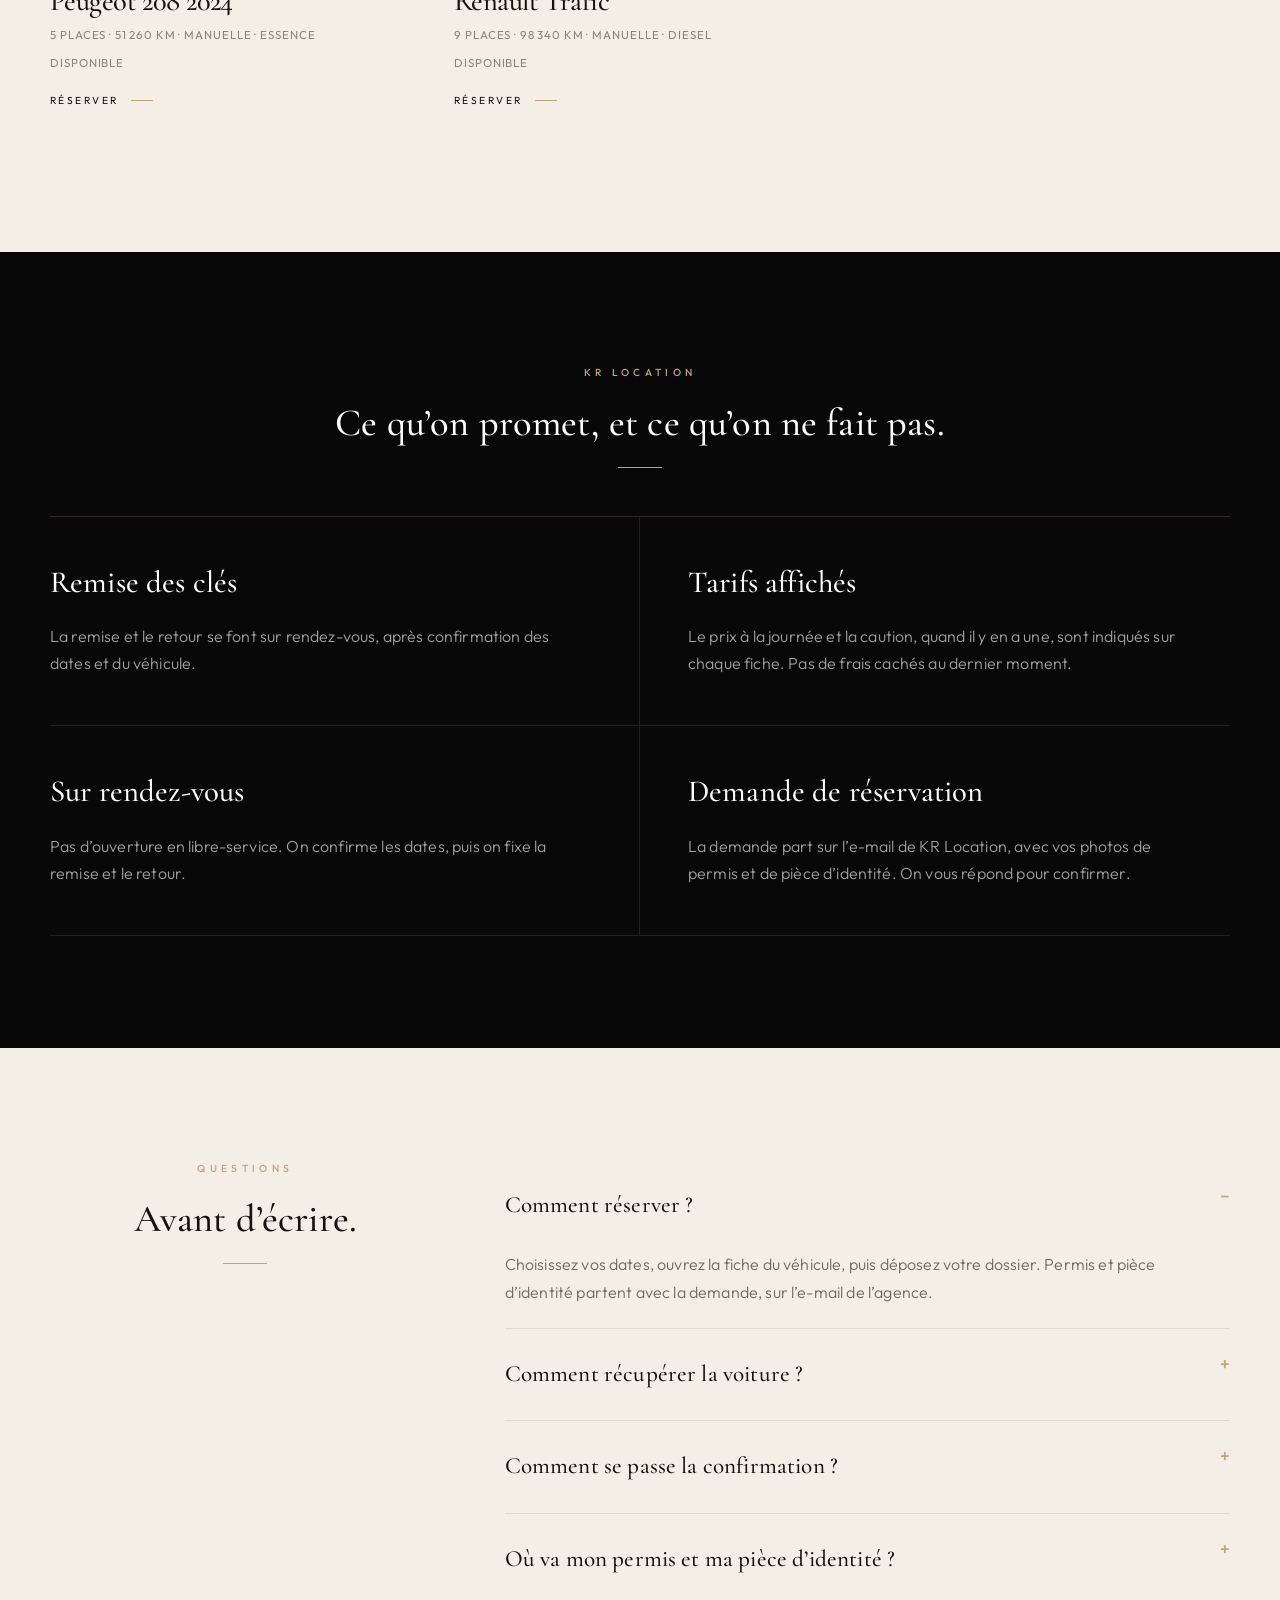
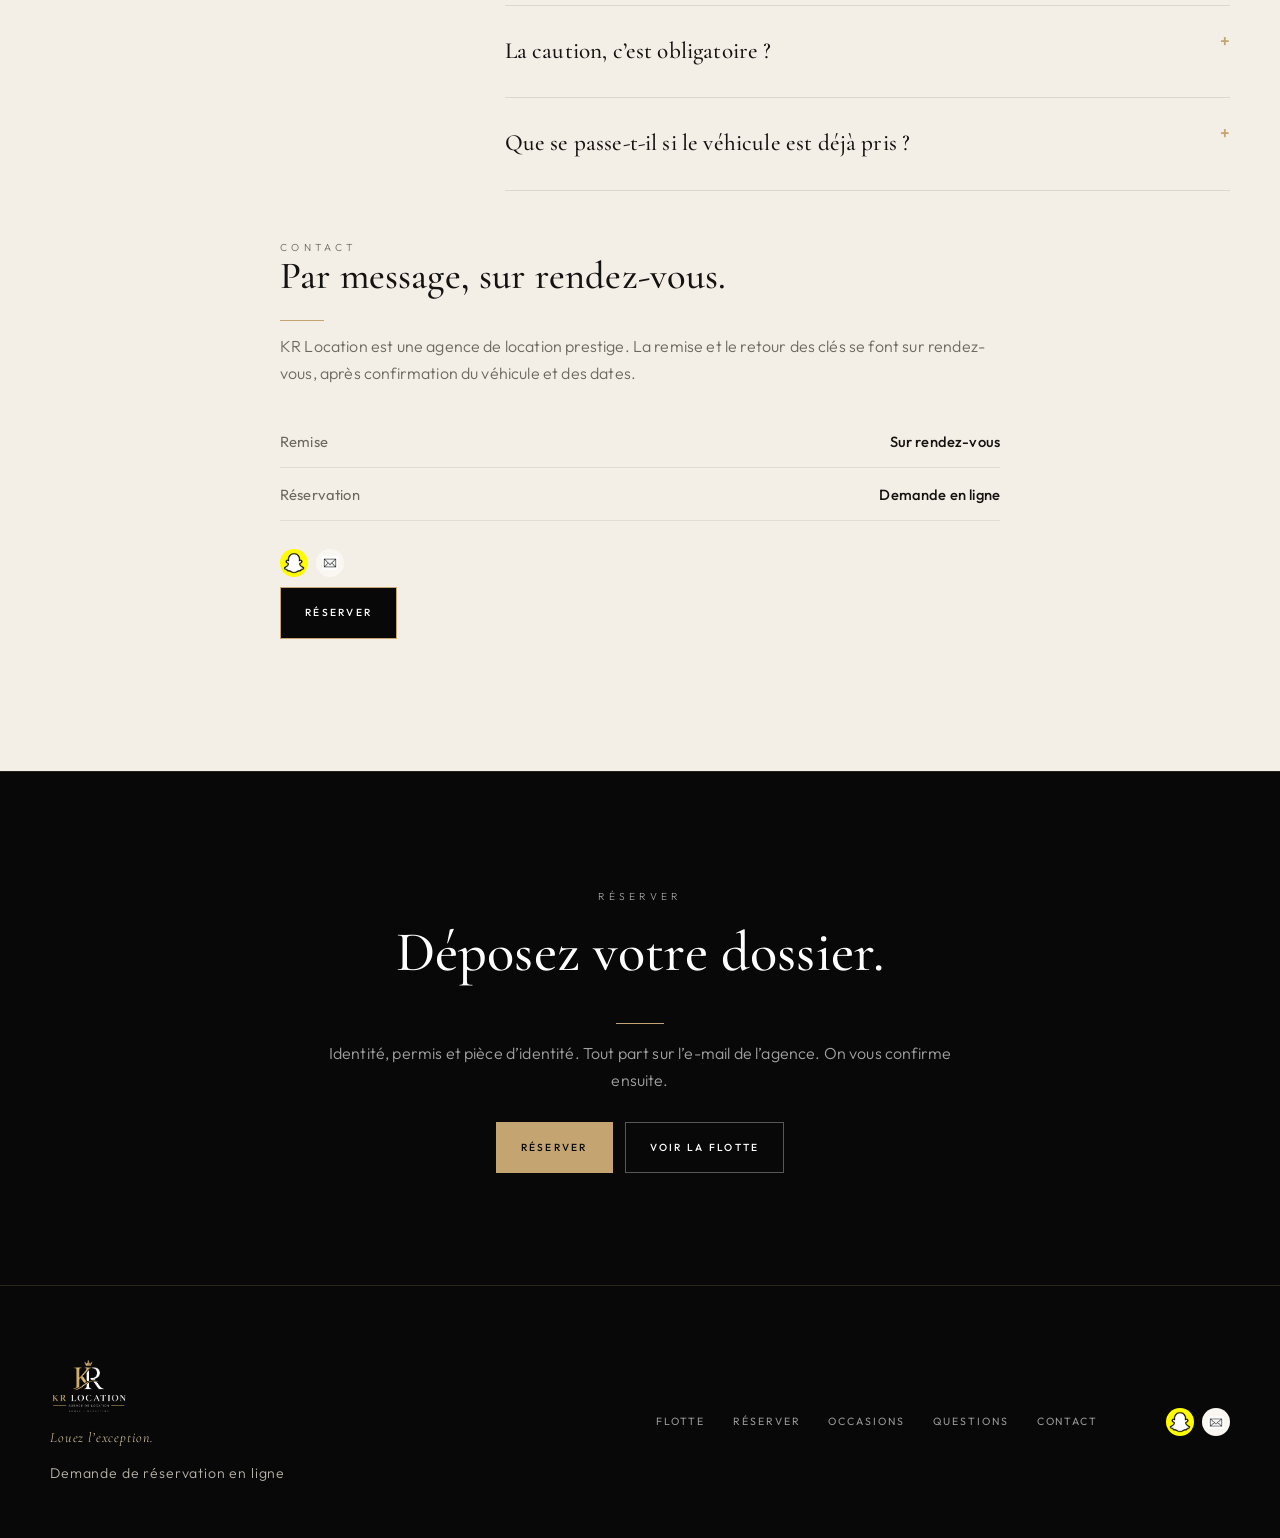
==== commit 969a0801: "Ship the luxury KR Location refresh to GitHub Pages with live booking status and clearer reserve CTA" ====
--- a/index.html
+++ b/index.html
@@ -3,7 +3,7 @@
   <head>
     <meta charset="UTF-8" />
     <meta name="viewport" content="width=device-width, initial-scale=1.0" />
-    <meta name="theme-color" content="#0b0b0b" />
+    <meta name="theme-color" content="#080808" />
     <title>KR Location — Louez l’exception.</title>
     <meta
       name="description"
@@ -15,8 +15,8 @@
       href="https://fonts.googleapis.com/css2?family=Cormorant+Garamond:ital,wght@0,400;0,500;0,600;1,400;1,500;1,600&family=Outfit:wght@300;400;500;600&display=swap"
       rel="stylesheet"
     />
-    <link rel="icon" type="image/png" href="images/logo.png?v=37" />
-    <link rel="stylesheet" href="css/styles.css?v=37" />
+    <link rel="icon" type="image/png" href="images/logo.png?v=51" />
+    <link rel="stylesheet" href="css/styles.css?v=51" />
   </head>
   <body>
     <div class="toast" id="dossierToast" hidden>
@@ -24,14 +24,14 @@
       <span>Permis et pièce d’identité sont arrivés sur l’e-mail de KR Location.</span>
     </div>
     <div class="loader" id="pageLoader" aria-hidden="true">
-      <img src="images/logo.png?v=37" alt="" />
+      <img src="images/logo.png?v=51" alt="" />
       <span class="loader-line"></span>
     </div>
 
     <header class="header" id="siteHeader">
       <div class="wrap header-inner">
         <a class="logo" href="#top">
-          <img src="images/logo.png?v=37" alt="KR Location" />
+          <img src="images/logo-mark.png?v=51" alt="KR Location" />
         </a>
         <nav class="nav" id="siteNav" aria-label="Navigation principale">
           <a href="#flotte">Flotte</a>
@@ -72,6 +72,9 @@
             <li><span>Remise</span><strong>Sur rendez-vous</strong></li>
             <li><span>Réservation</span><strong>Demande en ligne</strong></li>
           </ul>
+          <div class="hero-cta">
+            <a class="btn btn-gold" href="#reserver">Réserver</a>
+          </div>
         </div>
         <form class="datebar" id="reserver" autocomplete="off">
           <p class="datebar-label" id="datebarLabel">Vos dates</p>
@@ -154,7 +157,7 @@
         <div class="wrap">
           <header class="section-head" data-reveal>
             <p class="eyebrow">La flotte</p>
-            <h2>La flotte.</h2>
+            <h2>Chaque voiture a son tarif.</h2>
             <p class="count" id="fleetCount"></p>
           </header>
           <div class="filters" id="filters"></div>
@@ -246,6 +249,7 @@
               <img src="images/email.png" alt="" />
             </a>
           </div>
+          <a class="btn" href="#reserver">Réserver</a>
         </div>
       </div>
     </section>
@@ -257,6 +261,7 @@
         <p>Identité, permis et pièce d’identité. Tout part sur l’e-mail de l’agence. On vous confirme ensuite.</p>
         <div class="cta-actions">
           <button class="btn btn-gold" type="button" id="bookingCta">Réserver</button>
+          <a class="btn btn-light" href="#flotte">Voir la flotte</a>
         </div>
       </div>
     </section>
@@ -264,7 +269,8 @@
     <footer class="footer">
       <div class="wrap footer-grid">
         <div class="footer-brand">
-          <img class="footer-logo" src="images/logo.png?v=37" alt="KR Location" />
+          <img class="footer-logo" src="images/logo-mark.png?v=51" alt="KR Location" />
+          <p class="footer-slogan">Louez l’exception.</p>
           <p>Demande de réservation en ligne</p>
         </div>
         <nav class="footer-nav" aria-label="Pied de page">
@@ -319,7 +325,7 @@
             <div class="calendar" id="modalCalendar"></div>
             <p class="book-note" id="modalBookNote"></p>
             <div class="contact-box">
-              <button class="btn" type="button" id="openBookingBtn">Continuer la réservation</button>
+              <button class="btn" type="button" id="openBookingBtn">Réserver</button>
             </div>
           </div>
         </div>
@@ -507,7 +513,7 @@
       </article>
     </dialog>
 
-    <script src="js/vehicles.js?v=46"></script>
-    <script src="js/app.js?v=38"></script>
+    <script src="js/vehicles.js?v=51"></script>
+    <script src="js/app.js?v=51"></script>
   </body>
 </html>
--- a/css/styles.css
+++ b/css/styles.css
@@ -1,12 +1,13 @@
 :root {
   --gold: #c4a572;
-  --gold-soft: #d8c49a;
-  --ink: #161513;
-  --muted: #6f6a62;
-  --paper: #f4f0ea;
-  --paper-2: #ebe6de;
-  --white: #fffcf8;
-  --black: #0b0b0b;
+  --gold-soft: #e0cfa8;
+  --gold-line: rgba(196, 165, 114, 0.28);
+  --ink: #141311;
+  --muted: #6d6860;
+  --paper: #f3eee6;
+  --paper-2: #ebe4d8;
+  --white: #faf7f2;
+  --black: #080808;
   --serif: "Cormorant Garamond", Georgia, serif;
   --sans: "Outfit", system-ui, sans-serif;
   --ease: cubic-bezier(0.22, 1, 0.36, 1);
@@ -18,6 +19,7 @@
 
 html {
   scroll-behavior: smooth;
+  background: var(--black);
 }
 
 ::selection {
@@ -30,8 +32,9 @@
   font-family: var(--sans);
   color: var(--ink);
   background: var(--paper);
-  line-height: 1.65;
+  line-height: 1.7;
   font-weight: 400;
+  letter-spacing: 0.01em;
   -webkit-font-smoothing: antialiased;
 }
 
@@ -62,7 +65,7 @@
 }
 
 .wrap {
-  width: min(1180px, calc(100% - 56px));
+  width: min(1180px, calc(100% - 64px));
   margin: 0 auto;
 }
 
@@ -79,16 +82,16 @@
 }
 
 .loader img {
-  height: 72px;
+  height: 88px;
   width: auto;
 }
 
 .loader-line {
-  width: 72px;
+  width: 88px;
   height: 1px;
   background: var(--gold);
   transform-origin: left center;
-  animation: load-line 1.1s var(--ease) forwards;
+  animation: load-line 1.4s var(--ease) forwards;
 }
 
 .loader.is-done {
@@ -112,34 +115,63 @@
   left: 0;
   right: 0;
   z-index: 40;
-  background: rgba(11, 11, 11, 0.88);
-  backdrop-filter: blur(18px);
-  border-bottom: 1px solid rgba(196, 165, 114, 0.12);
+  background: rgba(8, 8, 8, 0.72);
+  backdrop-filter: blur(20px);
+  border-bottom: 1px solid rgba(196, 165, 114, 0.14);
+  transition: background 0.45s var(--ease), border-color 0.45s var(--ease);
+}
+
+.header.is-scrolled,
+.header.is-open {
+  background: rgba(8, 8, 8, 0.92);
+  border-bottom-color: rgba(196, 165, 114, 0.22);
 }
 
 .header-inner {
-  display: flex;
+  display: grid;
+  grid-template-columns: 1fr auto 1fr;
   align-items: center;
-  justify-content: space-between;
-  min-height: 72px;
+  min-height: 76px;
   gap: 20px;
+  transition: min-height 0.45s var(--ease);
+}
+
+.header.is-scrolled .header-inner {
+  min-height: 64px;
+}
+
+.logo {
+  justify-self: start;
 }
 
 .logo img {
-  height: 56px;
+  height: 42px;
   width: auto;
+  transition: height 0.45s var(--ease);
+}
+
+.header.is-scrolled .logo img {
+  height: 36px;
 }
 
 .nav {
   display: flex;
   align-items: center;
-  gap: 32px;
+  justify-content: center;
+  gap: 36px;
+}
+
+.header-actions {
+  display: flex;
+  align-items: center;
+  justify-content: flex-end;
+  gap: 14px;
 }
 
 .nav a {
-  color: rgba(255, 255, 255, 0.7);
-  font-size: 0.68rem;
-  letter-spacing: 0.2em;
+  color: rgba(255, 255, 255, 0.62);
+  font-size: 0.66rem;
+  letter-spacing: 0.24em;
   text-transform: uppercase;
   font-weight: 500;
   position: relative;
@@ -167,14 +199,18 @@
   transform: scaleX(1);
 }
 
-.header-actions {
-  display: flex;
-  align-items: center;
-  gap: 14px;
-}
-
 .btn-ghost {
-  display: none;
+  display: inline-flex;
+  background: transparent;
+  color: #fff;
+  border-color: rgba(196, 165, 114, 0.5);
+  padding: 11px 18px;
+}
+
+.btn-ghost:hover {
+  background: var(--gold);
+  color: var(--black);
+  border-color: var(--gold);
 }
 
 .socials {
@@ -257,19 +293,18 @@
   align-items: center;
   color: #fff;
   overflow: hidden;
-  padding: 148px 0 88px;
+  min-height: min(88vh, 920px);
+  padding: 132px 0 88px;
   background:
-    radial-gradient(ellipse 80% 60% at 0% 100%, rgba(196, 165, 114, 0.1), transparent 50%),
-    radial-gradient(ellipse 55% 45% at 100% 0%, rgba(196, 165, 114, 0.14), transparent 46%),
-    #0b0b0b;
+    radial-gradient(ellipse 90% 70% at 18% 20%, rgba(196, 165, 114, 0.1), transparent 48%),
+    radial-gradient(ellipse 60% 50% at 88% 80%, rgba(196, 165, 114, 0.08), transparent 50%),
+    #080808;
 }
 
 .hero-texture {
   position: absolute;
   inset: 0;
-  background-image: radial-gradient(rgba(196, 165, 114, 0.16) 0.8px, transparent 0.8px);
-  background-size: 26px 26px;
-  mask-image: linear-gradient(180deg, rgba(0, 0, 0, 0.45), transparent 78%);
+  background: radial-gradient(ellipse at center, transparent 30%, rgba(0, 0, 0, 0.35) 100%);
   pointer-events: none;
 }
 
@@ -277,22 +312,22 @@
   position: relative;
   z-index: 1;
   display: grid;
-  grid-template-columns: minmax(0, 1.15fr) minmax(280px, 0.85fr);
+  grid-template-columns: minmax(0, 1.15fr) minmax(320px, 0.85fr);
   gap: 72px;
   align-items: center;
-  width: min(1180px, calc(100% - 56px));
+  width: min(1180px, calc(100% - 64px));
 }
 
 .hero-copy {
-  max-width: 38rem;
+  max-width: 40rem;
 }
 
 .eyebrow {
-  margin: 0 0 18px;
+  margin: 0 0 22px;
   color: var(--gold);
-  letter-spacing: 0.34em;
-  text-transform: uppercase;
-  font-size: 0.68rem;
+  letter-spacing: 0.42em;
+  text-transform: uppercase;
+  font-size: 0.64rem;
   font-weight: 500;
 }
 
@@ -304,19 +339,19 @@
 .hero-copy h1::after {
   content: "";
   display: block;
-  width: 56px;
+  width: 72px;
   height: 1px;
-  margin: 22px 0 0;
+  margin: 28px 0 0;
   background: var(--gold);
 }
 
 h1 {
-  margin: 0 0 22px;
+  margin: 0 0 26px;
   font-family: var(--serif);
-  font-size: clamp(3.4rem, 8vw, 6.4rem);
+  font-size: clamp(3.6rem, 8.2vw, 6.6rem);
   font-weight: 500;
-  line-height: 0.9;
-  letter-spacing: -0.035em;
+  line-height: 0.88;
+  letter-spacing: -0.038em;
 }
 
 .hero h1 {
@@ -331,11 +366,12 @@
 }
 
 .hero-lead {
-  margin: 0 0 36px;
-  max-width: 30rem;
-  color: rgba(255, 255, 255, 0.68);
-  font-size: 1.04rem;
+  margin: 0 0 42px;
+  max-width: 32rem;
+  color: rgba(255, 255, 255, 0.64);
+  font-size: 1.08rem;
   font-weight: 300;
+  line-height: 1.75;
   animation: fade-up 1s 0.38s both;
 }
 
@@ -373,6 +409,15 @@
   letter-spacing: 0.04em;
 }
 
+.hero-cta {
+  margin-top: 36px;
+  animation: fade-up 1s 0.58s both;
+}
+
+.hero-cta .btn {
+  min-width: 176px;
+}
+
 @keyframes fade-up {
   from {
     opacity: 0;
@@ -387,16 +432,18 @@
 .datebar {
   display: grid;
   grid-template-columns: 1fr 1fr;
-  gap: 16px;
+  gap: 18px;
   align-items: end;
-  padding: 26px 24px 22px;
-  background: var(--white);
+  padding: 28px 28px 24px;
+  background: rgba(250, 247, 242, 0.96);
   color: var(--ink);
   text-align: left;
-  border: 1px solid rgba(196, 165, 114, 0.28);
+  border: 1px solid rgba(196, 165, 114, 0.3);
   border-top: 2px solid var(--gold);
-  box-shadow: 0 32px 70px rgba(0, 0, 0, 0.34);
+  box-shadow: 0 28px 64px rgba(0, 0, 0, 0.38);
   animation: fade-up 1s 0.56s both;
+  position: relative;
+  backdrop-filter: blur(18px);
 }
 
 .datebar .btn {
@@ -468,13 +515,13 @@
   border: 1px solid var(--gold);
   background: var(--black);
   color: #fff;
-  padding: 15px 22px;
-  letter-spacing: 0.18em;
-  text-transform: uppercase;
-  font-size: 0.66rem;
+  padding: 16px 24px;
+  letter-spacing: 0.22em;
+  text-transform: uppercase;
+  font-size: 0.64rem;
   font-weight: 500;
   cursor: pointer;
-  transition: background 0.3s ease, color 0.3s ease, transform 0.3s var(--ease);
+  transition: background 0.35s ease, color 0.35s ease, transform 0.35s var(--ease), box-shadow 0.35s ease;
   white-space: nowrap;
   display: inline-flex;
   align-items: center;
@@ -488,6 +535,7 @@
 .btn:hover {
   background: var(--gold);
   color: var(--black);
+  box-shadow: 0 12px 32px rgba(196, 165, 114, 0.28);
 }
 
 .btn:disabled {
@@ -497,7 +545,7 @@
 }
 
 .steps {
-  padding: 80px 0;
+  padding: 96px 0;
   background: var(--paper-2);
   border-top: 1px solid rgba(22, 21, 19, 0.05);
 }
@@ -509,32 +557,33 @@
 }
 
 .steps article {
-  padding: 8px 36px 8px 0;
+  padding: 12px 48px 12px 0;
   position: relative;
 }
 
 .steps article:not(:last-child)::after {
   content: "";
   position: absolute;
-  top: 18px;
-  right: 24px;
-  width: 28px;
+  top: 28px;
+  right: 32px;
+  width: 40px;
   height: 1px;
   background: var(--gold);
-  opacity: 0.45;
+  opacity: 0.4;
 }
 
 .steps article span {
-  display: grid;
-  place-items: center;
-  width: 36px;
-  height: 36px;
-  margin-bottom: 22px;
-  border: 1px solid rgba(196, 165, 114, 0.45);
-  border-radius: 50%;
+  display: block;
+  margin-bottom: 28px;
   color: var(--gold);
-  font-size: 0.62rem;
+  font-family: var(--serif);
+  font-size: 1.15rem;
+  font-style: italic;
   letter-spacing: 0.12em;
+  border: 0;
+  width: auto;
+  height: auto;
+  place-items: unset;
 }
 
 .steps h2,
@@ -555,12 +604,21 @@
 }
 
 .catalogue {
-  padding: 104px 0 120px;
+  padding: 120px 0 132px;
 }
 
 .section-head {
   text-align: center;
-  margin-bottom: 40px;
+  margin-bottom: 48px;
+}
+
+.section-head h2::after {
+  content: "";
+  display: block;
+  width: 44px;
+  height: 1px;
+  margin: 22px auto 0;
+  background: var(--gold);
 }
 
 .count {
@@ -576,39 +634,40 @@
   display: flex;
   justify-content: center;
   flex-wrap: wrap;
-  gap: 8px;
-  margin-bottom: 56px;
+  gap: 10px;
+  margin-bottom: 64px;
 }
 
 .filters button {
-  border: 1px solid rgba(196, 165, 114, 0.18);
+  border: 0;
+  border-bottom: 1px solid transparent;
   background: transparent;
-  padding: 10px 20px;
+  padding: 8px 14px 10px;
   color: var(--muted);
   cursor: pointer;
-  font-size: 0.7rem;
+  font-size: 0.68rem;
   font-weight: 500;
-  letter-spacing: 0.16em;
-  text-transform: uppercase;
-  border-radius: 999px;
-  transition: color 0.25s ease, border-color 0.25s ease, background 0.25s ease;
+  letter-spacing: 0.2em;
+  text-transform: uppercase;
+  border-radius: 0;
+  transition: color 0.25s ease, border-color 0.25s ease;
 }
 
 .filters button:hover {
   color: var(--ink);
-  border-color: rgba(196, 165, 114, 0.5);
+  border-color: rgba(196, 165, 114, 0.4);
 }
 
 .filters button.active {
-  color: var(--black);
-  background: var(--gold);
-  border-color: var(--gold);
+  color: var(--ink);
+  background: transparent;
+  border-bottom-color: var(--gold);
 }
 
 .grid {
   display: grid;
   grid-template-columns: repeat(3, 1fr);
-  gap: 48px 28px;
+  gap: 56px 32px;
 }
 
 .card {
@@ -617,19 +676,48 @@
   display: flex;
   flex-direction: column;
   min-width: 0;
+  transition: transform 0.45s var(--ease);
+}
+
+.card:hover {
+  transform: translateY(-6px);
+}
+
+.card.is-featured {
+  grid-column: 1 / -1;
+  display: grid;
+  grid-template-columns: 1.5fr 0.8fr;
+  gap: 0 48px;
+  align-items: center;
+  padding-bottom: 56px;
+  margin-bottom: 12px;
+  border-bottom: 1px solid var(--gold-line);
+}
+
+.card.is-featured:hover {
+  transform: none;
+}
+
+.card.is-featured .body {
+  align-content: center;
 }
 
 .card .media {
   position: relative;
   overflow: hidden;
-  background: #111;
-  margin-bottom: 18px;
-  aspect-ratio: 4 / 3;
-  transition: box-shadow 0.4s var(--ease);
+  background: #0c0c0c;
+  margin-bottom: 20px;
+  aspect-ratio: 16 / 10;
+  transition: box-shadow 0.5s var(--ease);
+}
+
+.card.is-featured .media {
+  aspect-ratio: 16 / 9;
+  margin-bottom: 0;
 }
 
 .card:hover .media {
-  box-shadow: inset 0 0 0 1px rgba(196, 165, 114, 0.55);
+  box-shadow: inset 0 0 0 1px rgba(196, 165, 114, 0.7);
 }
 
 .card .media::before {
@@ -651,18 +739,19 @@
 
 .price-badge {
   position: absolute;
-  left: 12px;
-  bottom: 12px;
+  left: 14px;
+  bottom: 14px;
   z-index: 3;
   pointer-events: none;
   margin: 0;
   display: flex;
   align-items: baseline;
-  gap: 6px;
-  padding: 8px 11px;
-  background: rgba(11, 11, 11, 0.72);
+  gap: 7px;
+  padding: 9px 13px;
+  background: rgba(8, 8, 8, 0.72);
   color: #fff;
-  backdrop-filter: blur(10px);
+  backdrop-filter: blur(14px);
+  border: 1px solid rgba(196, 165, 114, 0.22);
 }
 
 .price-badge em {
@@ -711,6 +800,11 @@
   color: #fff6ee;
 }
 
+.status-badge.is-soon {
+  background: var(--gold);
+  color: var(--black);
+}
+
 .card .media img {
   width: 100%;
   height: 100%;
@@ -728,7 +822,7 @@
 }
 
 .card:hover .media img {
-  transform: scale(1.07);
+  transform: scale(1.045);
 }
 
 .card:hover .more {
@@ -737,7 +831,11 @@
 
 .card .body {
   display: grid;
-  gap: 7px;
+  gap: 8px;
+}
+
+.card.is-featured .body {
+  padding: 8px 0 4px;
 }
 
 .tag {
@@ -753,9 +851,16 @@
 .sheet-body h3 {
   margin: 0;
   font-family: var(--serif);
-  font-size: 1.7rem;
+  font-size: 1.78rem;
   font-weight: 500;
-  line-height: 1.1;
+  line-height: 1.08;
+  letter-spacing: -0.02em;
+}
+
+.card.is-featured h3 {
+  font-size: clamp(2.4rem, 4.4vw, 3.8rem);
+  line-height: 0.96;
+  letter-spacing: -0.035em;
 }
 
 .km {
@@ -798,14 +903,14 @@
 }
 
 .more {
-  margin-top: 10px;
+  margin-top: 12px;
   color: var(--ink);
-  font-size: 0.68rem;
-  letter-spacing: 0.2em;
+  font-size: 0.64rem;
+  letter-spacing: 0.24em;
   text-transform: uppercase;
   display: inline-flex;
   align-items: center;
-  gap: 10px;
+  gap: 12px;
 }
 
 .more::after {
@@ -820,12 +925,39 @@
   width: 36px;
 }
 
+.card.is-featured .more {
+  margin-top: 24px;
+  border: 1px solid var(--gold);
+  background: var(--black);
+  color: #fff;
+  padding: 14px 20px;
+  gap: 0;
+}
+
+.card.is-featured .more::after {
+  display: none;
+}
+
+.card.is-featured:hover .more {
+  background: var(--gold);
+  color: var(--black);
+}
+
 .agency {
-  padding: 0 0 120px;
+  padding: 0 0 132px;
 }
 
 .agency-grid {
-  max-width: 640px;
+  max-width: 720px;
+}
+
+.agency-copy h2::after {
+  content: "";
+  display: block;
+  width: 44px;
+  height: 1px;
+  margin: 22px 0 0;
+  background: var(--gold);
 }
 
 .agency-copy ul {
@@ -849,6 +981,11 @@
   font-weight: 500;
 }
 
+.agency-copy .btn {
+  margin-top: 10px;
+  width: max-content;
+}
+
 #flotte,
 #contact,
 #reserver,
@@ -860,8 +997,16 @@
 .footer {
   background: var(--black);
   color: #b7b2a8;
-  padding: 56px 0 44px;
-  border-top: 1px solid rgba(196, 165, 114, 0.16);
+  padding: 72px 0 52px;
+  border-top: 1px solid rgba(196, 165, 114, 0.18);
+}
+
+.footer-slogan {
+  font-family: var(--serif);
+  font-style: italic;
+  font-size: 1.45rem;
+  color: var(--gold-soft);
+  letter-spacing: 0;
 }
 
 .footer-grid {
@@ -877,7 +1022,7 @@
 }
 
 .footer-logo {
-  height: 72px;
+  height: 56px;
   width: auto;
 }
 
@@ -914,8 +1059,8 @@
 }
 
 .modal::backdrop {
-  background: rgba(11, 11, 11, 0.78);
-  backdrop-filter: blur(10px);
+  background: rgba(8, 8, 8, 0.82);
+  backdrop-filter: blur(14px);
 }
 
 .modal[open] .sheet {
@@ -940,6 +1085,7 @@
   position: relative;
   max-height: calc(100vh - 32px);
   overflow: auto;
+  box-shadow: 0 40px 90px rgba(0, 0, 0, 0.45);
 }
 
 .sheet-media {
@@ -1022,7 +1168,7 @@
   right: 14px;
   width: 42px;
   height: 42px;
-  border: 0;
+  border: 1px solid rgba(196, 165, 114, 0.28);
   background: var(--white);
   cursor: pointer;
   z-index: 3;
@@ -1098,7 +1244,7 @@
 }
 
 .sheet-body {
-  padding: 36px 32px 32px;
+  padding: 40px 36px 36px;
 }
 
 .modal-status {
@@ -1115,6 +1261,10 @@
 
 .modal-status.is-out {
   color: #8a4b3a;
+}
+
+.modal-status.is-soon {
+  color: var(--gold);
 }
 
 .sheet-body ul {
@@ -1283,7 +1433,7 @@
   position: relative;
   max-height: calc(100vh - 32px);
   overflow: auto;
-  padding: 40px 40px 36px;
+  padding: 48px 48px 40px;
 }
 
 .booking-head {
@@ -1306,9 +1456,10 @@
 
 .booking-kicker {
   margin: 28px 0 14px;
-  letter-spacing: 0.16em;
-  text-transform: uppercase;
-  font-size: 0.68rem;
+  letter-spacing: 0.2em;
+  text-transform: uppercase;
+  font-size: 0.64rem;
+  color: var(--gold);
 }
 
 .booking-grid {
@@ -1335,7 +1486,7 @@
   font-size: 0.64rem;
   letter-spacing: 0.16em;
   text-transform: uppercase;
-  color: var(--muted);
+  color: #5a554d;
 }
 
 .field input,
@@ -1507,23 +1658,23 @@
 
 .ticker {
   background: var(--black);
-  color: var(--gold);
+  color: var(--gold-soft);
   overflow: hidden;
-  border-top: 1px solid rgba(196, 165, 114, 0.18);
-  border-bottom: 1px solid rgba(196, 165, 114, 0.18);
-  padding: 16px 0;
+  border-top: 1px solid rgba(196, 165, 114, 0.16);
+  border-bottom: 1px solid rgba(196, 165, 114, 0.16);
+  padding: 14px 0;
 }
 
 .ticker-track {
   display: flex;
   align-items: center;
-  gap: 40px;
+  gap: 44px;
   width: max-content;
-  animation: ticker 42s linear infinite;
+  animation: ticker 52s linear infinite;
 }
 
 .ticker-track span {
-  font-size: 0.68rem;
+  font-size: 0.62rem;
   letter-spacing: 0.28em;
   text-transform: uppercase;
   white-space: nowrap;
@@ -1531,7 +1682,7 @@
 
 .ticker-track span::after {
   content: "·";
-  margin-left: 40px;
+  margin-left: 44px;
   color: rgba(196, 165, 114, 0.4);
 }
 
@@ -1549,7 +1700,7 @@
 .cta {
   background: var(--black);
   color: #fff;
-  padding: 96px 0;
+  padding: 112px 0;
 }
 
 .section-head.is-dark h2 {
@@ -1559,38 +1710,53 @@
 .occasions-grid,
 .promises-grid {
   display: grid;
-  grid-template-columns: repeat(4, 1fr);
-  gap: 24px;
+  grid-template-columns: 1fr 1fr;
+  gap: 0;
+  border-top: 1px solid rgba(196, 165, 114, 0.22);
 }
 
 .occasions-grid article,
 .promises-grid article {
-  padding: 28px 24px;
-  border: 1px solid rgba(196, 165, 114, 0.38);
-  min-height: 220px;
-  transition: border-color 0.35s var(--ease), transform 0.35s var(--ease), background 0.35s var(--ease);
+  padding: 40px 40px 48px 0;
+  border: 0;
+  border-bottom: 1px solid rgba(196, 165, 114, 0.16);
+  min-height: 0;
+  transition: background 0.4s var(--ease), transform 0.4s var(--ease);
+}
+
+.occasions-grid article:nth-child(odd),
+.promises-grid article:nth-child(odd) {
+  padding-right: 48px;
+  border-right: 1px solid rgba(196, 165, 114, 0.16);
+}
+
+.occasions-grid article:nth-child(even),
+.promises-grid article:nth-child(even) {
+  padding-left: 48px;
 }
 
 .occasions-grid article:hover,
 .promises-grid article:hover {
-  border-color: var(--gold);
-  background: rgba(196, 165, 114, 0.06);
-  transform: translateY(-4px);
+  border-color: rgba(196, 165, 114, 0.16);
+  background: transparent;
+  transform: none;
 }
 
 .occasions-grid span {
   display: block;
   margin-bottom: 22px;
   color: var(--gold);
-  font-size: 0.64rem;
-  letter-spacing: 0.28em;
+  font-family: var(--serif);
+  font-size: 0.95rem;
+  font-style: italic;
+  letter-spacing: 0.16em;
 }
 
 .occasions-grid h3,
 .promises-grid h3 {
-  margin: 0 0 12px;
+  margin: 0 0 14px;
   font-family: var(--serif);
-  font-size: 1.55rem;
+  font-size: clamp(1.7rem, 2.4vw, 2.15rem);
   font-weight: 500;
 }
 
@@ -1603,13 +1769,13 @@
 }
 
 .faq {
-  padding: 96px 0 40px;
+  padding: 112px 0 48px;
 }
 
 .faq-layout {
   display: grid;
   grid-template-columns: 0.7fr 1.3fr;
-  gap: 56px;
+  gap: 64px;
   align-items: start;
 }
 
@@ -1625,9 +1791,9 @@
 .faq summary {
   cursor: pointer;
   list-style: none;
-  padding: 22px 0;
+  padding: 26px 0;
   font-family: var(--serif);
-  font-size: 1.35rem;
+  font-size: 1.45rem;
   font-weight: 500;
   display: flex;
   justify-content: space-between;
@@ -1658,13 +1824,13 @@
 }
 
 .cta {
-  padding: 88px 0;
+  padding: 108px 0;
   border-top: 1px solid rgba(196, 165, 114, 0.16);
 }
 
 .cta-inner {
   text-align: center;
-  max-width: 40rem;
+  max-width: 42rem;
   padding: 8px 0 4px;
 }
 
@@ -1673,14 +1839,14 @@
   display: block;
   width: 48px;
   height: 1px;
-  margin: 18px auto 0;
+  margin: 22px auto 0;
   background: var(--gold);
 }
 
 .cta-inner h2 {
-  margin: 0 0 14px;
+  margin: 0 0 16px;
   font-family: var(--serif);
-  font-size: clamp(2rem, 4vw, 3.2rem);
+  font-size: clamp(2.2rem, 4.4vw, 3.6rem);
   font-weight: 500;
   color: #fff;
 }
@@ -1698,6 +1864,12 @@
   color: var(--black);
 }
 
+.btn-light {
+  background: transparent;
+  color: #fff;
+  border-color: rgba(255, 255, 255, 0.32);
+}
+
 .btn-gold:hover {
   background: var(--white);
   color: var(--black);
@@ -1716,7 +1888,19 @@
   }
 
   .btn-ghost {
-    display: none;
+    display: inline-flex;
+    padding: 9px 14px;
+    font-size: 0.58rem;
+  }
+
+  .header-inner {
+    display: flex;
+    justify-content: space-between;
+  }
+
+  .hero {
+    min-height: 0;
+    padding: 136px 0 72px;
   }
 
   .hero-layout,
@@ -1730,6 +1914,31 @@
     grid-template-columns: 1fr 1fr;
   }
 
+  .card.is-featured {
+    grid-template-columns: 1fr;
+    gap: 22px 0;
+    padding-bottom: 32px;
+  }
+
+  .occasions-grid article:nth-child(odd),
+  .promises-grid article:nth-child(odd),
+  .occasions-grid article:nth-child(even),
+  .promises-grid article:nth-child(even) {
+    padding: 28px 20px 32px 0;
+    border-right: 0;
+  }
+
+  .occasions-grid article:nth-child(odd),
+  .promises-grid article:nth-child(odd) {
+    padding-right: 24px;
+    border-right: 1px solid rgba(196, 165, 114, 0.16);
+  }
+
+  .occasions-grid article:nth-child(even),
+  .promises-grid article:nth-child(even) {
+    padding-left: 24px;
+  }
+
   .booking-sheet {
     padding: 32px 24px 28px;
   }
@@ -1760,16 +1969,25 @@
     display: block;
   }
 
+  .header-inner {
+    display: flex;
+    justify-content: space-between;
+  }
+
+  .header-actions .socials {
+    display: none;
+  }
+
   .nav {
     position: absolute;
-    top: 72px;
+    top: 100%;
     left: 0;
     right: 0;
     display: none;
     flex-direction: column;
     gap: 0;
     padding: 12px 18px 20px;
-    background: rgba(11, 11, 11, 0.97);
+    background: rgba(8, 8, 8, 0.97);
     border-bottom: 1px solid rgba(196, 165, 114, 0.12);
   }
 
@@ -1787,7 +2005,8 @@
   }
 
   .hero {
-    padding: 118px 0 48px;
+    min-height: 0;
+    padding: 124px 0 56px;
   }
 
   .hero-layout,
@@ -1822,6 +2041,14 @@
     padding: 64px 0 80px;
   }
 
+  .occasions-grid article:nth-child(odd),
+  .promises-grid article:nth-child(odd),
+  .occasions-grid article:nth-child(even),
+  .promises-grid article:nth-child(even) {
+    padding: 28px 0 32px;
+    border-right: 0;
+  }
+
   .steps article {
     padding-right: 0;
   }
@@ -1852,8 +2079,9 @@
   .btn-ghost {
     display: inline-flex;
     align-items: center;
-    padding: 10px 16px;
+    padding: 11px 18px;
     font-size: 0.62rem;
+    letter-spacing: 0.2em;
   }
 }
 
@@ -1917,12 +2145,14 @@
   display: grid;
   place-items: center;
   flex: 0 0 auto;
-  width: 28px;
-  height: 28px;
+  width: 30px;
+  height: 30px;
   border: 1px solid rgba(196, 165, 114, 0.45);
   border-radius: 50%;
   color: var(--gold);
-  font-size: 0.58rem;
+  font-family: var(--serif);
+  font-size: 0.72rem;
+  font-style: italic;
 }
 
 .booking-steps li.is-on {
@@ -1967,6 +2197,7 @@
   padding: 0;
   list-style: none;
   border: 1px solid rgba(196, 165, 114, 0.28);
+  background: rgba(196, 165, 114, 0.04);
 }
 
 .booking-send-recap li {
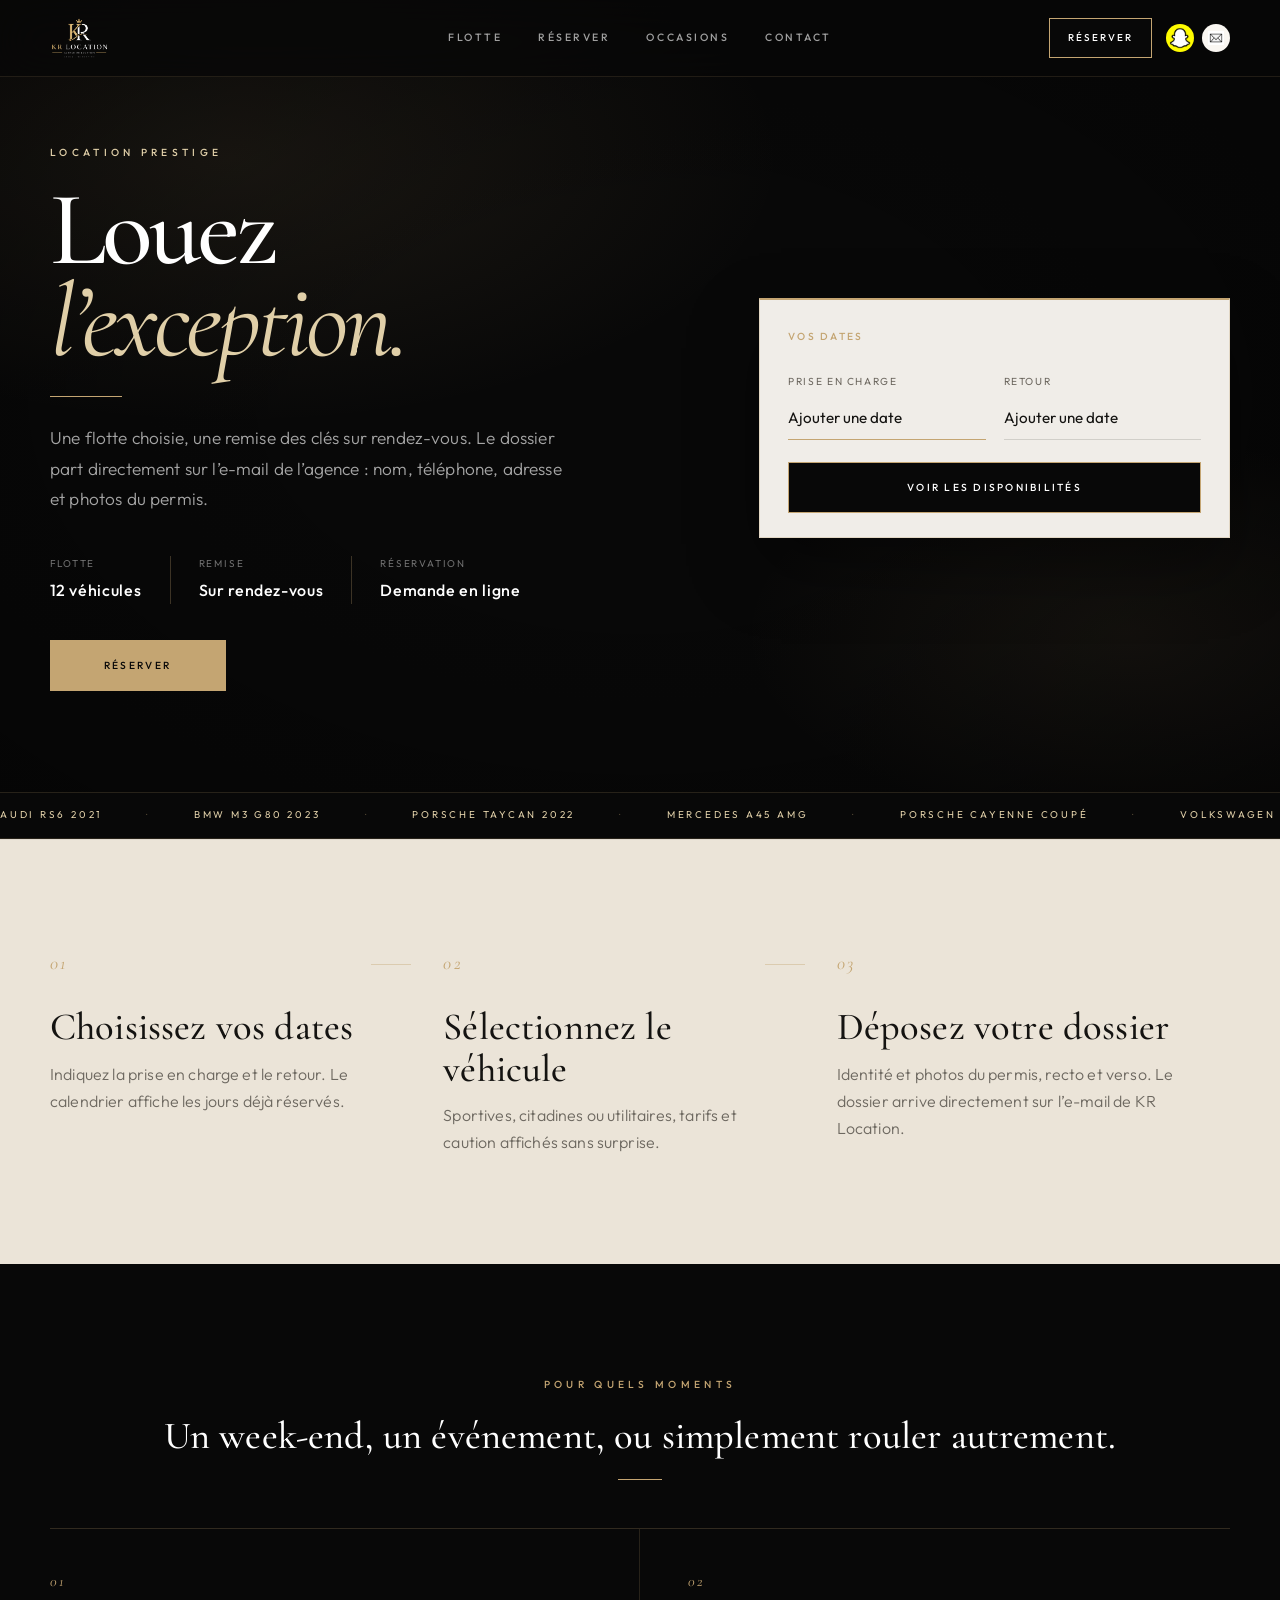
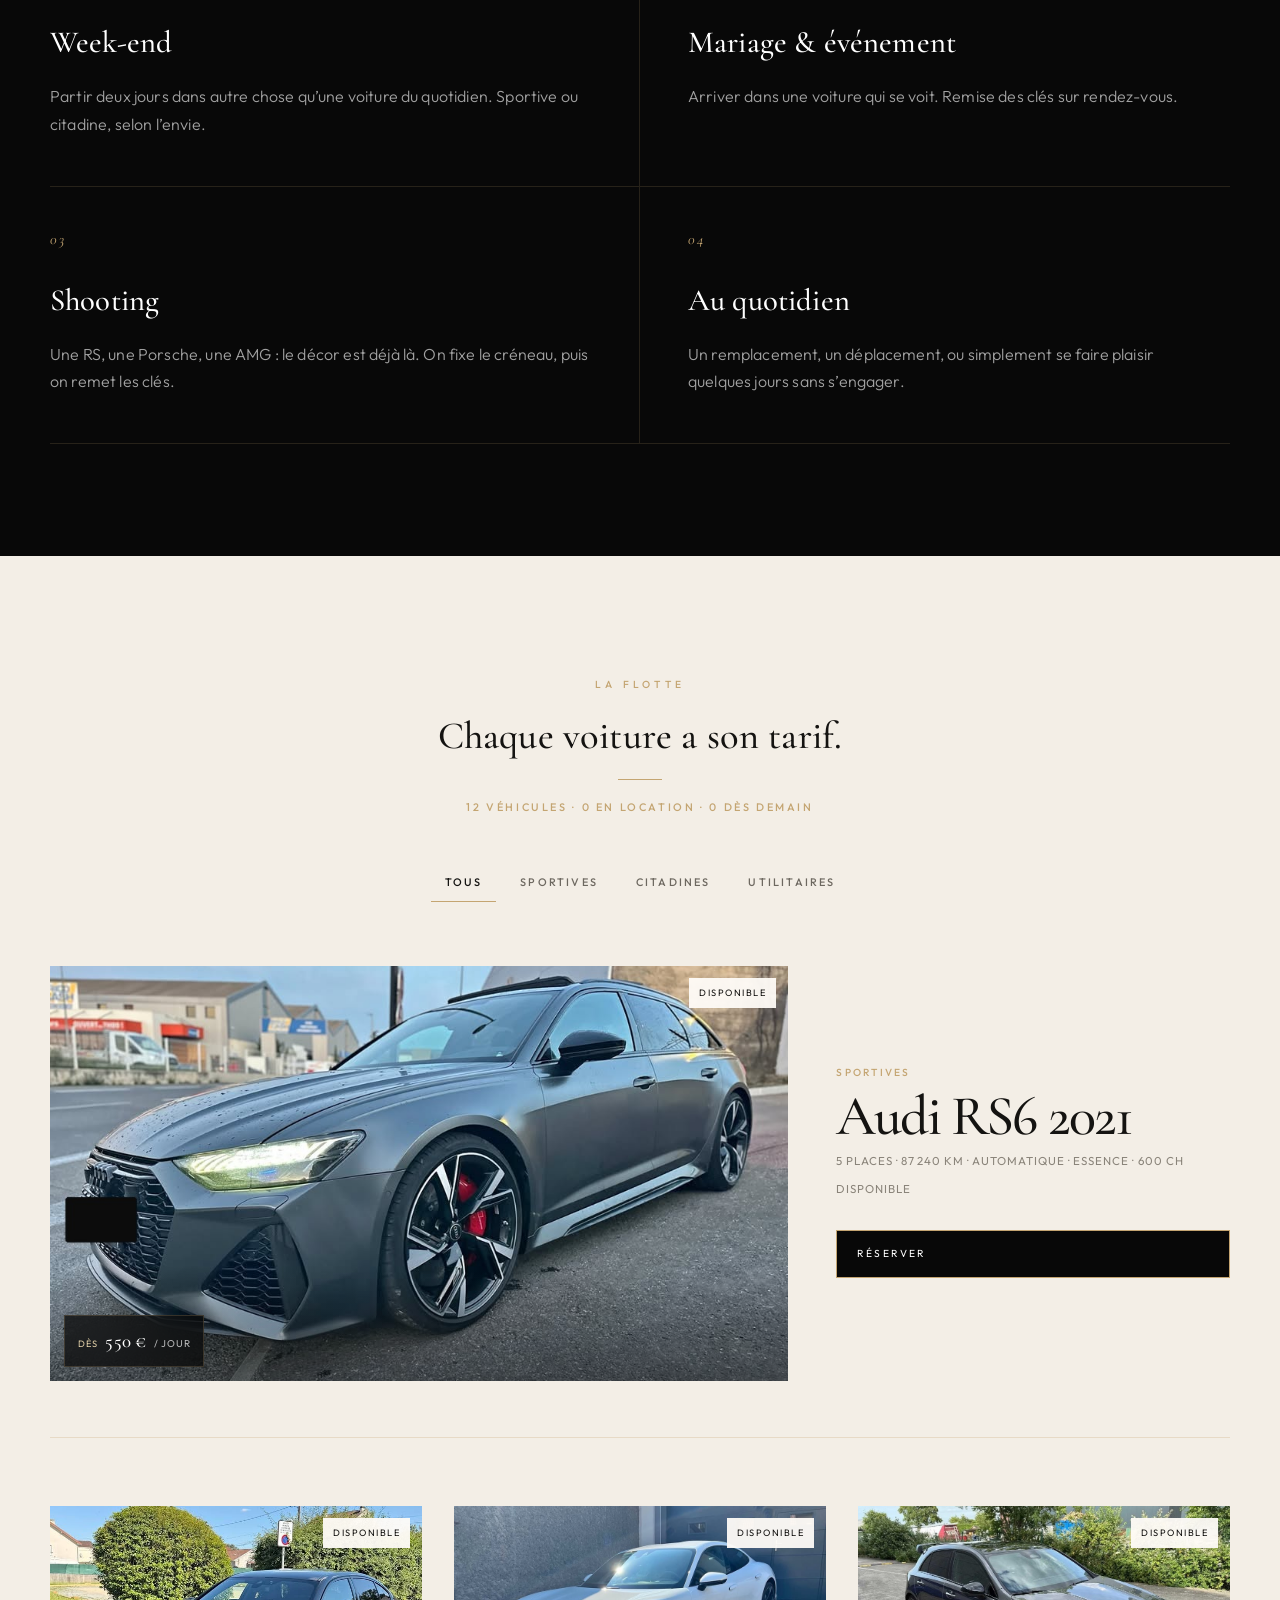
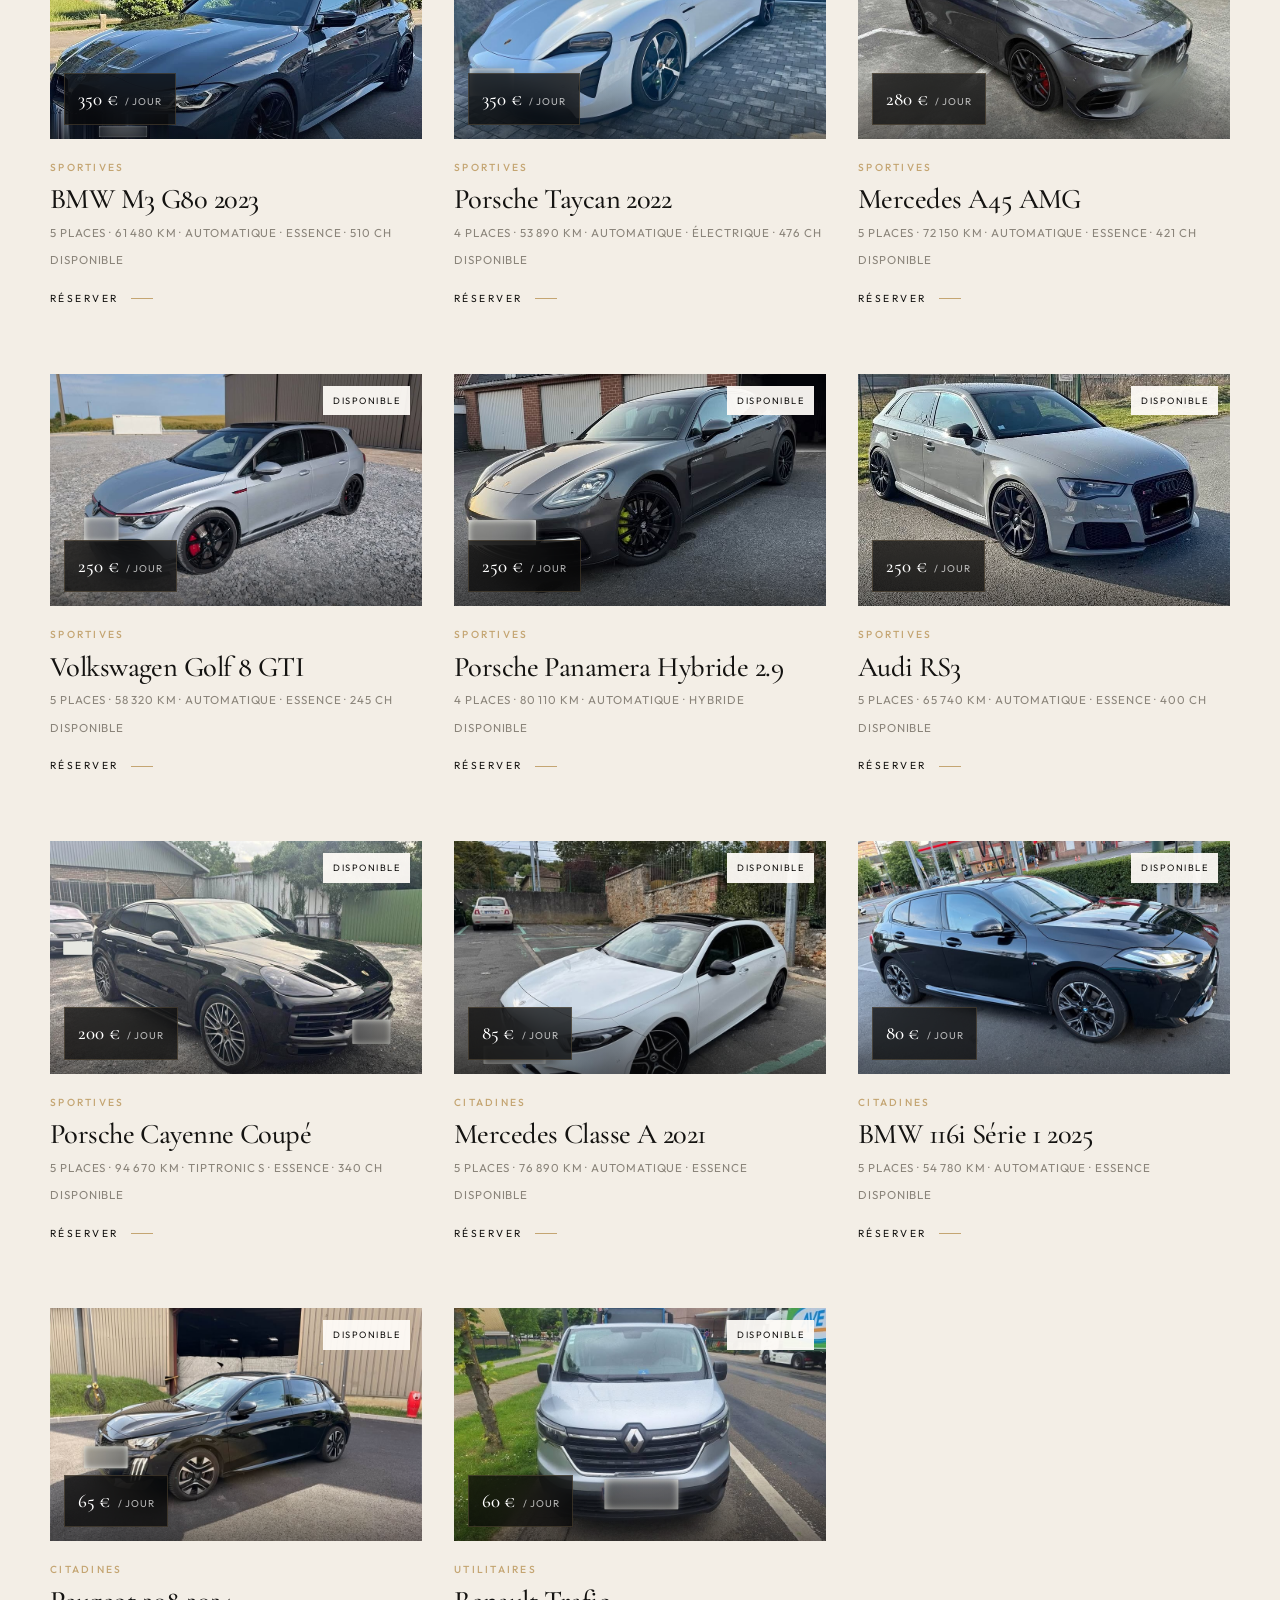
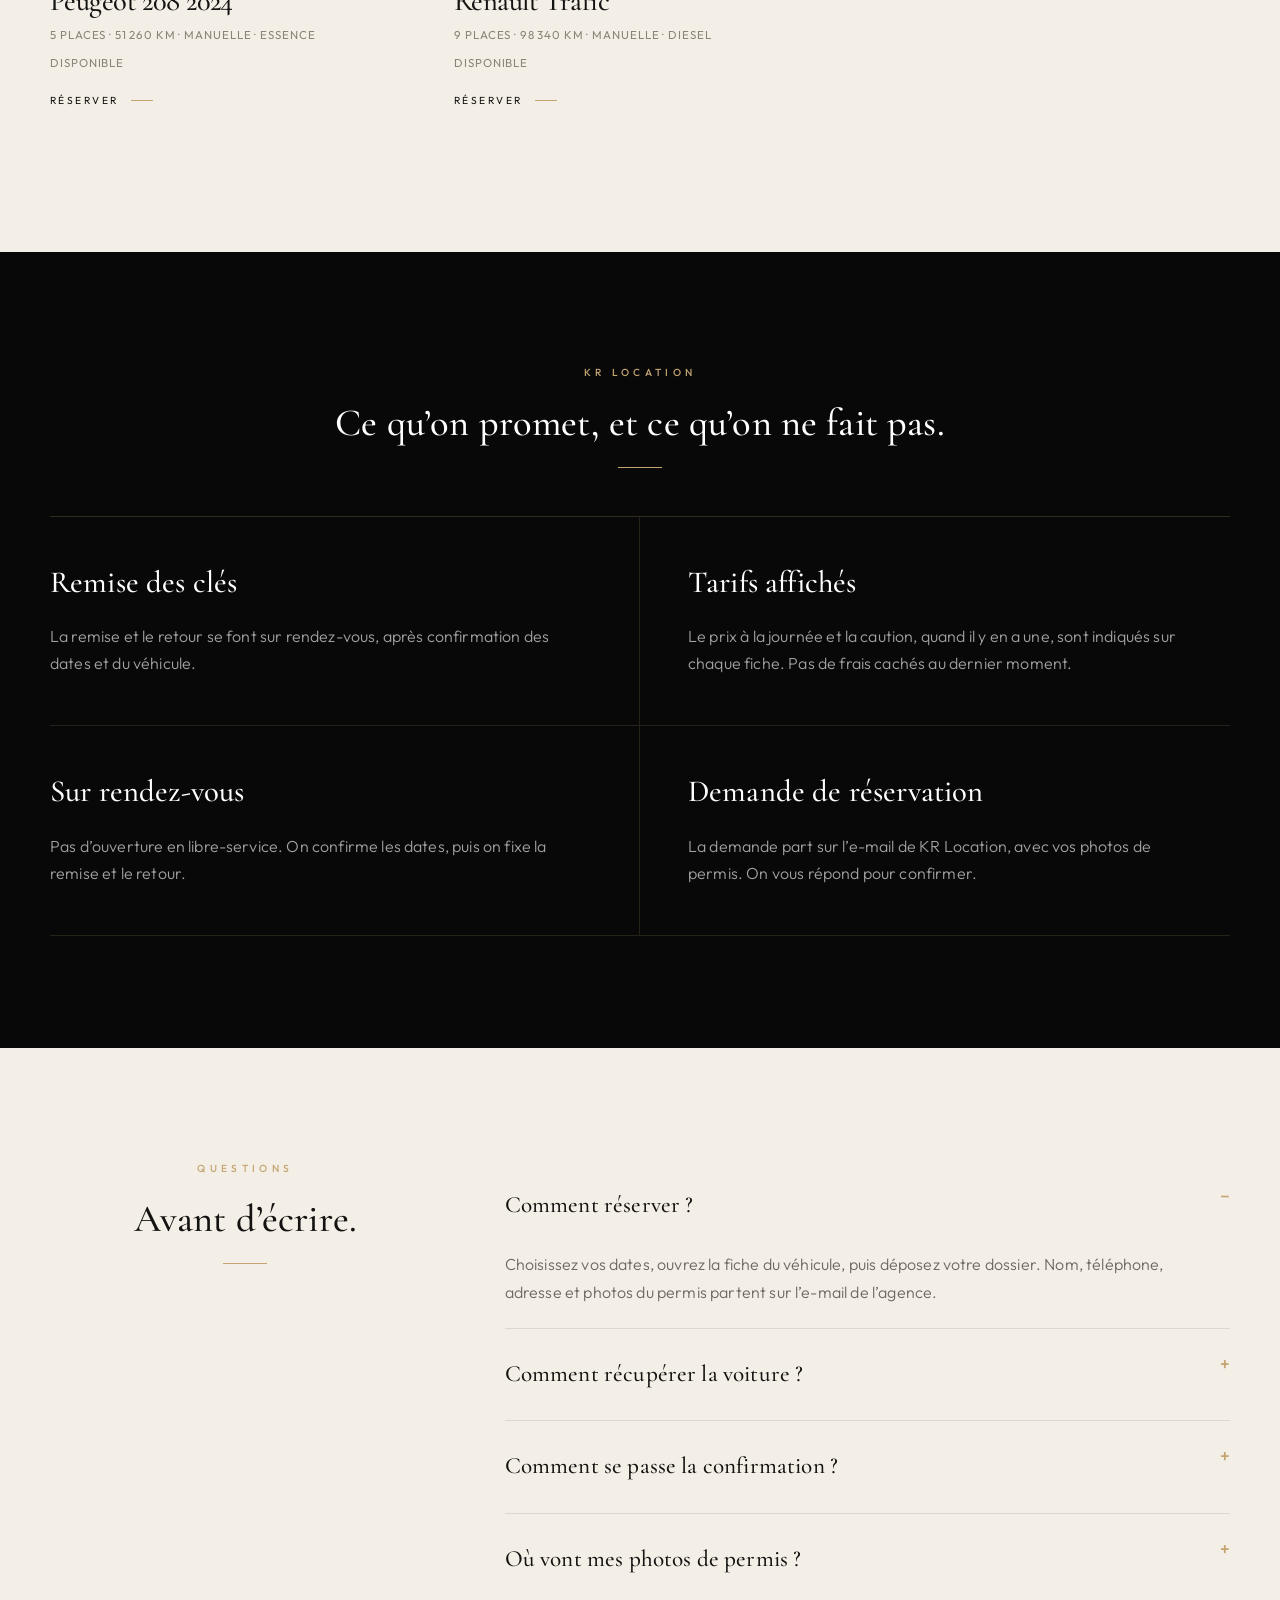
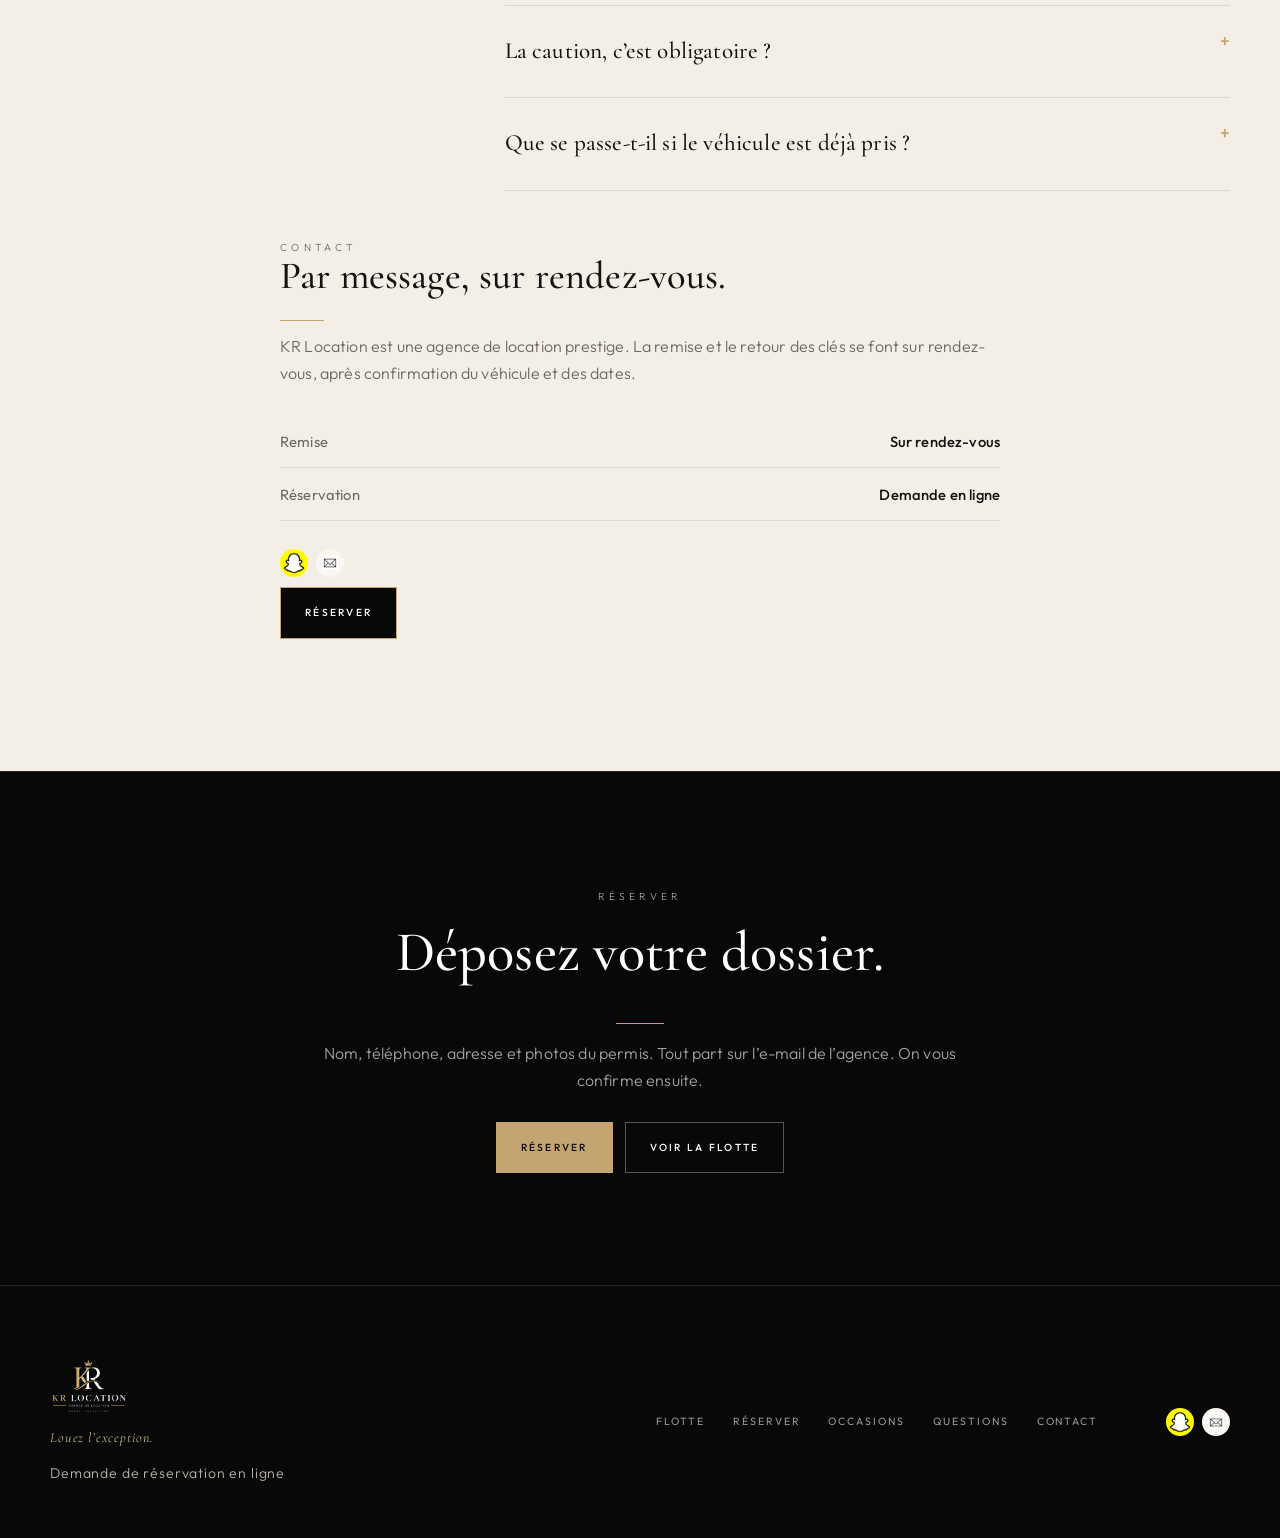
==== commit 3ef74044: "Simplify the booking dossier to name, phone, address, and license photos emailed to KR Location. Co-" ====
--- a/index.html
+++ b/index.html
@@ -7,7 +7,7 @@
     <title>KR Location — Louez l’exception.</title>
     <meta
       name="description"
-      content="Location de voitures prestige. Dossier en ligne avec permis et pièce d’identité, envoyé sur l’e-mail de KR Location. Remise des clés sur rendez-vous."
+      content="Location de voitures prestige. Dossier en ligne : nom, téléphone, adresse et photos du permis, envoyé sur l’e-mail de KR Location. Remise des clés sur rendez-vous."
     />
     <link rel="preconnect" href="https://fonts.googleapis.com" />
     <link rel="preconnect" href="https://fonts.gstatic.com" crossorigin />
@@ -16,12 +16,12 @@
       rel="stylesheet"
     />
     <link rel="icon" type="image/png" href="images/logo.png?v=51" />
-    <link rel="stylesheet" href="css/styles.css?v=51" />
+    <link rel="stylesheet" href="css/styles.css?v=53" />
   </head>
   <body>
     <div class="toast" id="dossierToast" hidden>
       <strong>Dossier reçu.</strong>
-      <span>Permis et pièce d’identité sont arrivés sur l’e-mail de KR Location.</span>
+      <span>Nom, téléphone, adresse et photos du permis sont arrivés sur l’e-mail de KR Location.</span>
     </div>
     <div class="loader" id="pageLoader" aria-hidden="true">
       <img src="images/logo.png?v=51" alt="" />
@@ -65,7 +65,7 @@
           <h1>Louez<br /><em>l’exception.</em></h1>
           <p class="hero-lead">
             Une flotte choisie, une remise des clés sur rendez-vous.
-            Le dossier part directement sur l’e-mail de l’agence, avec permis et pièce d’identité.
+            Le dossier part directement sur l’e-mail de l’agence : nom, téléphone, adresse et photos du permis.
           </p>
           <ul class="hero-facts">
             <li><span>Flotte</span><strong id="heroFleet"></strong></li>
@@ -116,7 +116,7 @@
         <article data-reveal>
           <span>03</span>
           <h2>Déposez votre dossier</h2>
-          <p>Identité, photos du permis et de la pièce. Le dossier arrive directement sur l’e-mail de KR Location.</p>
+          <p>Identité et photos du permis, recto et verso. Le dossier arrive directement sur l’e-mail de KR Location.</p>
         </article>
       </div>
     </section>
@@ -187,7 +187,7 @@
           </article>
           <article data-reveal>
             <h3>Demande de réservation</h3>
-            <p>La demande part sur l’e-mail de KR Location, avec vos photos de permis et de pièce d’identité. On vous répond pour confirmer.</p>
+            <p>La demande part sur l’e-mail de KR Location, avec vos photos de permis. On vous répond pour confirmer.</p>
           </article>
         </div>
       </div>
@@ -202,7 +202,7 @@
         <div class="faq-list" data-reveal>
           <details open>
             <summary>Comment réserver ?</summary>
-            <p>Choisissez vos dates, ouvrez la fiche du véhicule, puis déposez votre dossier. Permis et pièce d’identité partent avec la demande, sur l’e-mail de l’agence.</p>
+            <p>Choisissez vos dates, ouvrez la fiche du véhicule, puis déposez votre dossier. Nom, téléphone, adresse et photos du permis partent sur l’e-mail de l’agence.</p>
           </details>
           <details>
             <summary>Comment récupérer la voiture ?</summary>
@@ -213,8 +213,8 @@
             <p>Après le dossier, on vous écrit pour valider les dates et fixer la remise des clés.</p>
           </details>
           <details>
-            <summary>Où va mon permis et ma pièce d’identité ?</summary>
-            <p>Ils sont envoyés avec le formulaire, en pièce jointe, sur l’e-mail de KR Location. Uniquement pour traiter la demande.</p>
+            <summary>Où vont mes photos de permis ?</summary>
+            <p>Elles sont envoyées avec le formulaire, en pièce jointe, sur l’e-mail de KR Location. Uniquement pour traiter la demande.</p>
           </details>
           <details>
             <summary>La caution, c’est obligatoire ?</summary>
@@ -258,7 +258,7 @@
       <div class="wrap cta-inner" data-reveal>
         <p class="eyebrow">Réserver</p>
         <h2>Déposez votre dossier.</h2>
-        <p>Identité, permis et pièce d’identité. Tout part sur l’e-mail de l’agence. On vous confirme ensuite.</p>
+        <p>Nom, téléphone, adresse et photos du permis. Tout part sur l’e-mail de l’agence. On vous confirme ensuite.</p>
         <div class="cta-actions">
           <button class="btn btn-gold" type="button" id="bookingCta">Réserver</button>
           <a class="btn btn-light" href="#flotte">Voir la flotte</a>
@@ -343,8 +343,7 @@
           </header>
           <ol class="booking-steps" id="bookingSteps">
             <li class="is-on"><span>01</span> Identité</li>
-            <li><span>02</span> Pièces</li>
-            <li><span>03</span> Envoi</li>
+            <li><span>02</span> Permis</li>
           </ol>
           <form
             class="booking-form"
@@ -358,9 +357,7 @@
             <input type="hidden" name="_captcha" value="false" />
             <input type="hidden" name="_template" value="table" />
             <input type="hidden" name="_subject" id="bookingSubject" />
-            <input type="hidden" name="_replyto" id="bookingReplyto" />
             <input type="hidden" name="_next" id="bookingNext" />
-            <input type="hidden" name="_autoresponse" id="bookingAutoresponse" />
             <input type="hidden" name="vehicule_id" id="bookingVehicleId" />
             <input type="hidden" name="Prise_en_charge" id="bookingFromField" />
             <input type="hidden" name="Retour" id="bookingToField" />
@@ -381,15 +378,6 @@
               <p class="booking-kicker">Conducteur</p>
               <div class="booking-grid">
                 <label class="field">
-                  <span>Genre</span>
-                  <select name="genre" required>
-                    <option value="">Choisir</option>
-                    <option value="Homme">Homme</option>
-                    <option value="Femme">Femme</option>
-                    <option value="Autre">Autre</option>
-                  </select>
-                </label>
-                <label class="field">
                   <span>Nom</span>
                   <input type="text" name="nom" autocomplete="family-name" required />
                 </label>
@@ -398,101 +386,35 @@
                   <input type="text" name="prenom" autocomplete="given-name" required />
                 </label>
                 <label class="field">
-                  <span>Date de naissance</span>
-                  <input type="date" name="date_naissance" autocomplete="bday" required />
-                </label>
-                <label class="field">
                   <span>Téléphone</span>
                   <input type="tel" name="telephone" autocomplete="tel" inputmode="tel" required />
-                </label>
-                <label class="field">
-                  <span>E-mail</span>
-                  <input type="email" name="email" autocomplete="email" required />
                 </label>
                 <label class="field is-full">
                   <span>Adresse</span>
                   <input type="text" name="adresse" autocomplete="street-address" required />
                 </label>
-                <label class="field">
-                  <span>Code postal</span>
-                  <input type="text" name="code_postal" autocomplete="postal-code" inputmode="numeric" required />
-                </label>
-                <label class="field">
-                  <span>Ville</span>
-                  <input type="text" name="ville" autocomplete="address-level2" required />
-                </label>
               </div>
             </div>
 
             <div class="booking-pane" data-pane="2">
-              <p class="booking-note">Photos nettes, recto et verso. Elles partent en pièce jointe sur l’e-mail de KR Location.</p>
+              <p class="booking-note">Deux photos nettes du permis, recto et verso. Elles partent en pièce jointe sur l’e-mail de KR Location.</p>
               <p class="booking-kicker">Permis de conduire</p>
               <div class="booking-grid">
-                <label class="field">
-                  <span>N° de permis</span>
-                  <input type="text" name="permis_numero" required />
-                </label>
-                <label class="field">
-                  <span>Date d’obtention</span>
-                  <input type="date" name="permis_date" required />
-                </label>
                 <label class="file-field">
-                  <input type="file" name="permis_recto" accept="image/jpeg,image/png,image/webp,image/heic,application/pdf" required />
+                  <input type="file" name="permis_recto" accept="image/jpeg,image/png,image/webp,image/heic" required />
                   <span>Permis — recto</span>
                   <strong data-file-name>Ajouter une photo</strong>
                   <img data-file-preview alt="" hidden />
                 </label>
                 <label class="file-field">
-                  <input type="file" name="permis_verso" accept="image/jpeg,image/png,image/webp,image/heic,application/pdf" required />
+                  <input type="file" name="permis_verso" accept="image/jpeg,image/png,image/webp,image/heic" required />
                   <span>Permis — verso</span>
                   <strong data-file-name>Ajouter une photo</strong>
                   <img data-file-preview alt="" hidden />
                 </label>
               </div>
-
-              <p class="booking-kicker">Pièce d’identité</p>
-              <div class="booking-grid">
-                <label class="field">
-                  <span>Type de pièce</span>
-                  <select name="type_piece" id="bookingIdType" required>
-                    <option value="">Choisir</option>
-                    <option value="Carte d'identite">Carte d’identité</option>
-                    <option value="Passeport">Passeport</option>
-                  </select>
-                </label>
-                <label class="field">
-                  <span>N° de la pièce</span>
-                  <input type="text" name="piece_numero" required />
-                </label>
-                <label class="file-field">
-                  <input type="file" name="piece_recto" accept="image/jpeg,image/png,image/webp,image/heic,application/pdf" required />
-                  <span>Pièce — recto</span>
-                  <strong data-file-name>Ajouter une photo</strong>
-                  <img data-file-preview alt="" hidden />
-                </label>
-                <label class="file-field" id="bookingIdBack">
-                  <input type="file" name="piece_verso" accept="image/jpeg,image/png,image/webp,image/heic,application/pdf" required />
-                  <span>Pièce — verso</span>
-                  <strong data-file-name>Ajouter une photo</strong>
-                  <img data-file-preview alt="" hidden />
-                </label>
-              </div>
-            </div>
-
-            <div class="booking-pane" data-pane="3">
               <p class="booking-kicker">Récapitulatif</p>
               <ul class="booking-send-recap" id="bookingSendRecap"></ul>
-              <p class="booking-kicker">Message</p>
-              <div class="booking-grid">
-                <label class="field is-full">
-                  <span>Précision (facultatif)</span>
-                  <textarea name="message" rows="3"></textarea>
-                </label>
-                <label class="check is-full">
-                  <input type="checkbox" name="consentement" required />
-                  <span>J’accepte que KR Location reçoive mes informations et mes pièces (permis et pièce d’identité) par e-mail, uniquement pour traiter cette demande de réservation.</span>
-                </label>
-              </div>
             </div>
 
             <p class="booking-error" id="bookingError" role="alert"></p>
@@ -500,20 +422,20 @@
               <button class="btn btn-ghost-dark" type="button" id="bookingBack" hidden>Retour</button>
               <button class="btn" type="button" id="bookingNextBtn">Continuer</button>
               <button class="btn btn-gold" type="submit" id="bookingSubmit" hidden>Envoyer le dossier</button>
-              <p class="booking-legal">Permis et pièce d’identité partent avec la demande, sur l’e-mail de KR Location. Ce n’est pas encore une confirmation.</p>
+              <p class="booking-legal">Nom, téléphone, adresse et photos du permis partent sur l’e-mail de KR Location. Ce n’est pas encore une confirmation.</p>
             </div>
           </form>
         </div>
         <div class="booking-done" id="bookingDone" hidden>
           <p class="eyebrow">Dossier reçu</p>
           <h2>Tout est arrivé sur l’e-mail de KR Location.</h2>
-          <p>Permis, pièce d’identité et vos informations. On vous écrit pour confirmer les dates et fixer la remise des clés.</p>
+          <p>Nom, téléphone, adresse et photos du permis. On vous écrit pour confirmer les dates et fixer la remise des clés.</p>
           <button class="btn" type="button" id="bookingDoneClose">Fermer</button>
         </div>
       </article>
     </dialog>
 
-    <script src="js/vehicles.js?v=51"></script>
-    <script src="js/app.js?v=51"></script>
+    <script src="js/vehicles.js?v=53"></script>
+    <script src="js/app.js?v=53"></script>
   </body>
 </html>
--- a/css/styles.css
+++ b/css/styles.css
@@ -2122,7 +2122,7 @@
 
 .booking-steps {
   display: grid;
-  grid-template-columns: repeat(3, 1fr);
+  grid-template-columns: repeat(2, 1fr);
   gap: 8px;
   margin: 0 0 28px;
   padding: 0;
@@ -2225,6 +2225,7 @@
 }
 
 .file-field img[data-file-preview] {
+  display: none;
   width: 100%;
   height: 88px;
   object-fit: cover;
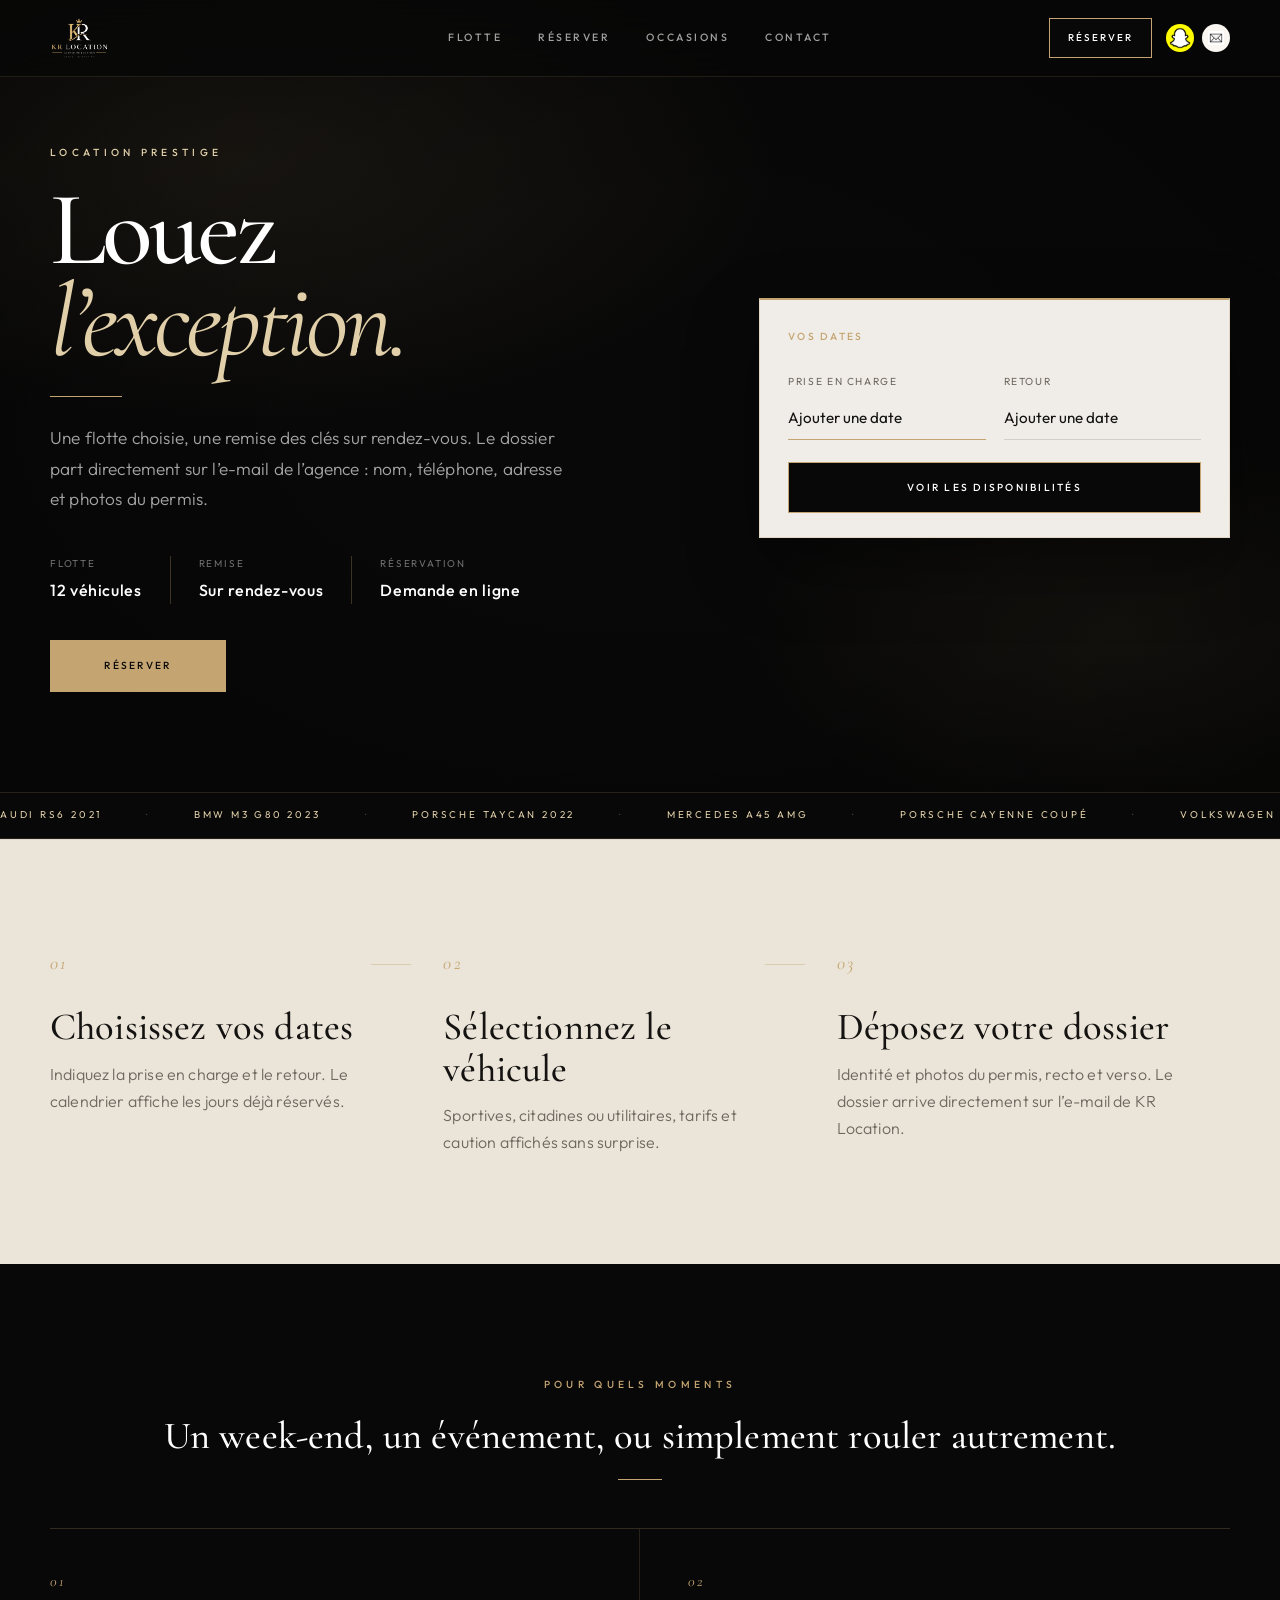
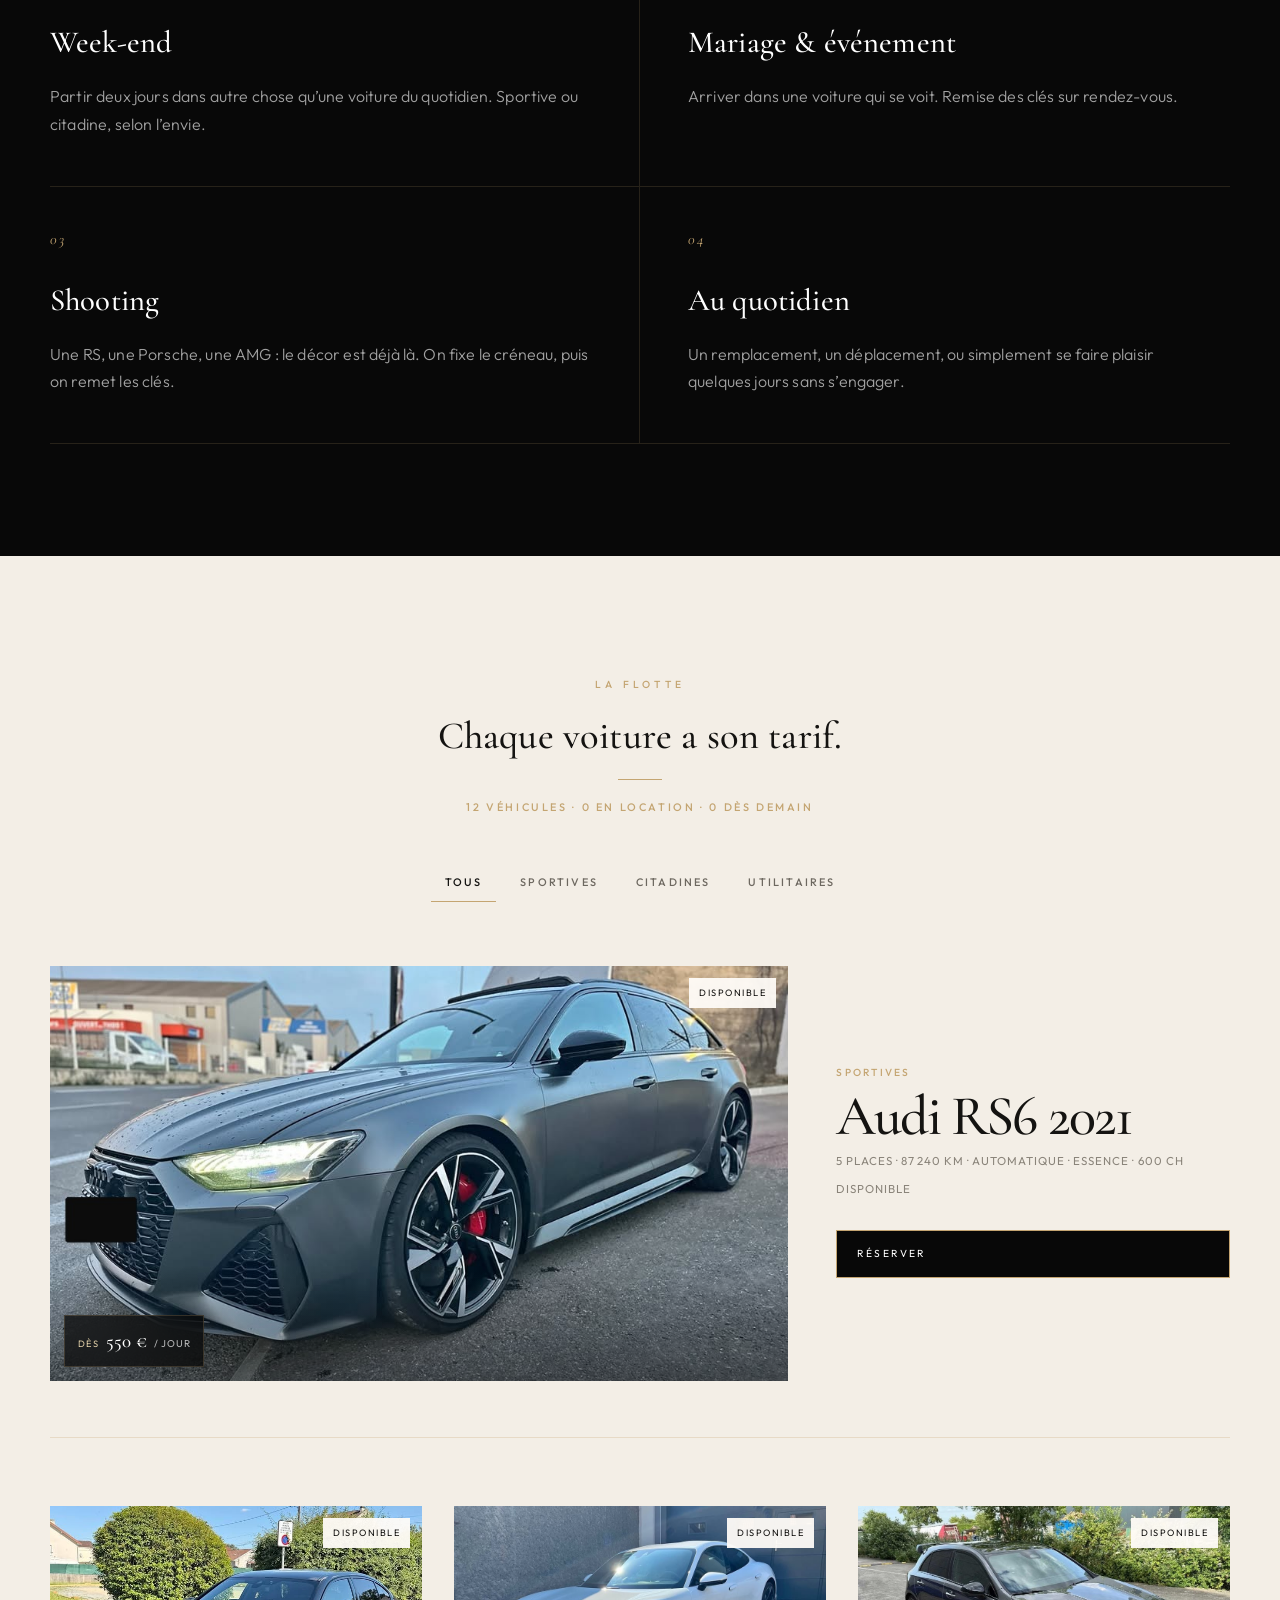
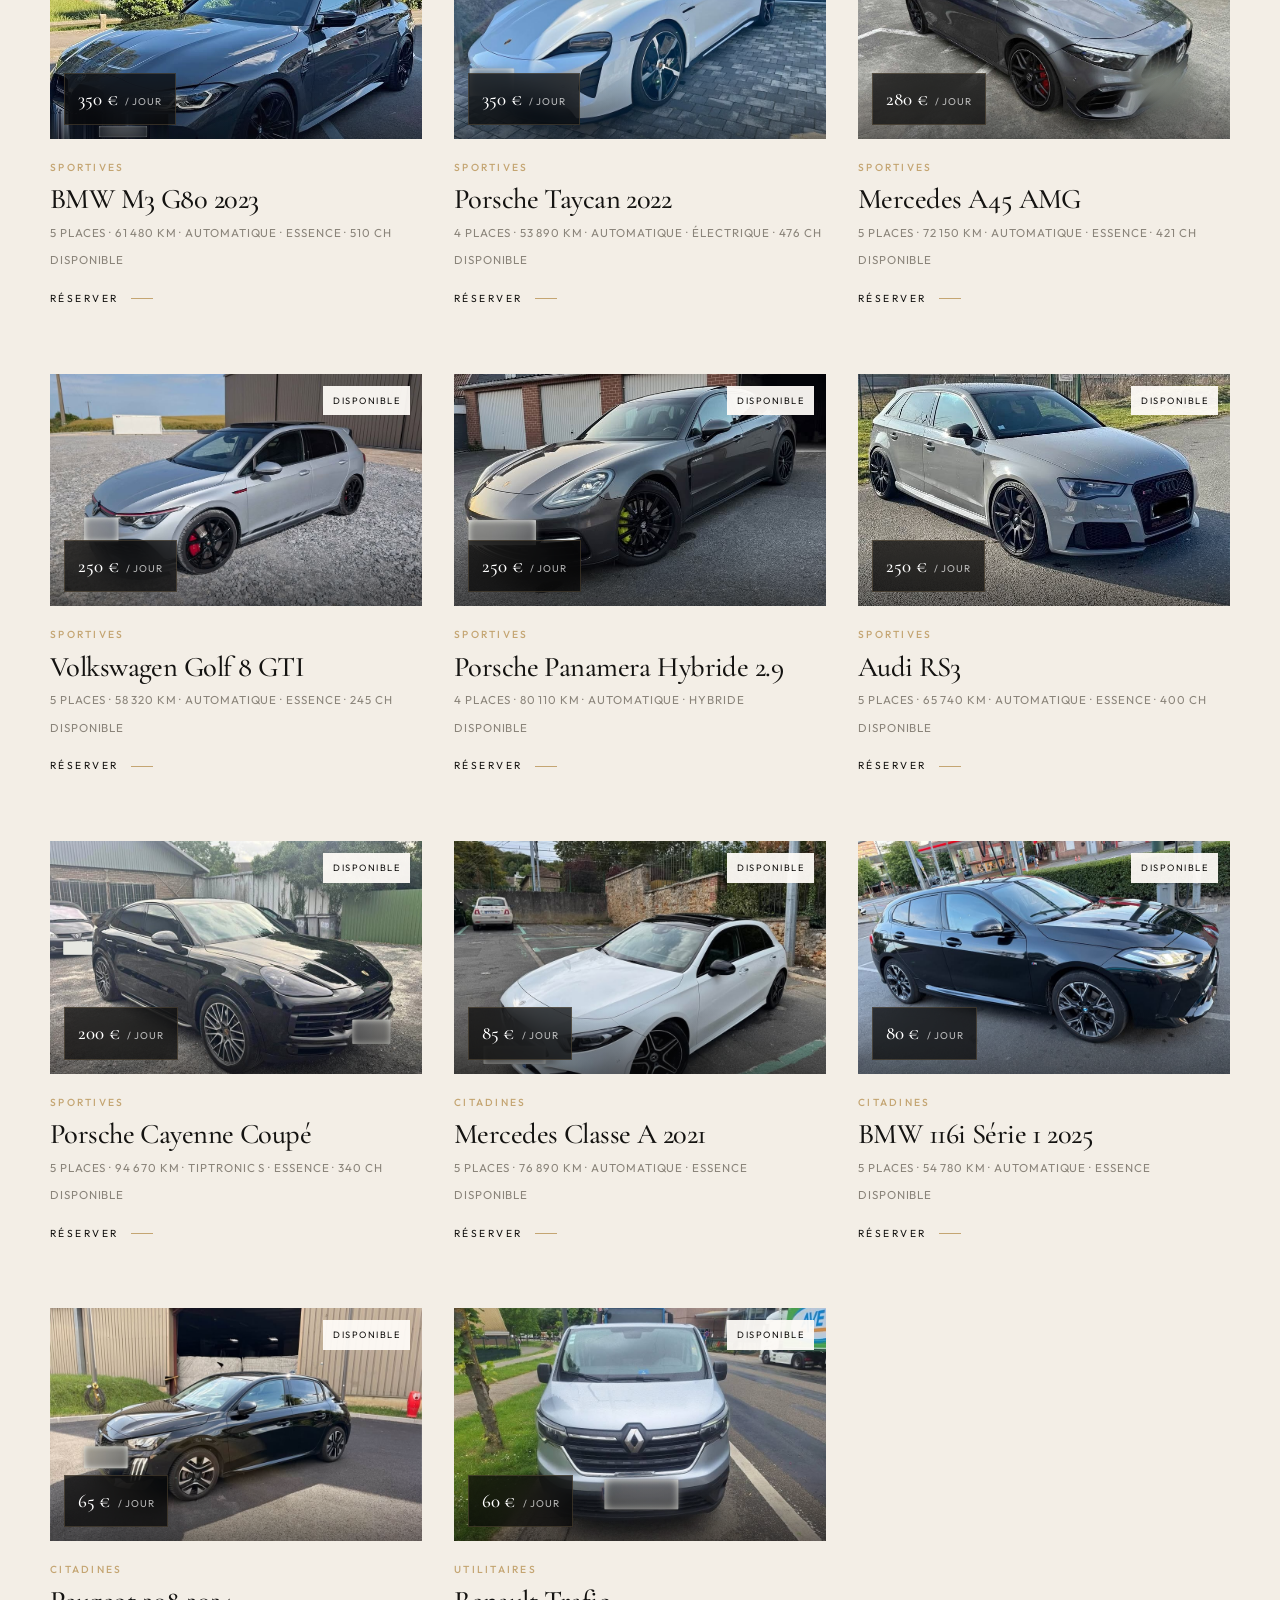
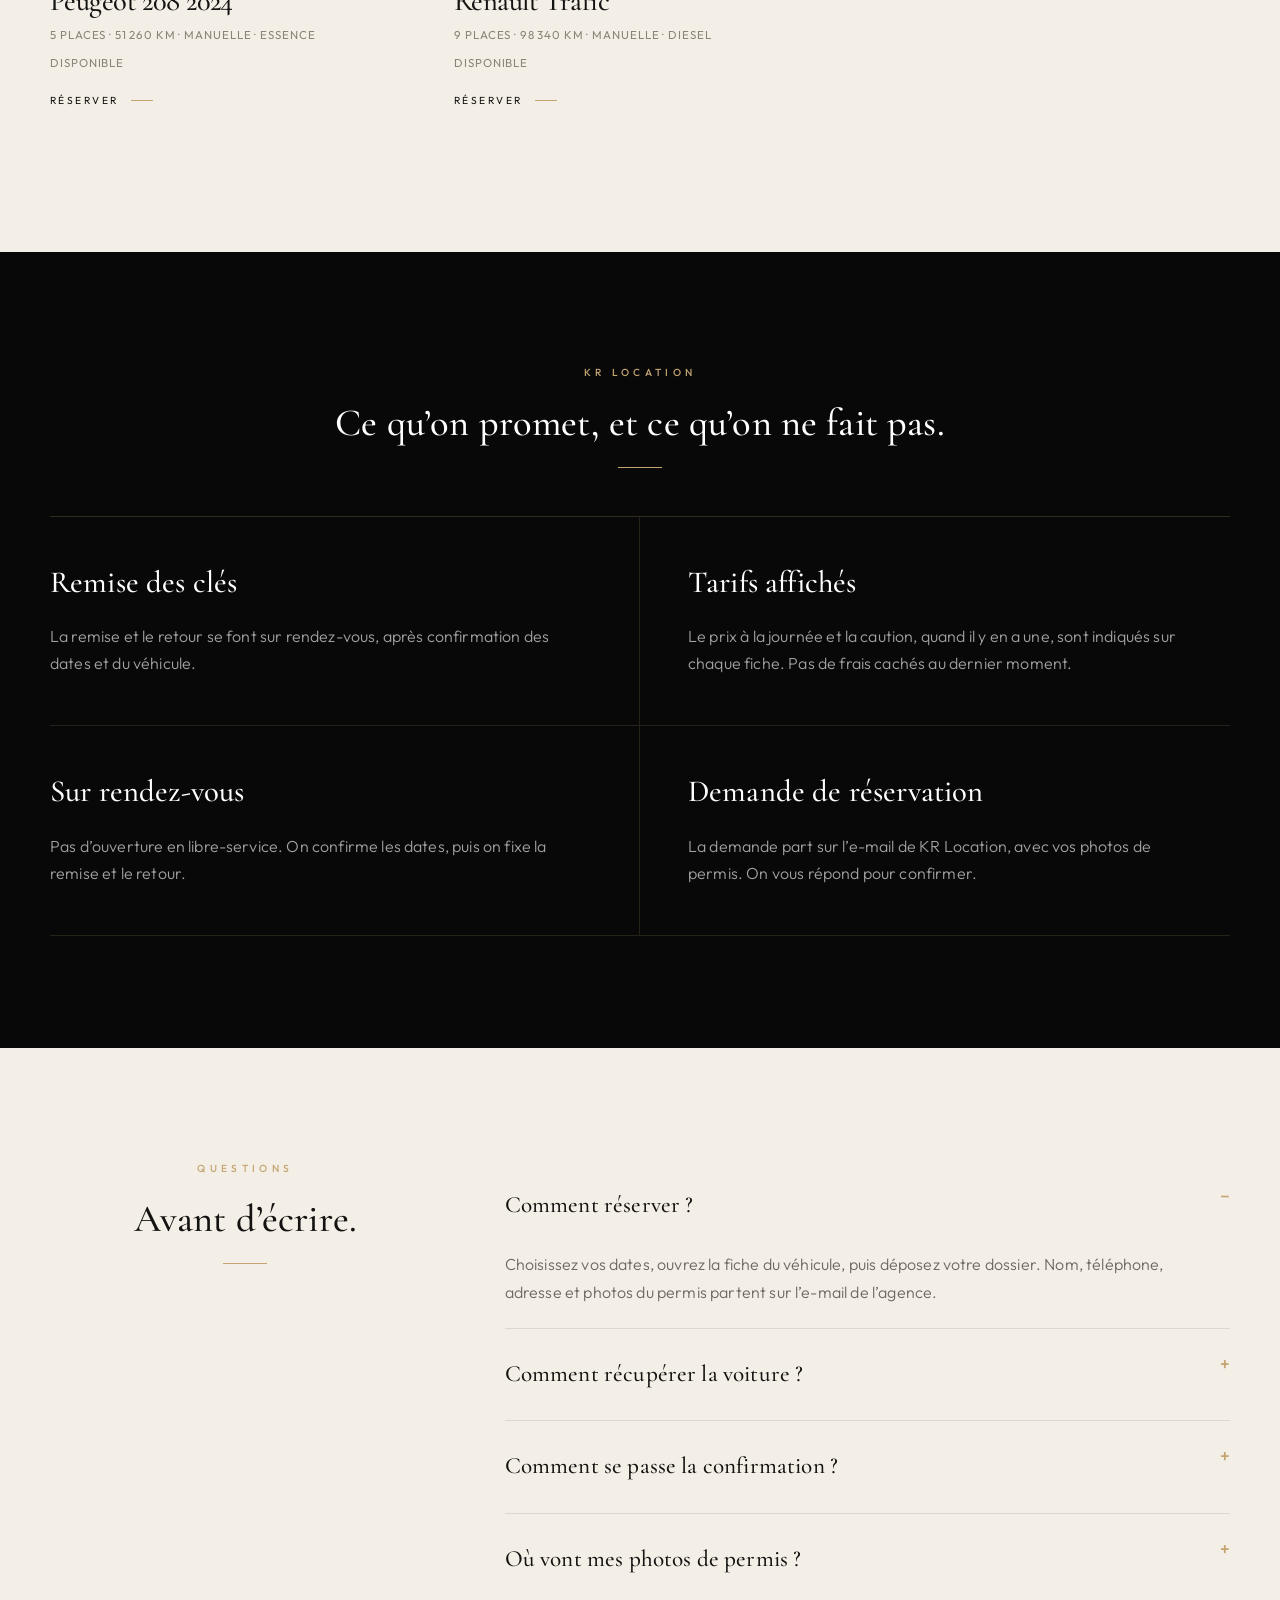
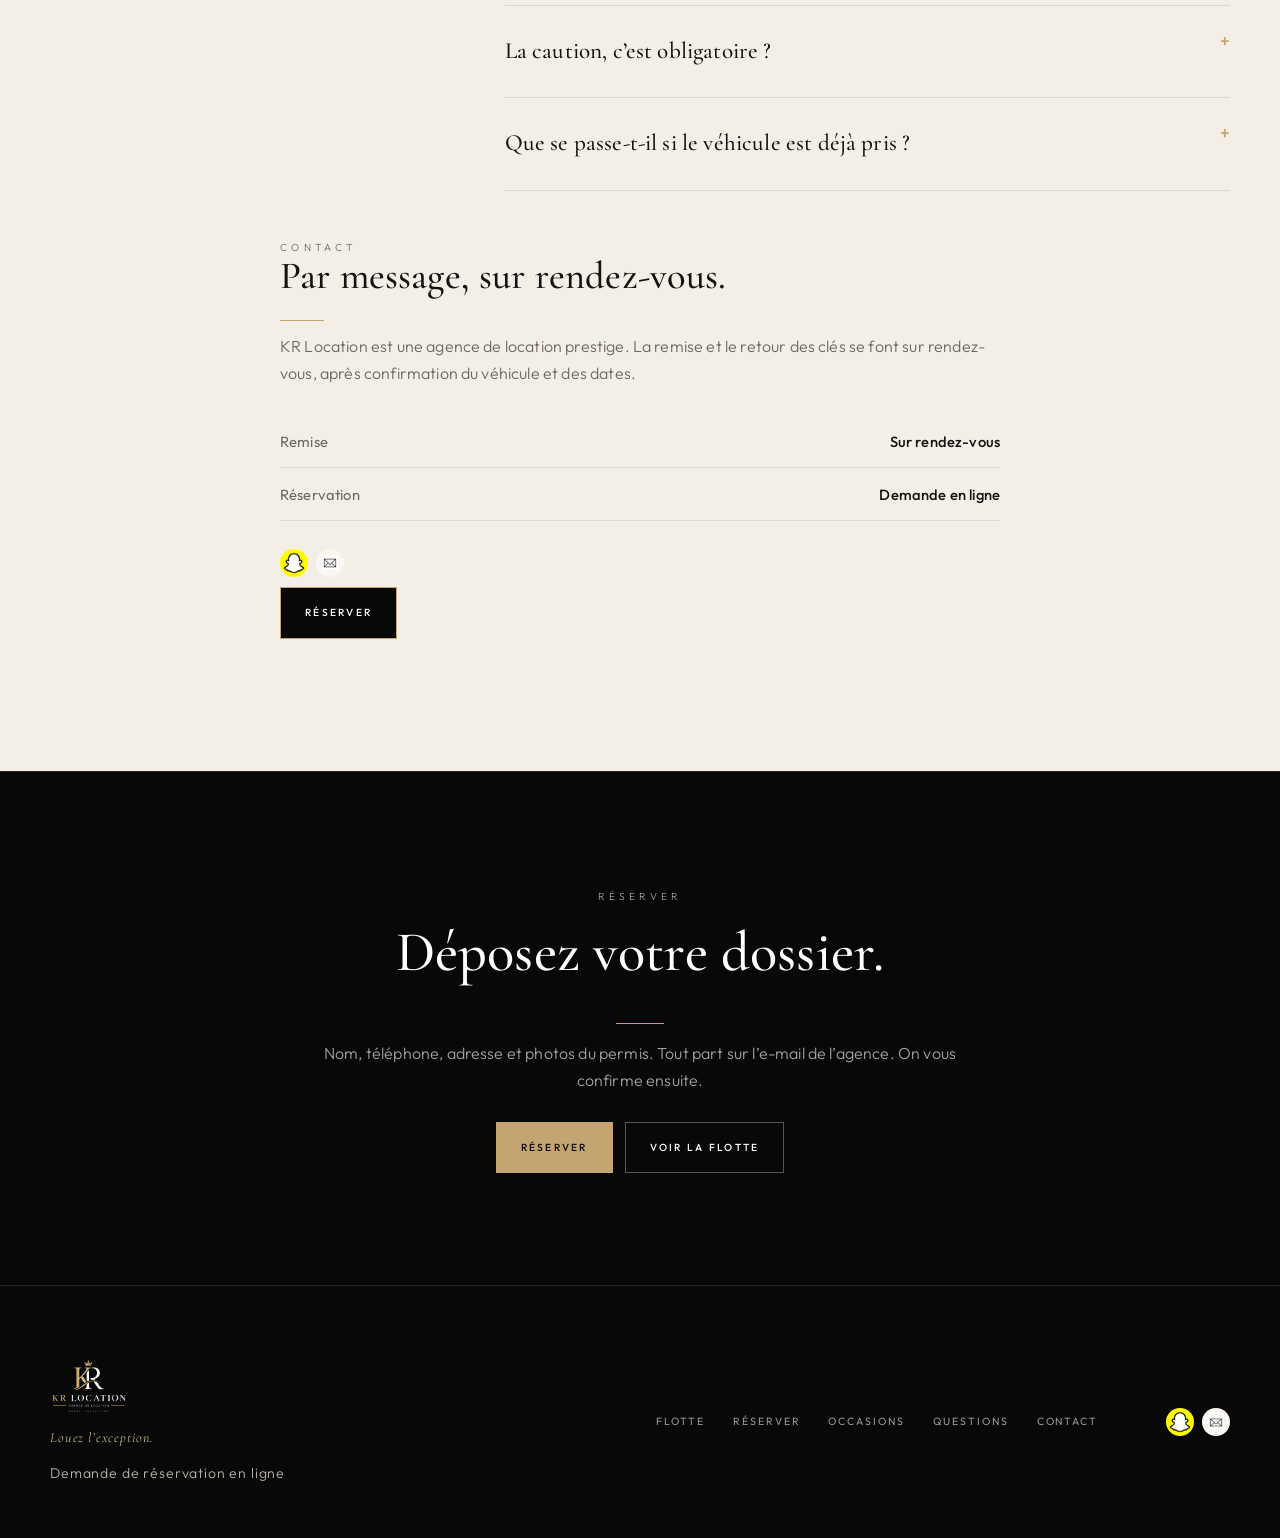
==== commit c6414195: "Force a cache bust so testers load the two-photo booking form instead of the old ID dossier. Co-auth" ====
--- a/index.html
+++ b/index.html
@@ -4,6 +4,8 @@
     <meta charset="UTF-8" />
     <meta name="viewport" content="width=device-width, initial-scale=1.0" />
     <meta name="theme-color" content="#080808" />
+    <meta http-equiv="Cache-Control" content="no-cache, no-store, must-revalidate" />
+    <meta http-equiv="Pragma" content="no-cache" />
     <title>KR Location — Louez l’exception.</title>
     <meta
       name="description"
@@ -15,8 +17,8 @@
       href="https://fonts.googleapis.com/css2?family=Cormorant+Garamond:ital,wght@0,400;0,500;0,600;1,400;1,500;1,600&family=Outfit:wght@300;400;500;600&display=swap"
       rel="stylesheet"
     />
-    <link rel="icon" type="image/png" href="images/logo.png?v=51" />
-    <link rel="stylesheet" href="css/styles.css?v=53" />
+    <link rel="icon" type="image/png" href="images/logo.png?v=54" />
+    <link rel="stylesheet" href="css/styles.css?v=54" />
   </head>
   <body>
     <div class="toast" id="dossierToast" hidden>
@@ -24,14 +26,14 @@
       <span>Nom, téléphone, adresse et photos du permis sont arrivés sur l’e-mail de KR Location.</span>
     </div>
     <div class="loader" id="pageLoader" aria-hidden="true">
-      <img src="images/logo.png?v=51" alt="" />
+      <img src="images/logo.png?v=54" alt="" />
       <span class="loader-line"></span>
     </div>
 
     <header class="header" id="siteHeader">
       <div class="wrap header-inner">
         <a class="logo" href="#top">
-          <img src="images/logo-mark.png?v=51" alt="KR Location" />
+          <img src="images/logo-mark.png?v=54" alt="KR Location" />
         </a>
         <nav class="nav" id="siteNav" aria-label="Navigation principale">
           <a href="#flotte">Flotte</a>
@@ -269,7 +271,7 @@
     <footer class="footer">
       <div class="wrap footer-grid">
         <div class="footer-brand">
-          <img class="footer-logo" src="images/logo-mark.png?v=51" alt="KR Location" />
+          <img class="footer-logo" src="images/logo-mark.png?v=54" alt="KR Location" />
           <p class="footer-slogan">Louez l’exception.</p>
           <p>Demande de réservation en ligne</p>
         </div>
@@ -435,7 +437,7 @@
       </article>
     </dialog>
 
-    <script src="js/vehicles.js?v=53"></script>
-    <script src="js/app.js?v=53"></script>
+    <script src="js/vehicles.js?v=54"></script>
+    <script src="js/app.js?v=54"></script>
   </body>
 </html>
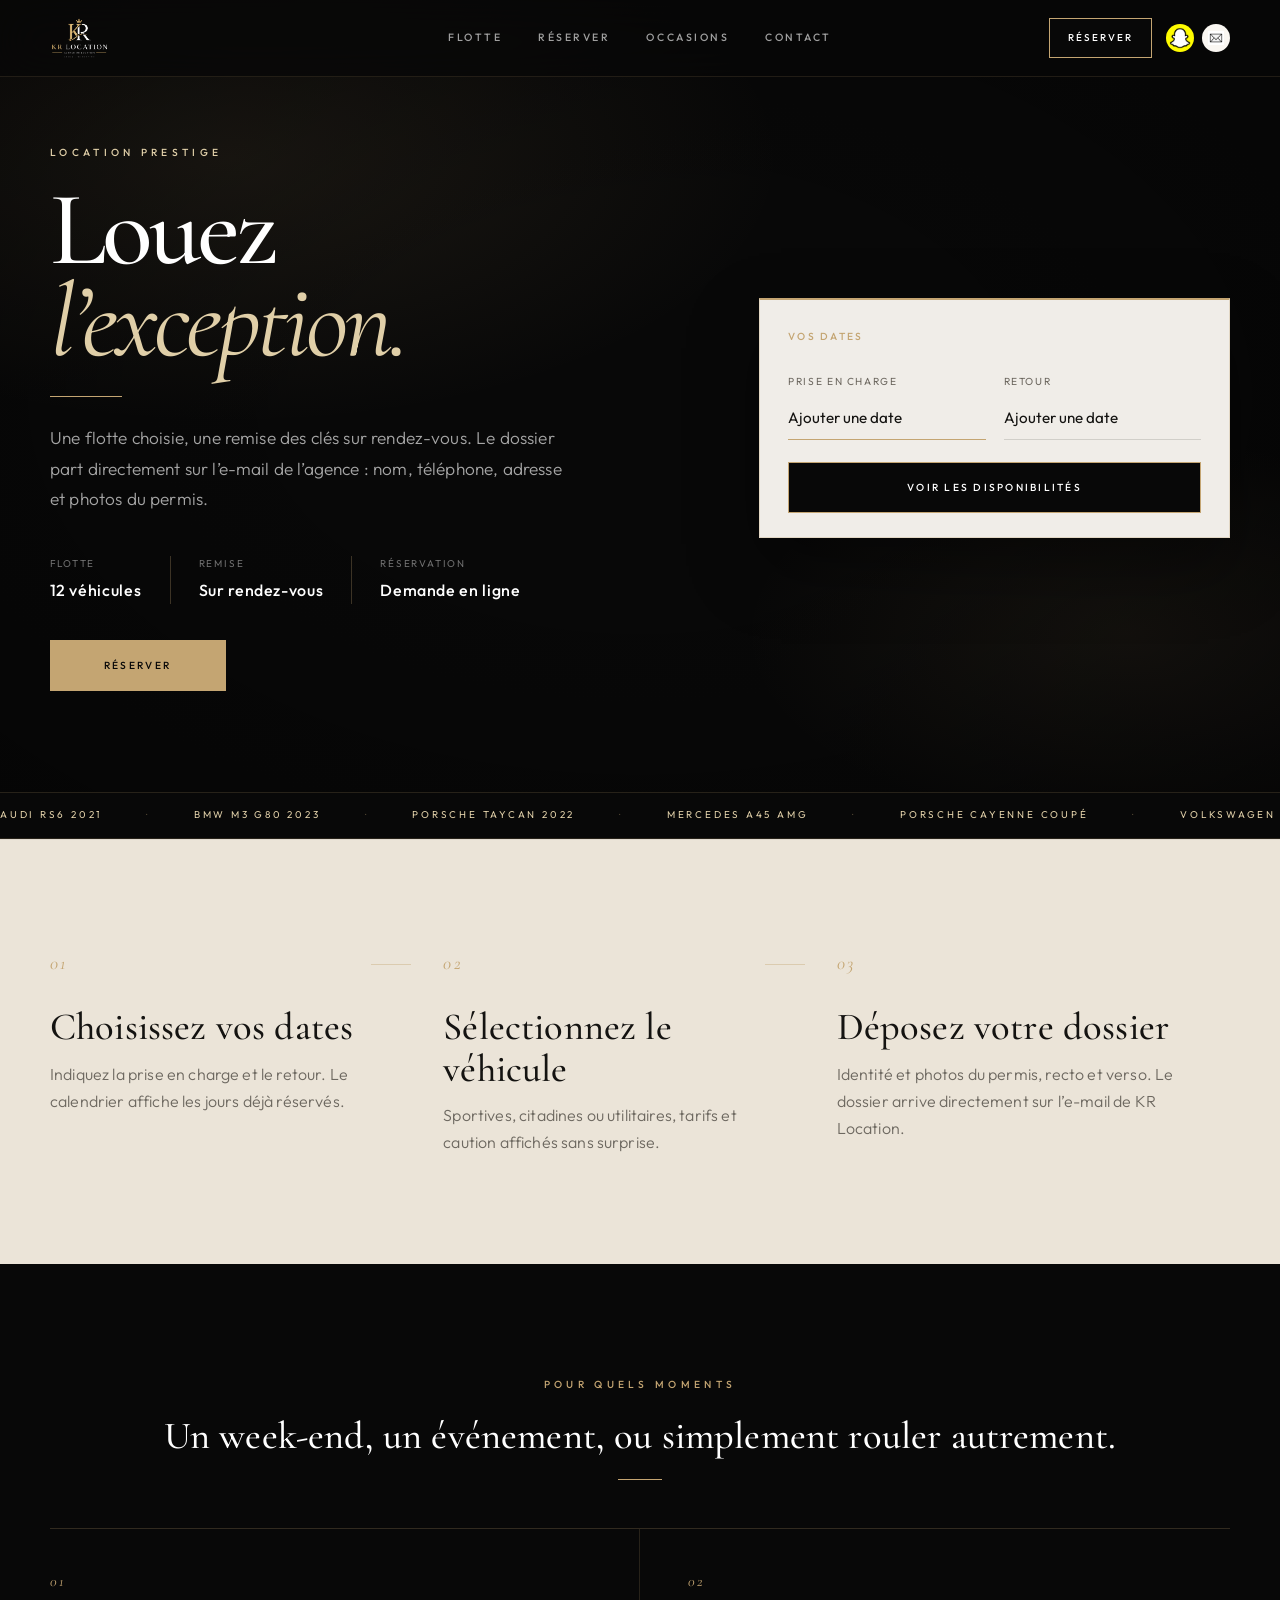
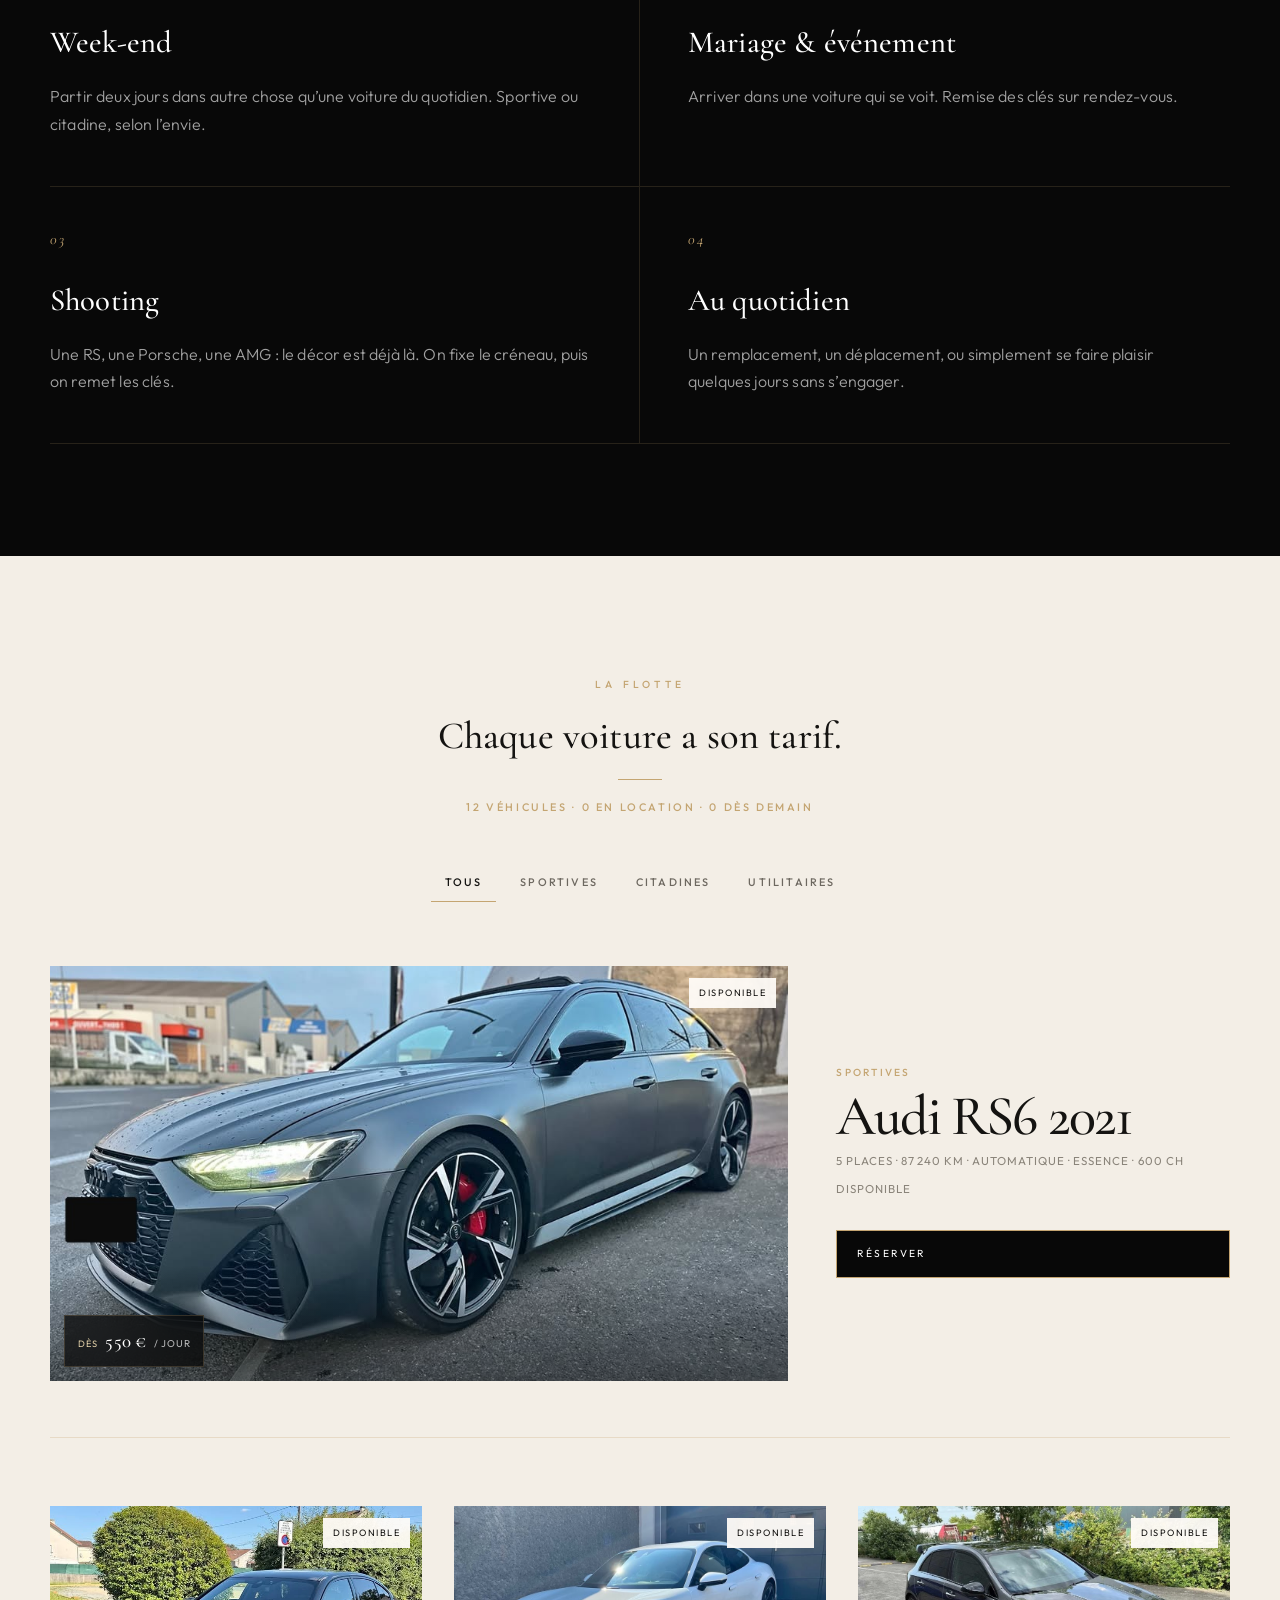
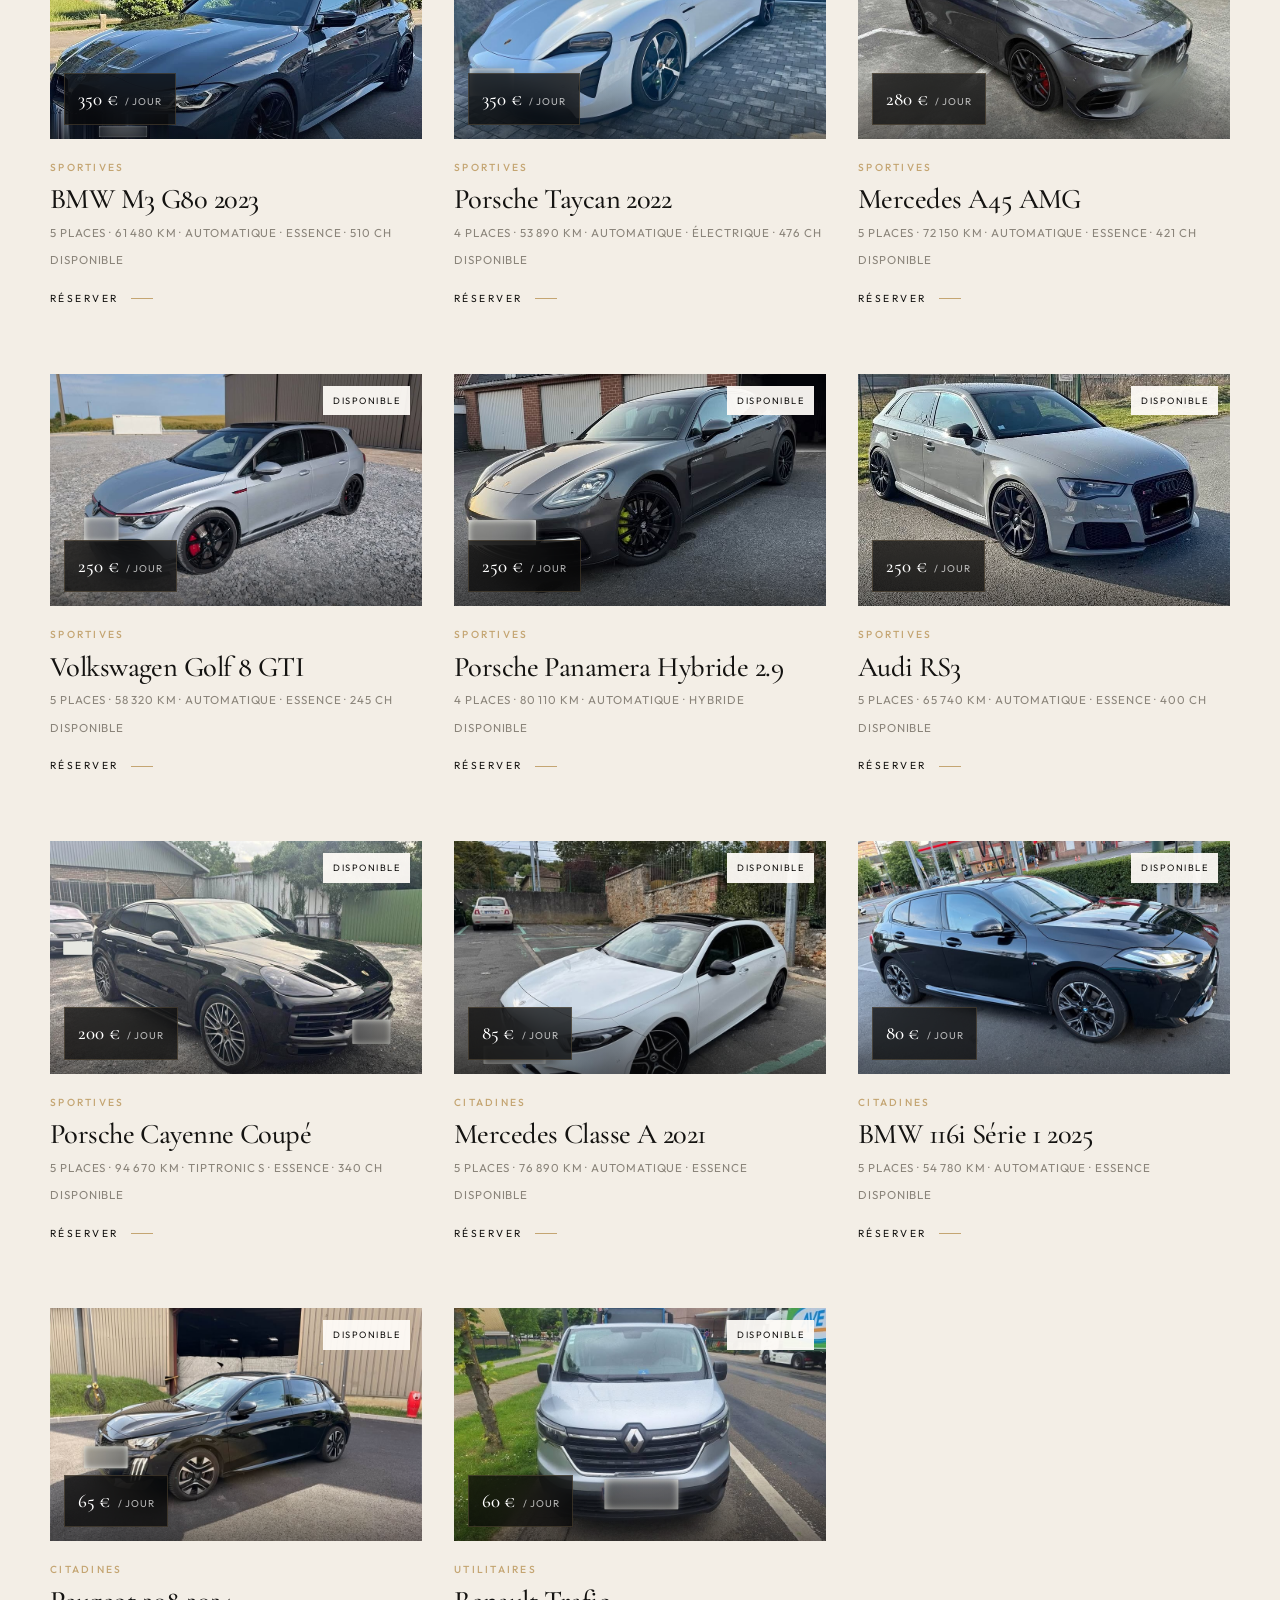
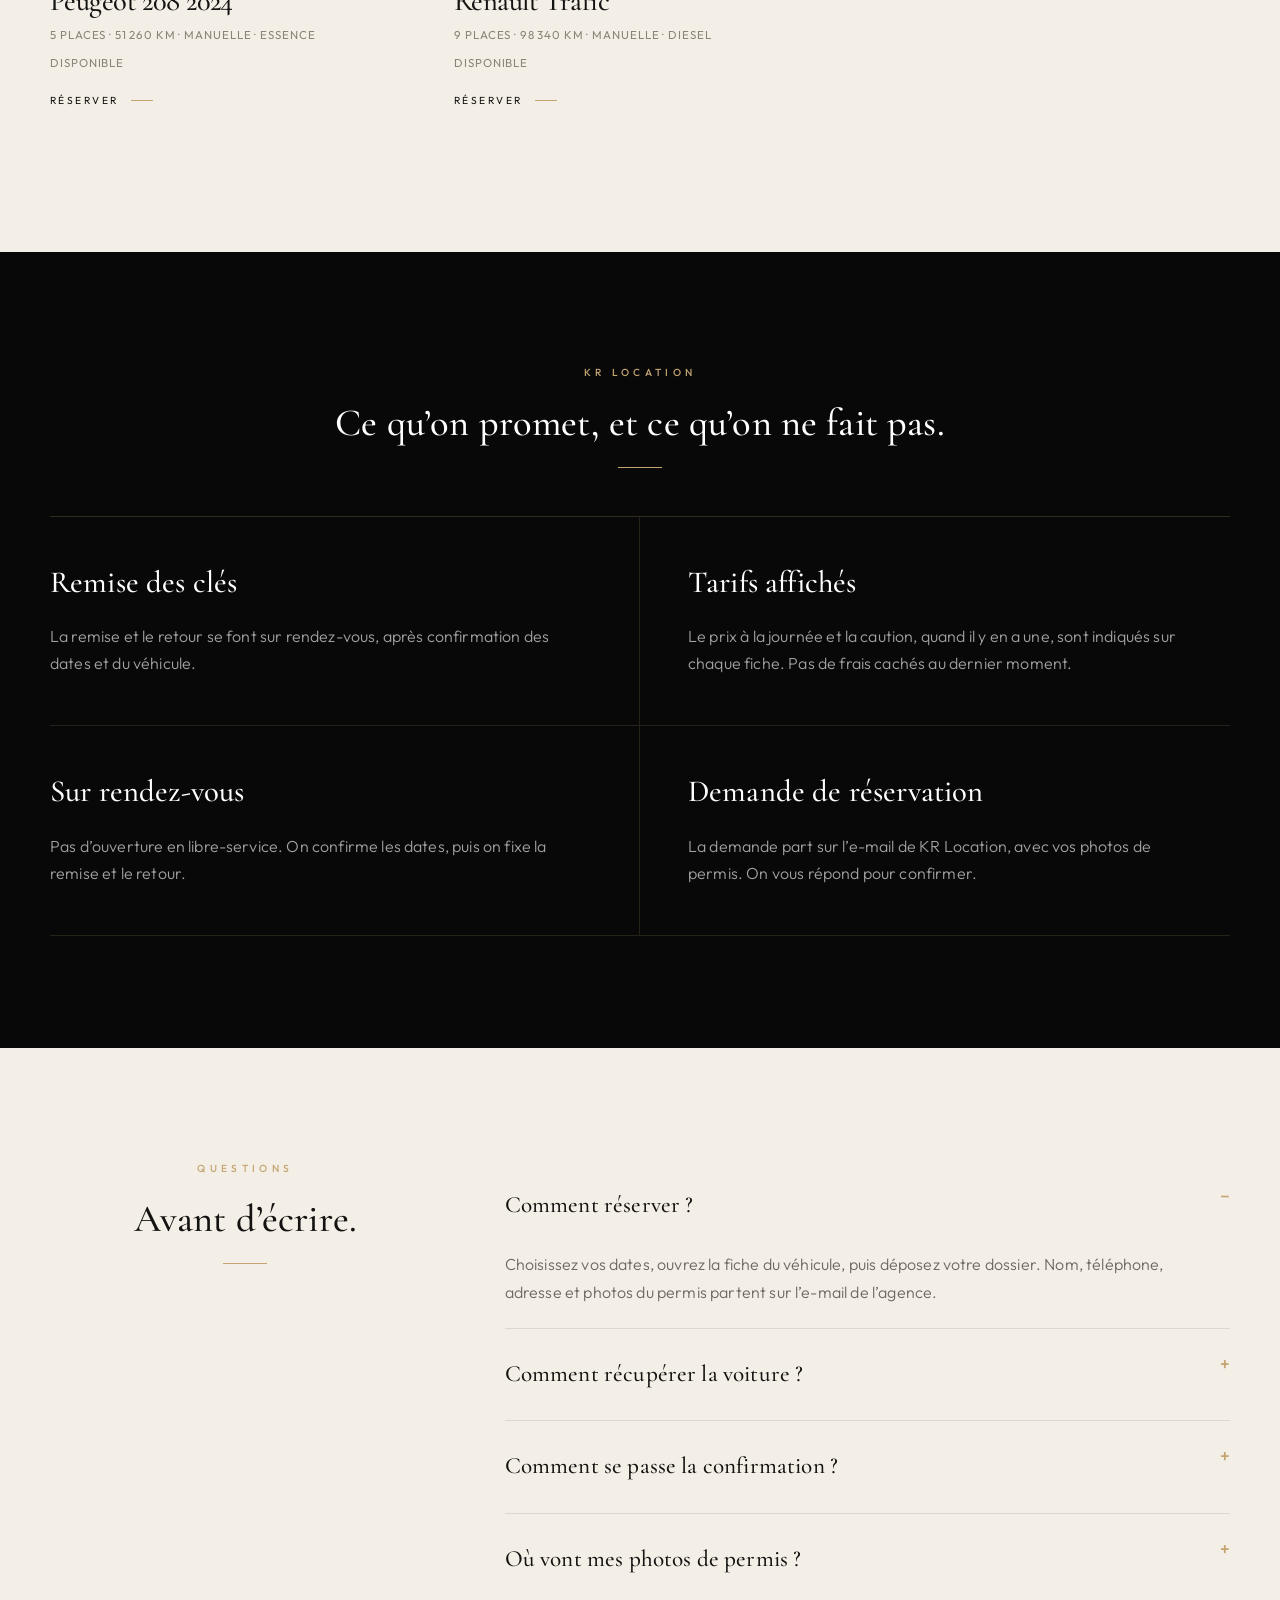
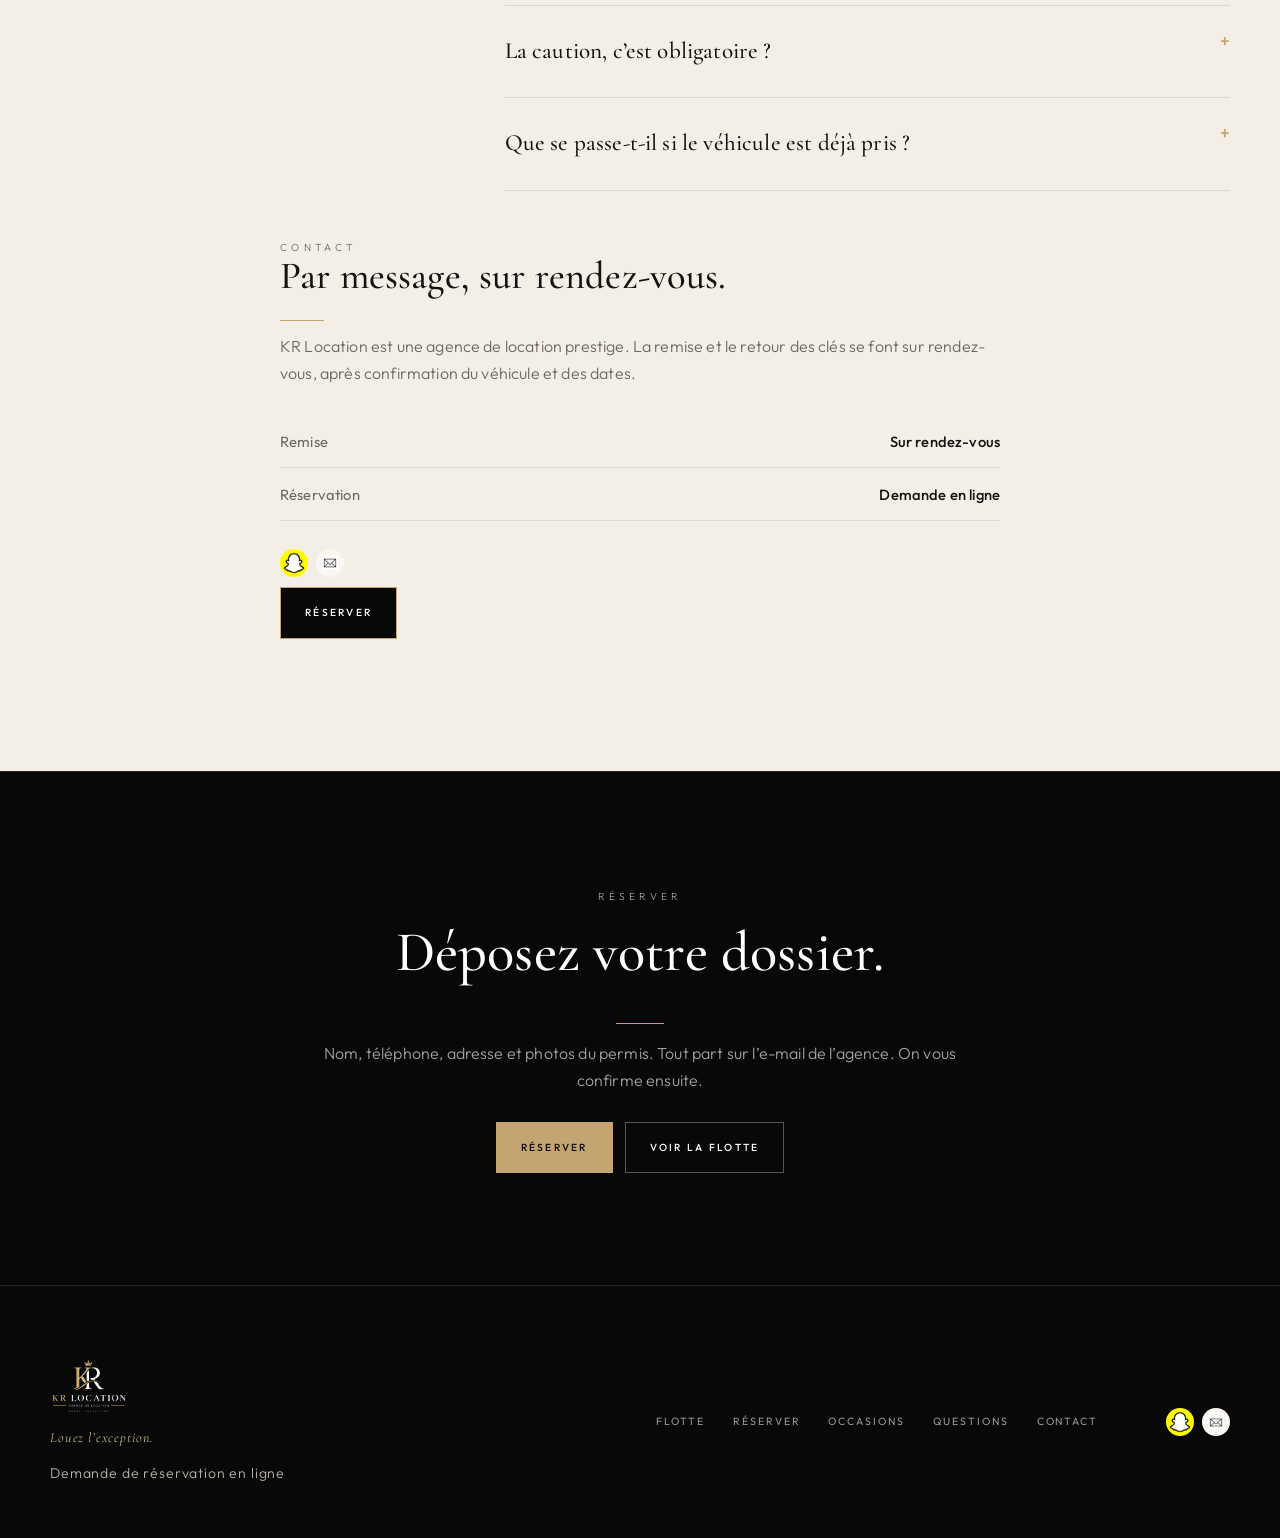
==== commit da11ff22: "Send license photos as real email attachments instead of dropping them on the AJAX path. Co-authored" ====
--- a/index.html
+++ b/index.html
@@ -18,7 +18,7 @@
       rel="stylesheet"
     />
     <link rel="icon" type="image/png" href="images/logo.png?v=54" />
-    <link rel="stylesheet" href="css/styles.css?v=54" />
+    <link rel="stylesheet" href="css/styles.css?v=56" />
   </head>
   <body>
     <div class="toast" id="dossierToast" hidden>
@@ -345,7 +345,7 @@
           </header>
           <ol class="booking-steps" id="bookingSteps">
             <li class="is-on"><span>01</span> Identité</li>
-            <li><span>02</span> Permis</li>
+            <li><span>02</span> Photos</li>
           </ol>
           <form
             class="booking-form"
@@ -365,6 +365,7 @@
             <input type="hidden" name="Retour" id="bookingToField" />
             <input type="hidden" name="Agence" value="KR Location" />
             <input type="hidden" name="Véhicule" id="bookingVehicleName" />
+            <input type="hidden" name="Photos" id="bookingPhotosNote" />
 
             <div class="booking-pane is-on" data-pane="1">
               <p class="booking-kicker">Location</p>
@@ -399,17 +400,17 @@
             </div>
 
             <div class="booking-pane" data-pane="2">
-              <p class="booking-note">Deux photos nettes du permis, recto et verso. Elles partent en pièce jointe sur l’e-mail de KR Location.</p>
-              <p class="booking-kicker">Permis de conduire</p>
+              <p class="booking-note">Seulement deux photos à envoyer : permis recto et permis verso. Rien d’autre à taper.</p>
+              <p class="booking-kicker">Photos du permis</p>
               <div class="booking-grid">
                 <label class="file-field">
-                  <input type="file" name="permis_recto" accept="image/jpeg,image/png,image/webp,image/heic" required />
+                  <input type="file" name="Permis_recto" accept="image/jpeg,image/png,image/webp,image/heic" required />
                   <span>Permis — recto</span>
                   <strong data-file-name>Ajouter une photo</strong>
                   <img data-file-preview alt="" hidden />
                 </label>
                 <label class="file-field">
-                  <input type="file" name="permis_verso" accept="image/jpeg,image/png,image/webp,image/heic" required />
+                  <input type="file" name="Permis_verso" accept="image/jpeg,image/png,image/webp,image/heic" required />
                   <span>Permis — verso</span>
                   <strong data-file-name>Ajouter une photo</strong>
                   <img data-file-preview alt="" hidden />
@@ -431,13 +432,13 @@
         <div class="booking-done" id="bookingDone" hidden>
           <p class="eyebrow">Dossier reçu</p>
           <h2>Tout est arrivé sur l’e-mail de KR Location.</h2>
-          <p>Nom, téléphone, adresse et photos du permis. On vous écrit pour confirmer les dates et fixer la remise des clés.</p>
+          <p>Nom, téléphone, adresse et les 2 photos du permis (pièces jointes du mail, icône trombone). On vous écrit pour confirmer les dates.</p>
           <button class="btn" type="button" id="bookingDoneClose">Fermer</button>
         </div>
       </article>
     </dialog>
 
-    <script src="js/vehicles.js?v=54"></script>
-    <script src="js/app.js?v=54"></script>
+    <script src="js/vehicles.js?v=56"></script>
+    <script src="js/app.js?v=56"></script>
   </body>
 </html>
